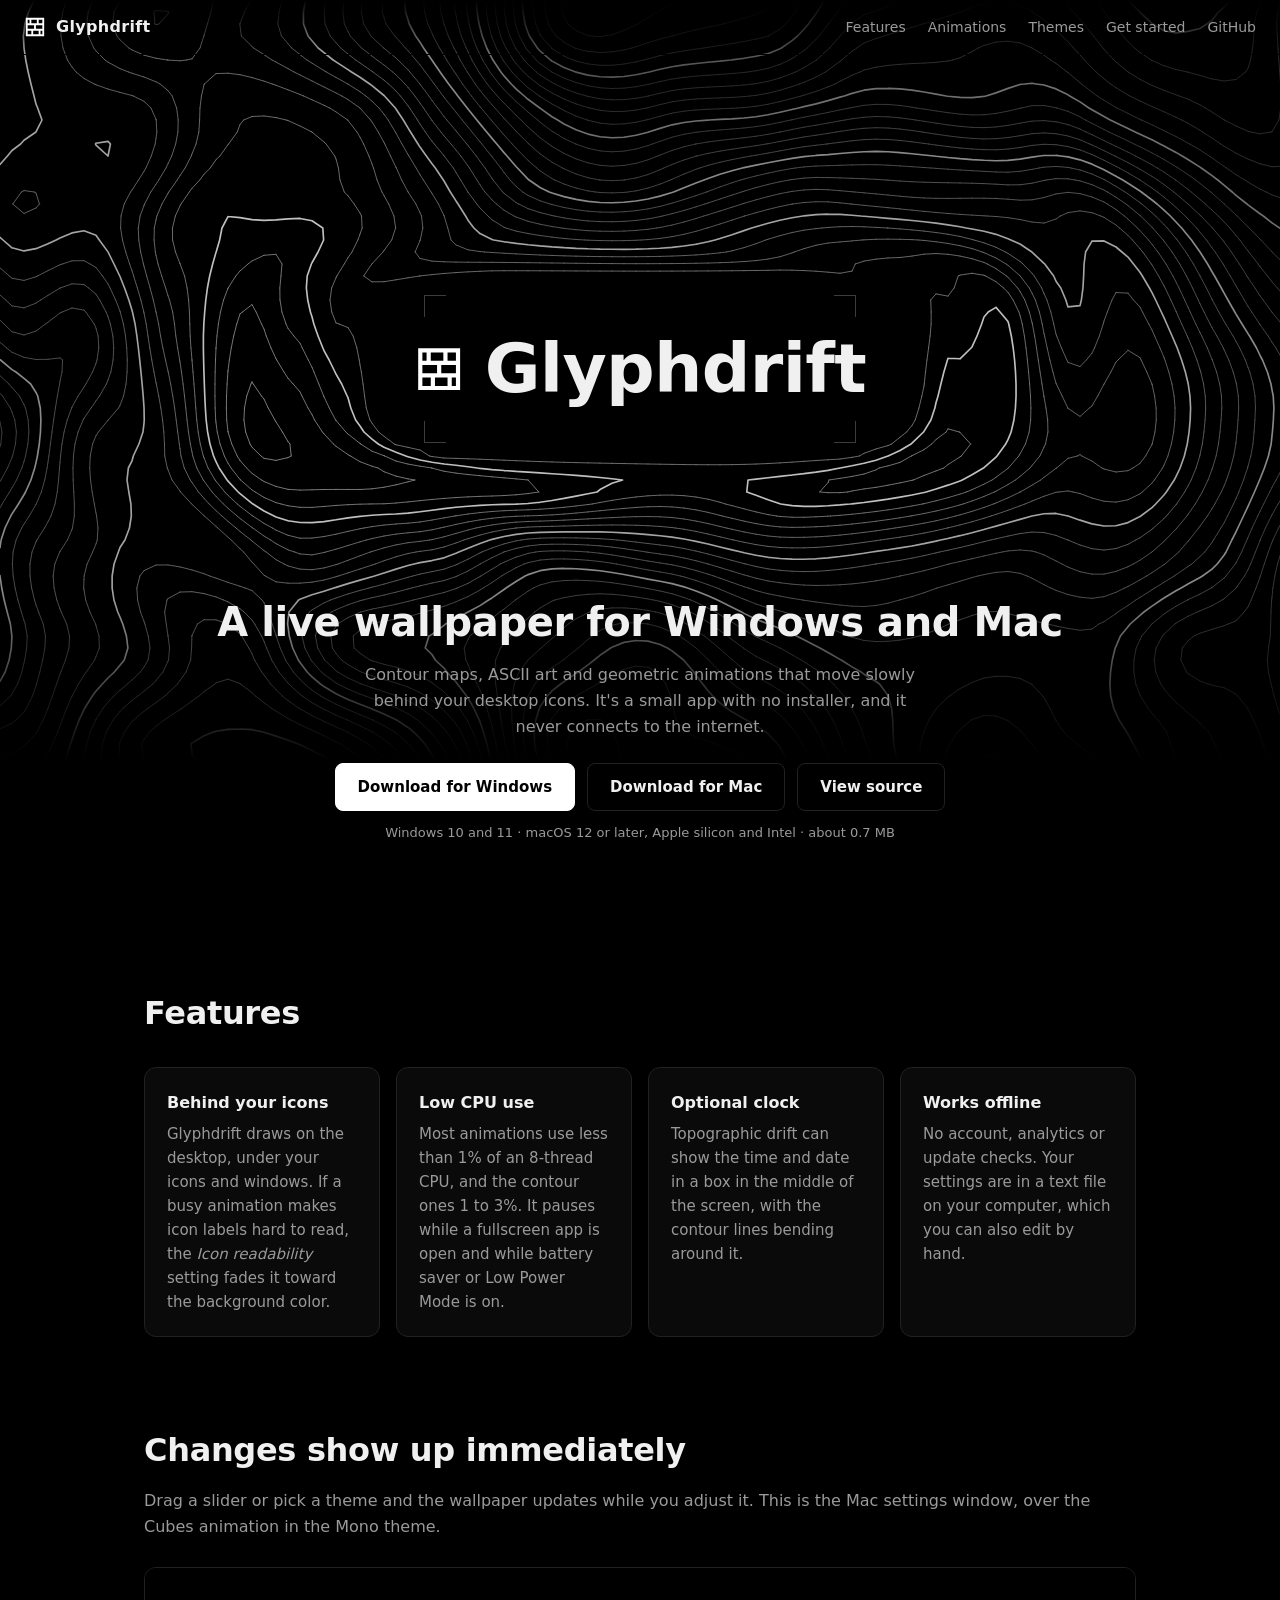
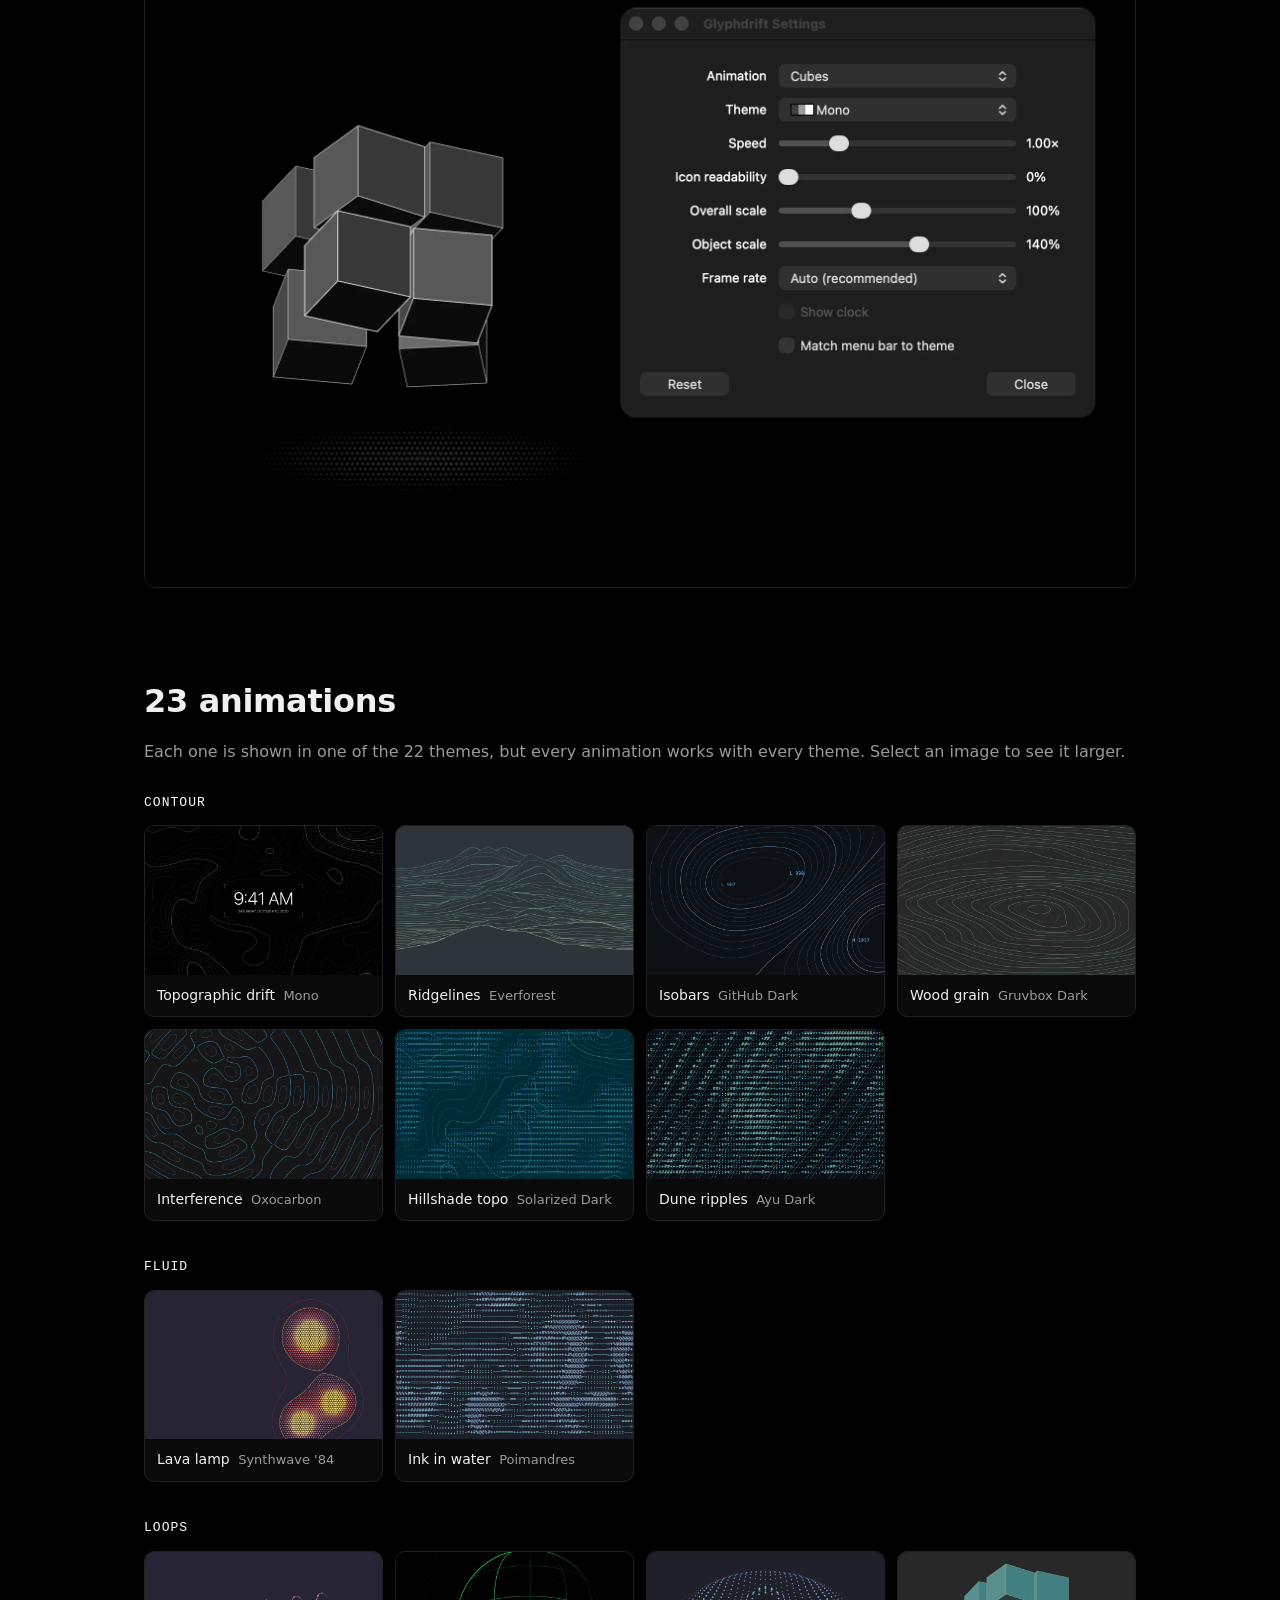
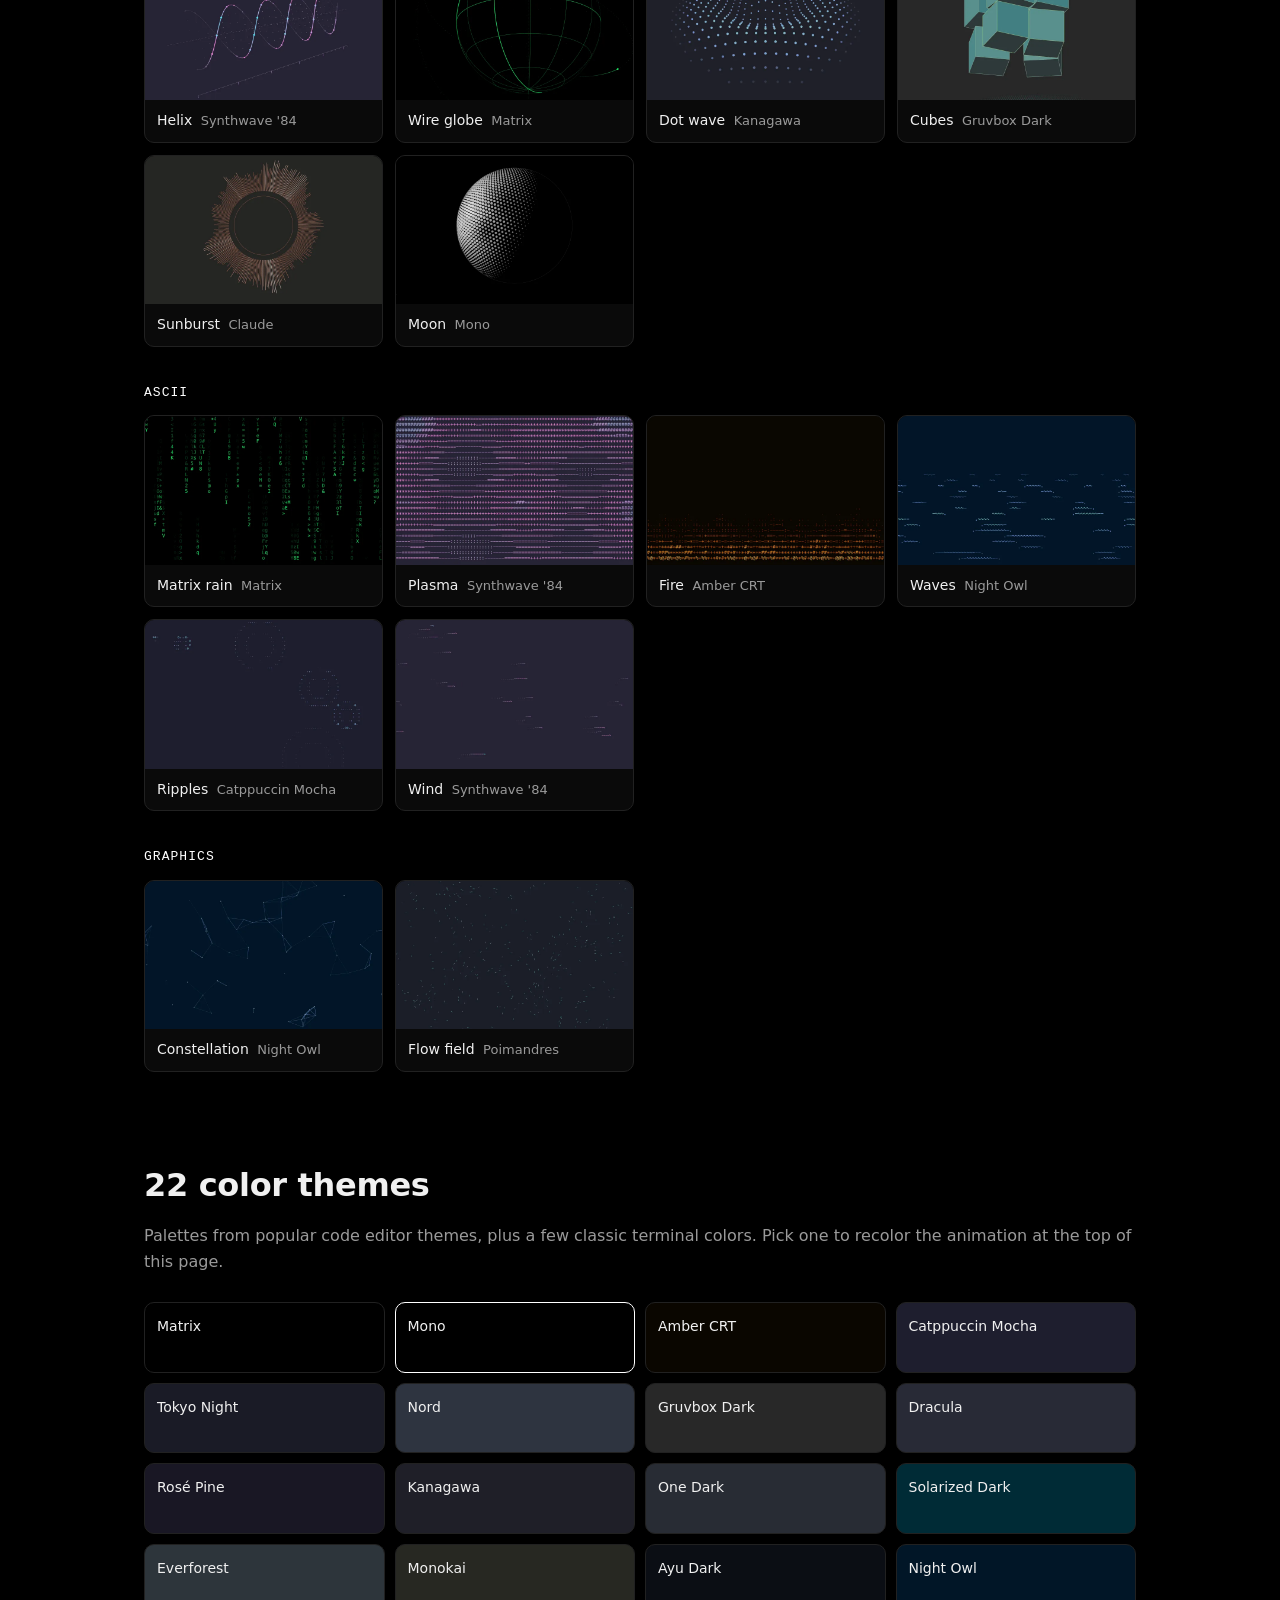
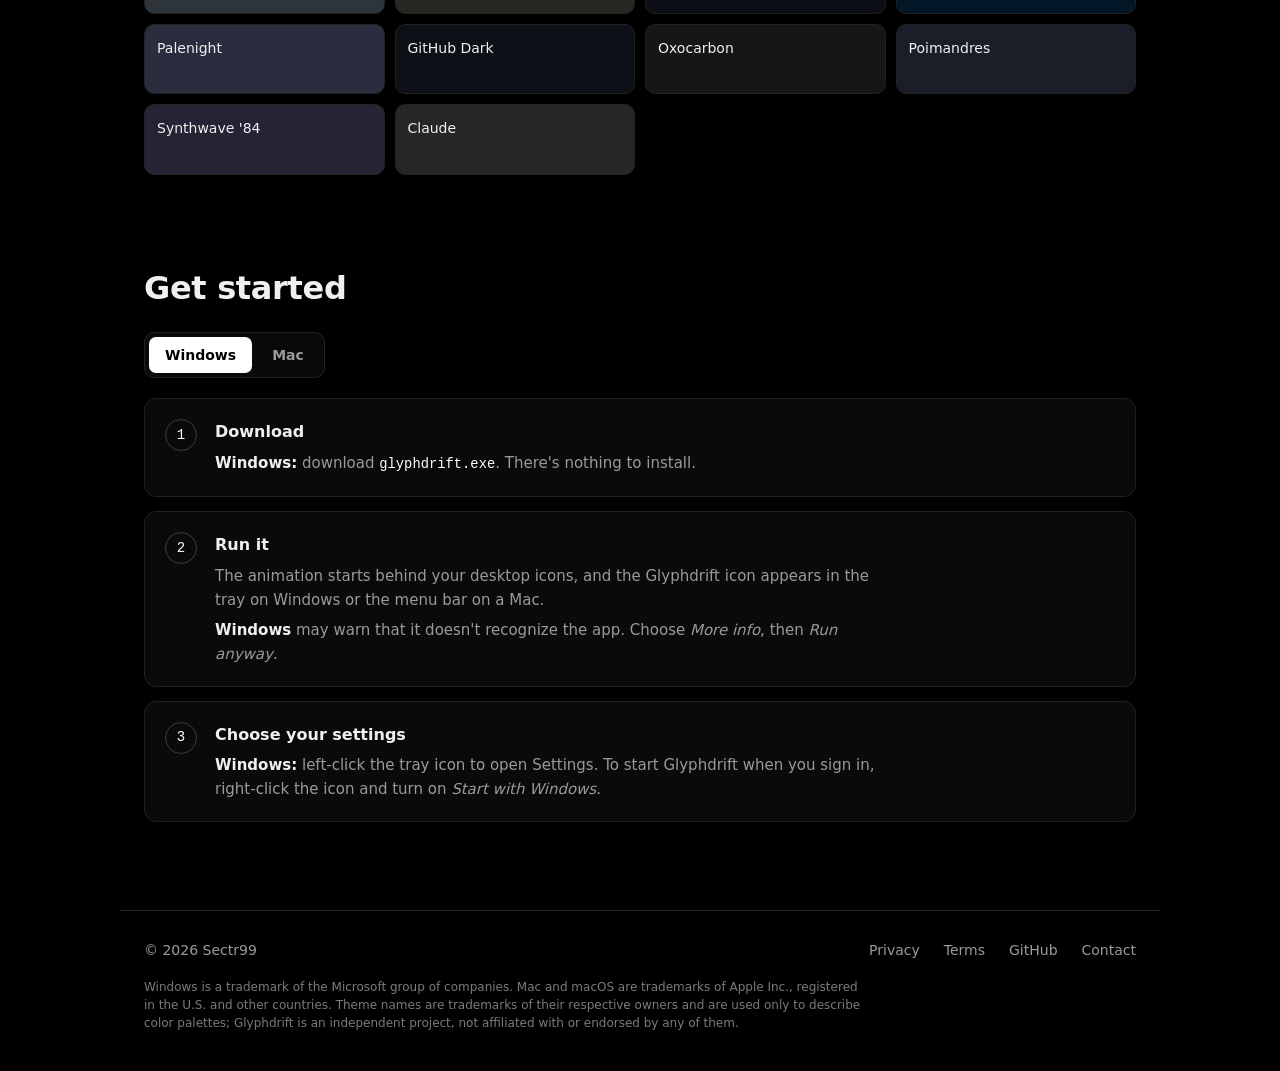
==== site/index.html @ 49b6a9e6 "Site: animation gallery, image viewer, copy and polish - Images from `glyphdrift --screenshots`, as " ====
<!doctype html>
<html lang="en">
<head>
  <meta charset="utf-8">
  <meta name="viewport" content="width=device-width, initial-scale=1">
  <title>Glyphdrift</title>
  <meta name="description" content="A live wallpaper for Windows and macOS: contour maps, ASCII art and geometric animations that move slowly behind your desktop icons.">
  <meta name="theme-color" content="#000000">
  <meta property="og:title" content="Glyphdrift">
  <meta property="og:description" content="A live wallpaper for Windows and macOS. A small app with no installer and no network access.">
  <link rel="icon" href="icon.svg" type="image/svg+xml">
  <link rel="stylesheet" href="style.css">
</head>
<body>
  <header class="nav">
    <a class="brand" href="#top" aria-label="Glyphdrift home">
      <img src="icon.svg" alt="" width="22" height="22">
      <span>Glyphdrift</span>
    </a>
    <nav>
      <a href="#features">Features</a>
      <a href="#animations">Animations</a>
      <a href="#themes">Themes</a>
      <a href="#start">Get started</a>
      <a href="https://github.com/Sectr99/GlyphDrift">GitHub</a>
    </nav>
  </header>

  <main id="top">
    <section class="hero" aria-label="Glyphdrift">
      <canvas id="terrain" aria-hidden="true"></canvas>
      <div class="mark">
        <span class="corner tl"></span><span class="corner tr"></span>
        <span class="corner bl"></span><span class="corner br"></span>
        <svg class="logo" aria-hidden="true" xmlns="http://www.w3.org/2000/svg" fill="currentColor" viewBox="0 0 24 24"><path d="M22 22H2V2h20v20ZM4 20h4v-4H4v4Zm6 0h6v-4h-6v4Zm8 0h2v-4h-2v4Zm-5-6h7v-4h-7v4Zm-9 0h7v-4H4v4Zm0-6h2V4H4v4Zm4 0h6V4H8v4Zm8 0h4V4h-4v4Z"/></svg>
        <p class="wordmark">Glyphdrift</p>
      </div>
      <div class="hero-copy">
        <h1>A live wallpaper for Windows and Mac</h1>
        <p>Contour maps, ASCII art and geometric animations that move slowly behind your
          desktop icons. It's a small app with no installer, and it never connects to the internet.</p>
        <div class="actions" id="downloads">
          <a class="button primary" data-platform="windows" href="https://github.com/Sectr99/GlyphDrift/releases/latest/download/glyphdrift.exe">Download for Windows</a>
          <a class="button" data-platform="mac" href="https://github.com/Sectr99/GlyphDrift/releases/latest/download/Glyphdrift-macos.zip">Download for Mac</a>
          <a class="button" href="https://github.com/Sectr99/GlyphDrift">View source</a>
        </div>
        <p class="fine">Windows 10 and 11 · macOS 12 or later, Apple silicon and Intel · about 0.7 MB</p>
      </div>
    </section>

    <section id="features" class="section">
      <h2>Features</h2>
      <div class="features">
        <article>
          <h3>Behind your icons</h3>
          <p>Glyphdrift draws on the desktop, under your icons and windows. If a busy animation makes icon labels hard to read, the <em>Icon readability</em> setting fades it toward the background color.</p>
        </article>
        <article>
          <h3>Low CPU use</h3>
          <p>Most animations use less than 1% of an 8-thread CPU, and the contour ones 1 to 3%. It pauses while a fullscreen app is open and while battery saver or Low Power Mode is on.</p>
        </article>
        <article>
          <h3>Optional clock</h3>
          <p>Topographic drift can show the time and date in a box in the middle of the screen, with the contour lines bending around it.</p>
        </article>
        <article>
          <h3>Works offline</h3>
          <p>No account, analytics or update checks. Your settings are in a text file on your computer, which you can also edit by hand.</p>
        </article>
      </div>
    </section>

    <section id="in-use" class="section">
      <h2>Changes show up immediately</h2>
      <p class="lede">Drag a slider or pick a theme and the wallpaper updates while you adjust it. This is the Mac settings window, over the Cubes animation in the Mono theme.</p>
      <figure class="shot">
        <a class="zoom" href="img/in-use.webp" data-single
          data-caption="Cubes in the Mono theme, with the settings window">
          <img src="img/in-use.webp" width="2000" height="1250" loading="lazy" decoding="async"
            alt="The Glyphdrift settings window over the Cubes animation: animation and theme menus, sliders for speed, icon readability and scale, and frame rate.">
        </a>
      </figure>
    </section>

    <section id="animations" class="section">
      <h2>23 animations</h2>
      <p class="lede">Each one is shown in one of the 22 themes, but every animation works with every theme. Select an image to see it larger.</p>
      <h3 class="group">Contour</h3>
      <ul class="gallery">
        <li><a class="zoom" href="img/anim-topo-2400.webp" data-srcset="img/anim-topo-1600.webp 1600w, img/anim-topo-2400.webp 2400w"><img src="img/anim-topo.webp" width="800" height="500" loading="lazy" decoding="async" alt="Topographic drift animation in the Mono theme"></a><p>Topographic drift <span>Mono</span></p></li>
        <li><a class="zoom" href="img/anim-ridges-2400.webp" data-srcset="img/anim-ridges-1600.webp 1600w, img/anim-ridges-2400.webp 2400w"><img src="img/anim-ridges.webp" width="800" height="500" loading="lazy" decoding="async" alt="Ridgelines animation in the Everforest theme"></a><p>Ridgelines <span>Everforest</span></p></li>
        <li><a class="zoom" href="img/anim-isobars-2400.webp" data-srcset="img/anim-isobars-1600.webp 1600w, img/anim-isobars-2400.webp 2400w"><img src="img/anim-isobars.webp" width="800" height="500" loading="lazy" decoding="async" alt="Isobars animation in the GitHub Dark theme"></a><p>Isobars <span>GitHub Dark</span></p></li>
        <li><a class="zoom" href="img/anim-wood-2400.webp" data-srcset="img/anim-wood-1600.webp 1600w, img/anim-wood-2400.webp 2400w"><img src="img/anim-wood.webp" width="800" height="500" loading="lazy" decoding="async" alt="Wood grain animation in the Gruvbox Dark theme"></a><p>Wood grain <span>Gruvbox Dark</span></p></li>
        <li><a class="zoom" href="img/anim-interference-2400.webp" data-srcset="img/anim-interference-1600.webp 1600w, img/anim-interference-2400.webp 2400w"><img src="img/anim-interference.webp" width="800" height="500" loading="lazy" decoding="async" alt="Interference animation in the Oxocarbon theme"></a><p>Interference <span>Oxocarbon</span></p></li>
        <li><a class="zoom" href="img/anim-hillshade-2400.webp" data-srcset="img/anim-hillshade-1600.webp 1600w, img/anim-hillshade-2400.webp 2400w"><img src="img/anim-hillshade.webp" width="800" height="500" loading="lazy" decoding="async" alt="Hillshade topo animation in the Solarized Dark theme"></a><p>Hillshade topo <span>Solarized Dark</span></p></li>
        <li><a class="zoom" href="img/anim-dunes-2400.webp" data-srcset="img/anim-dunes-1600.webp 1600w, img/anim-dunes-2400.webp 2400w"><img src="img/anim-dunes.webp" width="800" height="500" loading="lazy" decoding="async" alt="Dune ripples animation in the Ayu Dark theme"></a><p>Dune ripples <span>Ayu Dark</span></p></li>
      </ul>
      <h3 class="group">Fluid</h3>
      <ul class="gallery">
        <li><a class="zoom" href="img/anim-lava-2400.webp" data-srcset="img/anim-lava-1600.webp 1600w, img/anim-lava-2400.webp 2400w"><img src="img/anim-lava.webp" width="800" height="500" loading="lazy" decoding="async" alt="Lava lamp animation in the Synthwave &#x27;84 theme"></a><p>Lava lamp <span>Synthwave &#x27;84</span></p></li>
        <li><a class="zoom" href="img/anim-ink-2400.webp" data-srcset="img/anim-ink-1600.webp 1600w, img/anim-ink-2400.webp 2400w"><img src="img/anim-ink.webp" width="800" height="500" loading="lazy" decoding="async" alt="Ink in water animation in the Poimandres theme"></a><p>Ink in water <span>Poimandres</span></p></li>
      </ul>
      <h3 class="group">Loops</h3>
      <ul class="gallery">
        <li><a class="zoom" href="img/anim-helix-2400.webp" data-srcset="img/anim-helix-1600.webp 1600w, img/anim-helix-2400.webp 2400w"><img src="img/anim-helix.webp" width="800" height="500" loading="lazy" decoding="async" alt="Helix animation in the Synthwave &#x27;84 theme"></a><p>Helix <span>Synthwave &#x27;84</span></p></li>
        <li><a class="zoom" href="img/anim-globe-2400.webp" data-srcset="img/anim-globe-1600.webp 1600w, img/anim-globe-2400.webp 2400w"><img src="img/anim-globe.webp" width="800" height="500" loading="lazy" decoding="async" alt="Wire globe animation in the Matrix theme"></a><p>Wire globe <span>Matrix</span></p></li>
        <li><a class="zoom" href="img/anim-dotwave-2400.webp" data-srcset="img/anim-dotwave-1600.webp 1600w, img/anim-dotwave-2400.webp 2400w"><img src="img/anim-dotwave.webp" width="800" height="500" loading="lazy" decoding="async" alt="Dot wave animation in the Kanagawa theme"></a><p>Dot wave <span>Kanagawa</span></p></li>
        <li><a class="zoom" href="img/anim-cubes-2400.webp" data-srcset="img/anim-cubes-1600.webp 1600w, img/anim-cubes-2400.webp 2400w"><img src="img/anim-cubes.webp" width="800" height="500" loading="lazy" decoding="async" alt="Cubes animation in the Gruvbox Dark theme"></a><p>Cubes <span>Gruvbox Dark</span></p></li>
        <li><a class="zoom" href="img/anim-sunburst-2400.webp" data-srcset="img/anim-sunburst-1600.webp 1600w, img/anim-sunburst-2400.webp 2400w"><img src="img/anim-sunburst.webp" width="800" height="500" loading="lazy" decoding="async" alt="Sunburst animation in the Claude theme"></a><p>Sunburst <span>Claude</span></p></li>
        <li><a class="zoom" href="img/anim-moon-2400.webp" data-srcset="img/anim-moon-1600.webp 1600w, img/anim-moon-2400.webp 2400w"><img src="img/anim-moon.webp" width="800" height="500" loading="lazy" decoding="async" alt="Moon animation in the Mono theme"></a><p>Moon <span>Mono</span></p></li>
      </ul>
      <h3 class="group">ASCII</h3>
      <ul class="gallery">
        <li><a class="zoom" href="img/anim-matrix-2400.webp" data-srcset="img/anim-matrix-1600.webp 1600w, img/anim-matrix-2400.webp 2400w"><img src="img/anim-matrix.webp" width="800" height="500" loading="lazy" decoding="async" alt="Matrix rain animation in the Matrix theme"></a><p>Matrix rain <span>Matrix</span></p></li>
        <li><a class="zoom" href="img/anim-plasma-2400.webp" data-srcset="img/anim-plasma-1600.webp 1600w, img/anim-plasma-2400.webp 2400w"><img src="img/anim-plasma.webp" width="800" height="500" loading="lazy" decoding="async" alt="Plasma animation in the Synthwave &#x27;84 theme"></a><p>Plasma <span>Synthwave &#x27;84</span></p></li>
        <li><a class="zoom" href="img/anim-fire-2400.webp" data-srcset="img/anim-fire-1600.webp 1600w, img/anim-fire-2400.webp 2400w"><img src="img/anim-fire.webp" width="800" height="500" loading="lazy" decoding="async" alt="Fire animation in the Amber CRT theme"></a><p>Fire <span>Amber CRT</span></p></li>
        <li><a class="zoom" href="img/anim-waves-2400.webp" data-srcset="img/anim-waves-1600.webp 1600w, img/anim-waves-2400.webp 2400w"><img src="img/anim-waves.webp" width="800" height="500" loading="lazy" decoding="async" alt="Waves animation in the Night Owl theme"></a><p>Waves <span>Night Owl</span></p></li>
        <li><a class="zoom" href="img/anim-ripples-2400.webp" data-srcset="img/anim-ripples-1600.webp 1600w, img/anim-ripples-2400.webp 2400w"><img src="img/anim-ripples.webp" width="800" height="500" loading="lazy" decoding="async" alt="Ripples animation in the Catppuccin Mocha theme"></a><p>Ripples <span>Catppuccin Mocha</span></p></li>
        <li><a class="zoom" href="img/anim-wind-2400.webp" data-srcset="img/anim-wind-1600.webp 1600w, img/anim-wind-2400.webp 2400w"><img src="img/anim-wind.webp" width="800" height="500" loading="lazy" decoding="async" alt="Wind animation in the Synthwave &#x27;84 theme"></a><p>Wind <span>Synthwave &#x27;84</span></p></li>
      </ul>
      <h3 class="group">Graphics</h3>
      <ul class="gallery">
        <li><a class="zoom" href="img/anim-constellation-2400.webp" data-srcset="img/anim-constellation-1600.webp 1600w, img/anim-constellation-2400.webp 2400w"><img src="img/anim-constellation.webp" width="800" height="500" loading="lazy" decoding="async" alt="Constellation animation in the Night Owl theme"></a><p>Constellation <span>Night Owl</span></p></li>
        <li><a class="zoom" href="img/anim-flow-2400.webp" data-srcset="img/anim-flow-1600.webp 1600w, img/anim-flow-2400.webp 2400w"><img src="img/anim-flow.webp" width="800" height="500" loading="lazy" decoding="async" alt="Flow field animation in the Poimandres theme"></a><p>Flow field <span>Poimandres</span></p></li>
      </ul>
    </section>

    <section id="themes" class="section">
      <h2>22 color themes</h2>
      <p class="lede">Palettes from popular code editor themes, plus a few classic terminal colors. Pick one to recolor the animation at the top of this page.</p>
      <div id="swatches" class="swatches"></div>
    </section>

    <section id="start" class="section">
      <h2>Get started</h2>
      <!-- Shown by main.js; without it, both platforms' steps show. -->
      <div class="platforms" role="group" aria-label="Show steps for" hidden>
        <button type="button" data-show="windows" aria-pressed="true">Windows</button>
        <button type="button" data-show="mac" aria-pressed="false">Mac</button>
      </div>
      <ol class="steps">
        <li><span>1</span><div><h3>Download</h3>
          <p data-platform="windows"><strong>Windows:</strong> download <code>glyphdrift.exe</code>. There's nothing to install.</p>
          <p data-platform="mac"><strong>Mac:</strong> download <code>Glyphdrift-macos.zip</code>, open it, and move <em>Glyphdrift</em> to your Applications folder.</p></div></li>
        <li><span>2</span><div><h3>Run it</h3>
          <p>The animation starts behind your desktop icons, and the Glyphdrift icon appears in the tray on Windows or the menu bar on a Mac.</p>
          <p data-platform="windows"><strong>Windows</strong> may warn that it doesn't recognize the app. Choose <em>More info</em>, then <em>Run anyway</em>.</p>
          <p data-platform="mac"><strong>macOS</strong> blocks the first launch because the app isn't notarized yet. Open <em>System Settings</em> › <em>Privacy &amp; Security</em>, scroll down and click <em>Open Anyway</em>.</p></div></li>
        <li><span>3</span><div><h3>Choose your settings</h3>
          <p data-platform="windows"><strong>Windows:</strong> left-click the tray icon to open Settings. To start Glyphdrift when you sign in, right-click the icon and turn on <em>Start with Windows</em>.</p>
          <p data-platform="mac"><strong>Mac:</strong> click the menu bar icon for Settings and quick options. Turn on <em>Open at Login</em> to start Glyphdrift when you log in.</p></div></li>
      </ol>
    </section>
    <!-- Larger image viewer, opened from the screenshots (main.js). -->
    <dialog id="viewer" class="viewer" aria-labelledby="viewer-caption" tabindex="-1">
      <figure>
        <div class="viewer-frame"><img alt="" decoding="async"></div>
        <figcaption id="viewer-caption"></figcaption>
      </figure>
      <button class="viewer-button viewer-close" type="button" aria-label="Close">
        <svg viewBox="0 0 24 24" aria-hidden="true"><path d="M6 6l12 12M18 6L6 18"/></svg>
      </button>
      <button class="viewer-button viewer-prev" type="button" aria-label="Previous animation">
        <svg viewBox="0 0 24 24" aria-hidden="true"><path d="M15 5l-7 7 7 7"/></svg>
      </button>
      <button class="viewer-button viewer-next" type="button" aria-label="Next animation">
        <svg viewBox="0 0 24 24" aria-hidden="true"><path d="M9 5l7 7-7 7"/></svg>
      </button>
    </dialog>
  </main>

  <footer class="footer">
    <div class="footer-links">
      <span>© 2026 Sectr99</span>
      <a href="privacy.html">Privacy</a>
      <a href="terms.html">Terms</a>
      <a href="https://github.com/Sectr99/GlyphDrift">GitHub</a>
      <a href="https://github.com/Sectr99/GlyphDrift/issues">Contact</a>
    </div>
    <p class="trademarks">Windows is a trademark of the Microsoft group of companies. Mac and macOS are trademarks of Apple Inc., registered in the U.S. and other countries. Theme names are
      trademarks of their respective owners and are used only to describe color palettes; Glyphdrift
      is an independent project, not affiliated with or endorsed by any of them.</p>
  </footer>

  <script src="main.js"></script>
</body>
</html>
---- site/style.css ----
:root {
  --bg: #000000;
  --surface: #0d0d0d;
  --line: #222222;
  --text: #f0f0f0;
  --muted: #9a9a9a;
  /* Set from the selected theme by main.js. */
  --accent: #ffffff;
  --accent-dim: #3c3c3c;
  --sans: "Segoe UI Variable Display", "Segoe UI", system-ui, -apple-system, sans-serif;
  --mono: "Cascadia Code", Consolas, ui-monospace, monospace;
}

* { box-sizing: border-box; }

html { scroll-behavior: smooth; }
@media (prefers-reduced-motion: reduce) { html { scroll-behavior: auto; } }

body {
  margin: 0;
  background: var(--bg);
  color: var(--text);
  font: 16px/1.6 var(--sans);
  -webkit-font-smoothing: antialiased;
  transition: background-color 0.4s;
}

a { color: inherit; }
code { font-family: var(--mono); font-size: 0.92em; color: var(--accent); white-space: nowrap; }

/* Navigation: stays at the top; clear over the hero, tinted once the page scrolls */
.nav {
  position: fixed;
  inset: 0 0 auto 0;
  z-index: 10;
  display: flex;
  align-items: center;
  justify-content: space-between;
  gap: 16px;
  padding: 14px 24px;
  border-bottom: 1px solid transparent;
  background: linear-gradient(var(--bg), transparent);
  transition: background-color 0.25s, border-color 0.25s;
}
.nav.scrolled {
  background: color-mix(in srgb, var(--bg) 82%, transparent);
  border-bottom-color: var(--line);
  -webkit-backdrop-filter: blur(12px);
  backdrop-filter: blur(12px);
}
[id] { scroll-margin-top: 72px; }
.brand { display: flex; align-items: center; gap: 10px; text-decoration: none; font-weight: 600; letter-spacing: 0.02em; }
.brand img { filter: invert(1); }
.nav nav { display: flex; gap: 22px; font-size: 14px; }
.nav nav a { text-decoration: none; color: var(--muted); transition: color 0.2s; }
.nav nav a:hover { color: var(--text); }

/* Hero */
.hero {
  position: relative;
  min-height: 100svh;
  display: grid;
  place-items: center;
  overflow: hidden;
}
#terrain { position: absolute; inset: 0; width: 100%; height: 100%; }

.mark {
  position: relative;
  /* Matches the box the terrain warps around (see main.js). */
  width: min(540px, calc(100vw - 32px));
  height: min(190px, calc((100vw - 32px) * 0.36));
  display: grid;
  place-content: center;
  text-align: center;
  margin-bottom: 18vh;
}
.corner { position: absolute; width: 22px; height: 22px; border-color: var(--accent-dim); border-style: solid; border-width: 0; }
.tl { left: 10%; top: 11%; border-left-width: 1.5px; border-top-width: 1.5px; }
.tr { right: 10%; top: 11%; border-right-width: 1.5px; border-top-width: 1.5px; }
.bl { left: 10%; bottom: 11%; border-left-width: 1.5px; border-bottom-width: 1.5px; }
.br { right: 10%; bottom: 11%; border-right-width: 1.5px; border-bottom-width: 1.5px; }
.mark { grid-auto-flow: column; align-items: center; gap: 0.3em; font-size: clamp(34px, 8vw, 68px); }
/* Sized in em so the logo stays as tall as the wordmark's capitals at every width. */
.logo { width: 0.74em; height: auto; color: var(--accent); }
.wordmark { margin: 0; font-weight: 600; font-size: 1em; line-height: 1; letter-spacing: -0.01em; }

.hero-copy {
  position: absolute;
  inset: auto 0 0 0;
  padding: 0 24px 56px;
  text-align: center;
  background: linear-gradient(transparent, var(--bg) 55%);
}
.hero-copy h1 { margin: 0 0 8px; font-size: clamp(26px, 4vw, 40px); font-weight: 600; letter-spacing: -0.01em; }
.hero-copy p { margin: 0 auto; max-width: 560px; color: var(--muted); }
.actions { display: flex; flex-wrap: wrap; justify-content: center; gap: 12px; margin: 24px 0 12px; }
.button {
  display: inline-block;
  padding: 11px 22px;
  border: 1px solid var(--line);
  border-radius: 8px;
  text-decoration: none;
  font-weight: 600;
  font-size: 15px;
  transition: border-color 0.2s, background-color 0.2s, color 0.2s;
}
.button:hover { border-color: var(--muted); }
.button.primary { background: var(--accent); border-color: var(--accent); color: var(--bg); }
.button.primary:hover { filter: brightness(1.1); }
.button:focus-visible, .swatch:focus-visible, .nav a:focus-visible { outline: 2px solid var(--accent); outline-offset: 3px; }
.fine { font-size: 13px; }

/* Sections */
.section { max-width: 1040px; margin: 0 auto; padding: 88px 24px 0; }
.section h2 { margin: 0 0 28px; font-size: clamp(24px, 3vw, 32px); font-weight: 600; letter-spacing: -0.01em; }
.lede { margin: -16px 0 28px; color: var(--muted); }
h3 { margin: 0 0 6px; font-size: 16px; font-weight: 600; }

.features { display: grid; grid-template-columns: repeat(auto-fit, minmax(220px, 1fr)); gap: 16px; }
.features article { padding: 22px; border: 1px solid var(--line); border-radius: 12px; background: var(--surface); }
.features p, .steps p { margin: 0; color: var(--muted); font-size: 15px; }
.steps p { max-width: 70ch; }
.steps p + p { margin-top: 6px; }
.steps strong { color: var(--text); font-weight: 600; }

/* Screenshots: drawn by the app itself (glyphdrift --screenshots) */
.shot { margin: 0; border: 1px solid var(--line); border-radius: 12px; overflow: hidden; background: #000; }
.shot img { display: block; width: 100%; height: auto; }
.group { margin: 36px 0 12px; font-family: var(--mono); font-weight: 400; font-size: 13px; letter-spacing: 0.08em; text-transform: uppercase; color: var(--accent); }
.group:first-of-type { margin-top: 0; }
.gallery { list-style: none; margin: 0; padding: 0; display: grid; grid-template-columns: repeat(auto-fill, minmax(230px, 1fr)); gap: 12px; }
.gallery li { border: 1px solid var(--line); border-radius: 10px; overflow: hidden; background: var(--surface); transition: border-color 0.2s, transform 0.2s; }
.gallery img { display: block; width: 100%; height: auto; aspect-ratio: 16 / 10; background: #000; }
.gallery p { margin: 0; padding: 9px 12px 10px; font-size: 14px; }
.gallery span { color: var(--muted); font-size: 13px; margin-left: 4px; }
.zoom { display: block; cursor: zoom-in; }
.zoom:focus-visible { outline: 2px solid var(--accent); outline-offset: -2px; }
.gallery li:has(.zoom:hover) { border-color: var(--muted); transform: translateY(-2px); }
.gallery li:has(.zoom:focus-visible) { border-color: var(--accent); }

/* Viewer: a modal dialog that fits the image to the screen */
html:has(.viewer[open]) { overflow: hidden; }
.viewer {
  width: 100vw;
  height: 100dvh;
  max-width: none;
  max-height: none;
  margin: 0;
  padding: 0;
  border: 0;
  background: transparent;
  color: var(--text);
}
.viewer::backdrop { background: rgba(0, 0, 0, 0.95); }
.viewer:focus { outline: none; }
.viewer[open] { display: flex; align-items: center; justify-content: center; }
.viewer figure { margin: 0; display: flex; flex-direction: column; align-items: center; gap: 12px; padding: 56px 72px 24px; max-width: 100%; max-height: 100%; }
/* 16:10, as large as fits beside the buttons and above the caption */
.viewer-frame {
  width: min(100vw - 144px, (100dvh - 128px) * 1.6);
  aspect-ratio: 16 / 10;
  border: 1px solid var(--line);
  border-radius: 10px;
  overflow: hidden;
  background: #000 center / cover no-repeat; /* the card image, until the large one loads */
}
.viewer-frame img { display: block; width: 100%; height: 100%; object-fit: contain; opacity: 0; transition: opacity 0.2s; }
.viewer-frame img.loaded { opacity: 1; }
.viewer figcaption { font-size: 15px; text-align: center; }
.viewer figcaption span { color: var(--muted); margin-left: 6px; }
.viewer-button {
  position: fixed;
  display: grid;
  place-items: center;
  width: 44px;
  height: 44px;
  padding: 0;
  border: 1px solid var(--line);
  border-radius: 50%;
  background: rgba(13, 13, 13, 0.8);
  color: var(--text);
  cursor: pointer;
  transition: border-color 0.2s;
}
.viewer-button:hover { border-color: var(--muted); }
.viewer-button:focus-visible { outline: 2px solid var(--accent); outline-offset: 2px; }
.viewer-button svg { width: 20px; height: 20px; fill: none; stroke: currentColor; stroke-width: 2; stroke-linecap: round; stroke-linejoin: round; }
.viewer-button[hidden] { display: none; }
.viewer-close { top: 12px; right: 12px; }
.viewer-prev { left: 14px; top: 50%; transform: translateY(-50%); }
.viewer-next { right: 14px; top: 50%; transform: translateY(-50%); }
@media (prefers-reduced-motion: reduce) {
  .viewer-frame img, .gallery li, .swatch, .nav { transition: none; }
  .gallery li:has(.zoom:hover), .swatch:hover { transform: none; }
}

.swatches { display: grid; grid-template-columns: repeat(auto-fill, minmax(200px, 1fr)); gap: 10px; }
.swatch {
  display: flex;
  flex-direction: column;
  gap: 8px;
  padding: 12px;
  border: 1px solid var(--line);
  border-radius: 10px;
  color: #f0f0f0;
  font: inherit;
  font-size: 14px;
  text-align: left;
  cursor: pointer;
  transition: border-color 0.2s, transform 0.2s;
}
.swatch:hover { transform: translateY(-1px); border-color: var(--muted); }
.swatch[aria-pressed="true"] { border-color: var(--accent); }
.swatch .bar { height: 14px; border-radius: 4px; }

.platforms {
  display: inline-flex;
  gap: 4px;
  margin: -12px 0 20px;
  padding: 4px;
  border: 1px solid var(--line);
  border-radius: 10px;
  background: var(--surface);
}
.platforms[hidden] { display: none; }
.platforms button {
  padding: 7px 16px;
  border: 0;
  border-radius: 7px;
  background: transparent;
  color: var(--muted);
  font: inherit;
  font-size: 14px;
  font-weight: 600;
  cursor: pointer;
  transition: background-color 0.2s, color 0.2s;
}
.platforms button:hover { color: var(--text); }
.platforms button[aria-pressed="true"] { background: var(--accent); color: var(--bg); }
.platforms button:focus-visible { outline: 2px solid var(--accent); outline-offset: 2px; }
.steps [data-platform][hidden] { display: none; }
.steps { list-style: none; margin: 0; padding: 0; display: grid; gap: 14px; }
.steps li { display: flex; gap: 18px; padding: 20px; border: 1px solid var(--line); border-radius: 12px; background: var(--surface); }
.steps li > span {
  flex: none;
  width: 32px; height: 32px;
  display: grid; place-items: center;
  border: 1px solid var(--accent-dim);
  border-radius: 50%;
  font-family: var(--mono);
  font-size: 14px;
  color: var(--accent);
}

.footer {
  max-width: 1040px;
  margin: 88px auto 0;
  padding: 28px 24px 40px;
  border-top: 1px solid var(--line);
  color: var(--muted);
  font-size: 14px;
}
.footer-links { display: flex; flex-wrap: wrap; gap: 12px 24px; }
.footer-links span { margin-right: auto; }
.footer a { text-decoration: none; }
.footer a:hover { color: var(--text); }
.trademarks { margin: 16px 0 0; max-width: 720px; font-size: 12px; line-height: 1.5; opacity: 0.8; }

/* Legal pages */
.legal { max-width: 720px; margin: 0 auto; padding: 112px 24px 0; }
.legal h1 { margin: 0 0 4px; font-size: clamp(28px, 4vw, 36px); font-weight: 600; letter-spacing: -0.01em; }
.legal .updated { margin: 0 0 36px; color: var(--muted); font-size: 14px; }
.legal h2 { margin: 36px 0 10px; font-size: 19px; font-weight: 600; }
.legal p, .legal li { color: #cfcfcf; }
.legal ul { padding-left: 22px; }
.legal li + li { margin-top: 6px; }
.legal a { color: var(--accent); }

@media (max-width: 640px) {
  .nav { padding: 12px 16px; }
  .actions { flex-direction: column; align-items: stretch; max-width: 320px; margin-left: auto; margin-right: auto; }
  .actions .button { text-align: center; }
  .nav nav { gap: 14px; }
  .nav nav a:not(:last-child) { display: none; }
  .section { padding: 64px 16px 0; }
  .hero-copy { padding: 0 16px 40px; }
  .mark { margin-bottom: 30vh; }
  .gallery { grid-template-columns: repeat(2, 1fr); gap: 8px; }
  .gallery p { padding: 7px 9px 8px; font-size: 13px; }
  .gallery span { display: block; margin: 0; font-size: 12px; }
  /* Phones: the image spans the width; buttons sit below it, clear of the image. */
  .viewer figure { padding: 64px 12px 96px; }
  .viewer-frame { width: min(100vw - 24px, (100dvh - 200px) * 1.6); }
  .viewer-prev, .viewer-next { top: auto; bottom: 24px; transform: none; }
  .viewer-prev { left: calc(50% - 56px); }
  .viewer-next { right: calc(50% - 56px); }
  .footer { padding: 24px 16px 32px; }
  .legal { padding: 88px 16px 0; }
}
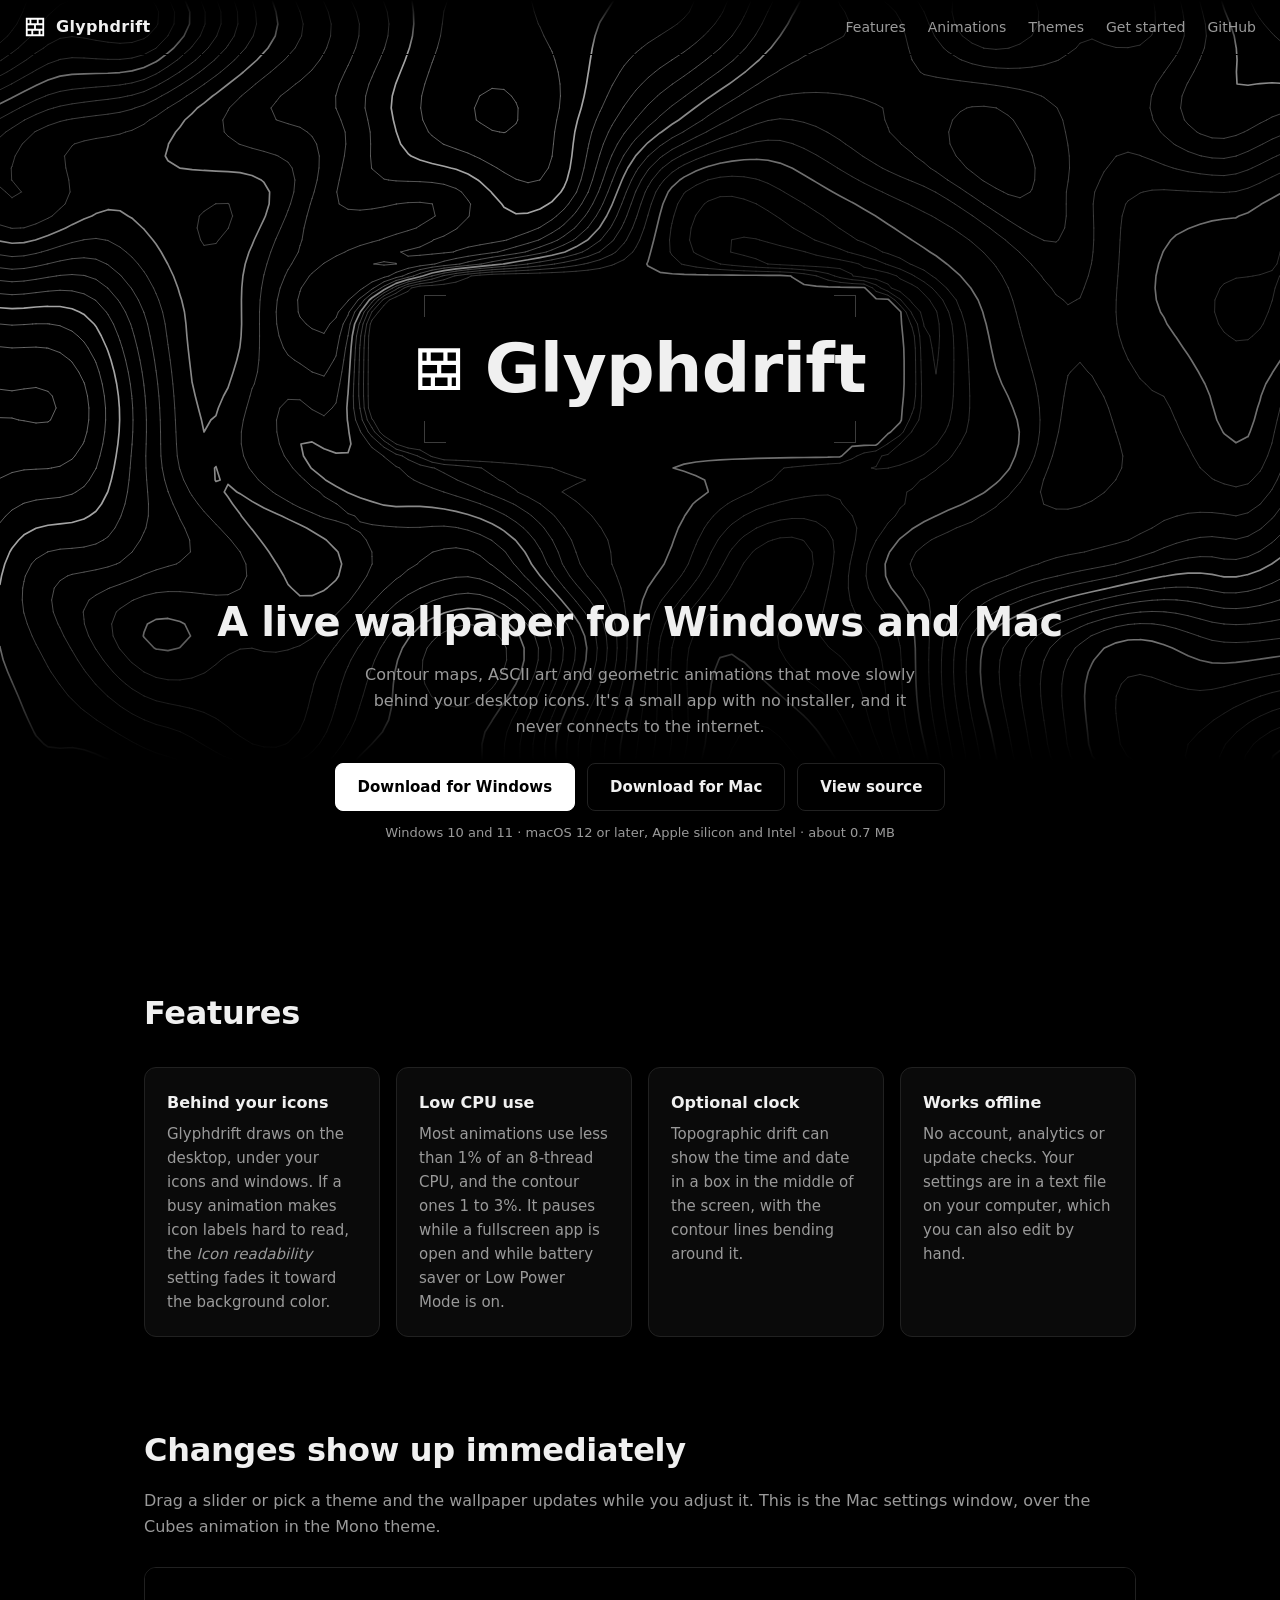
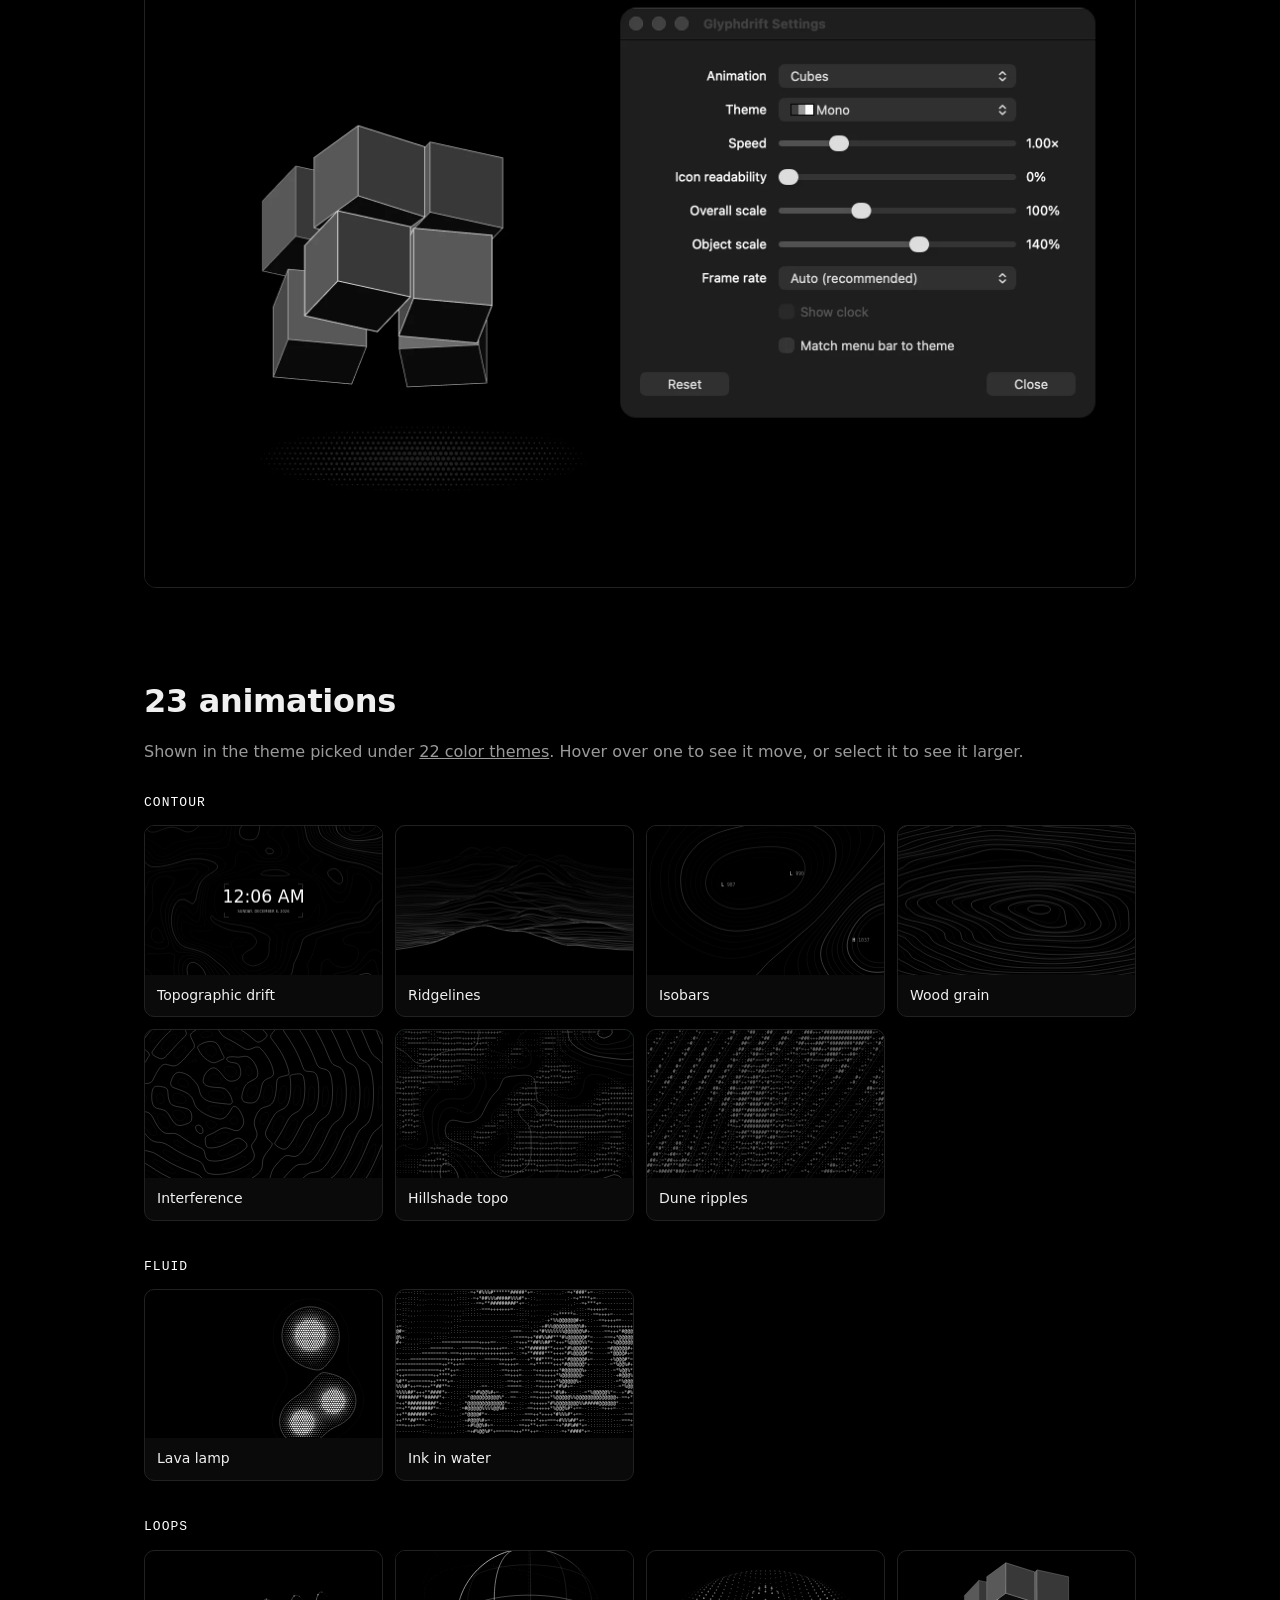
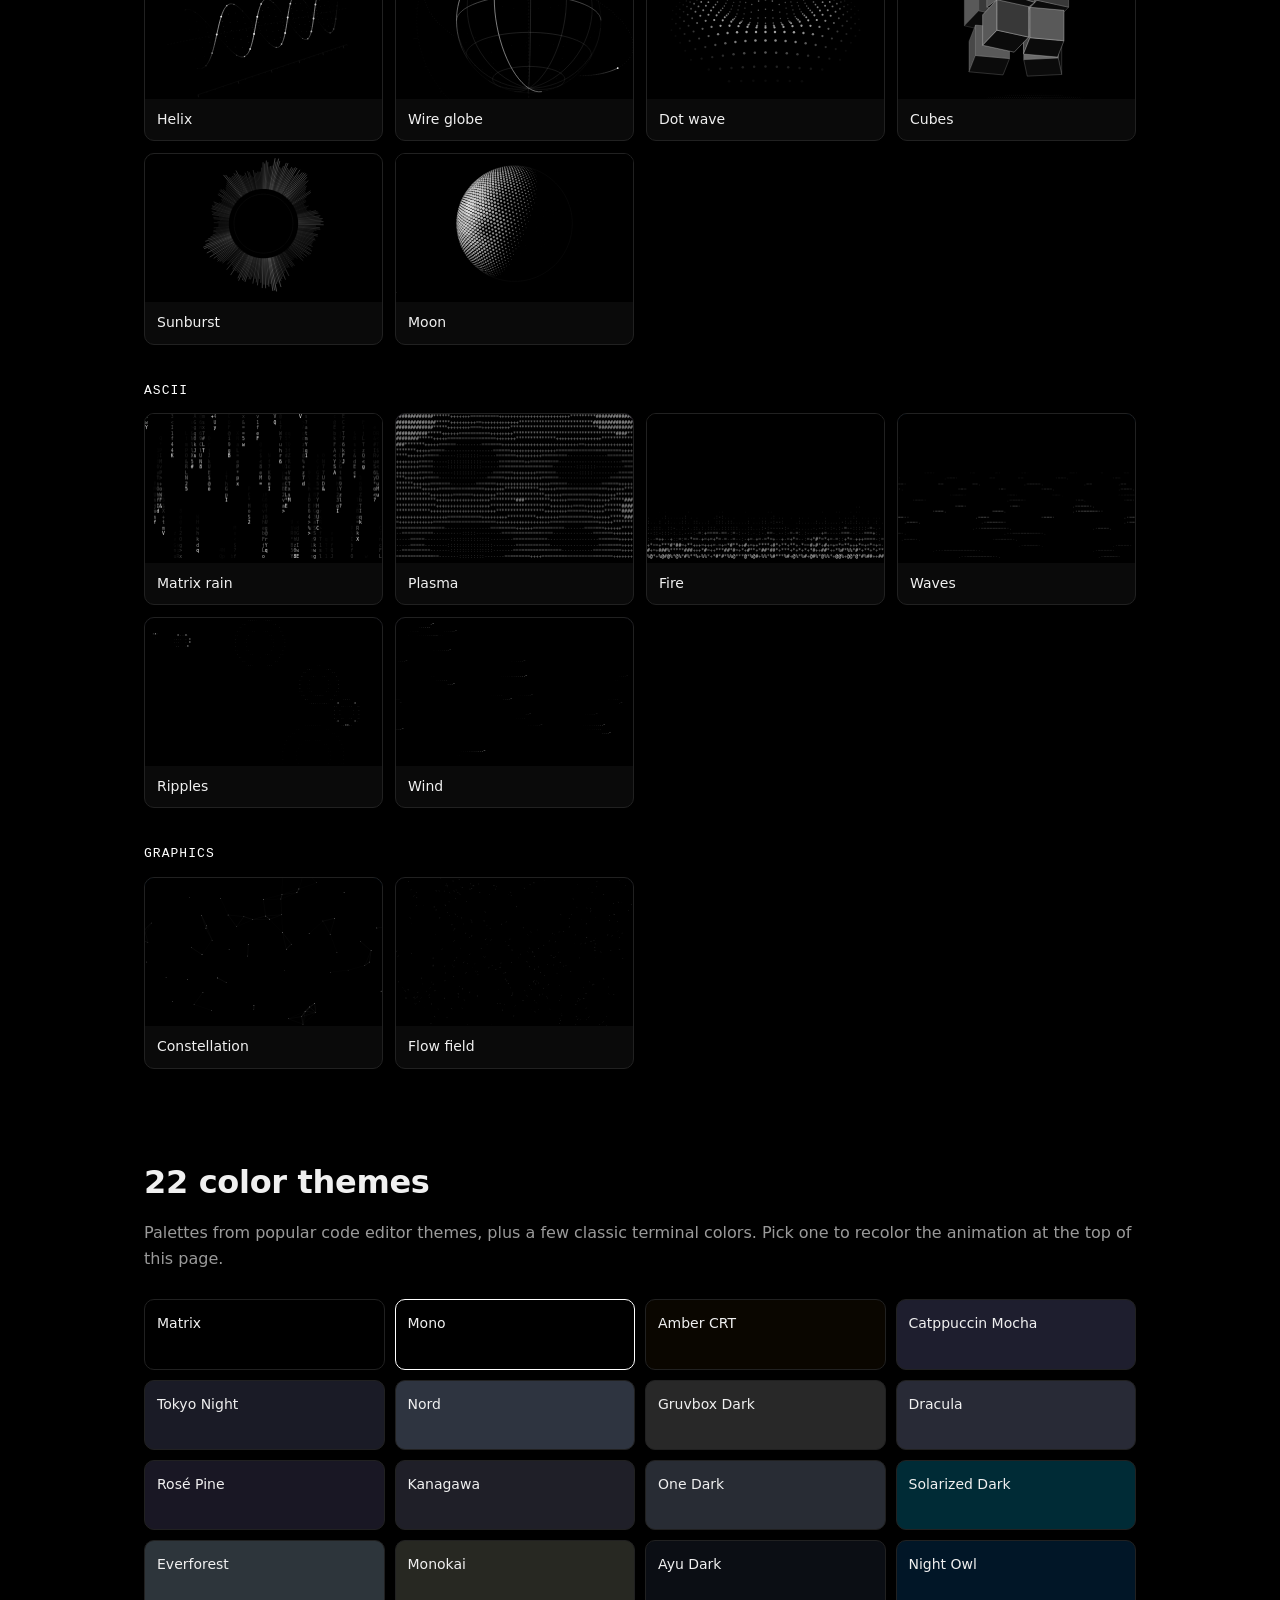
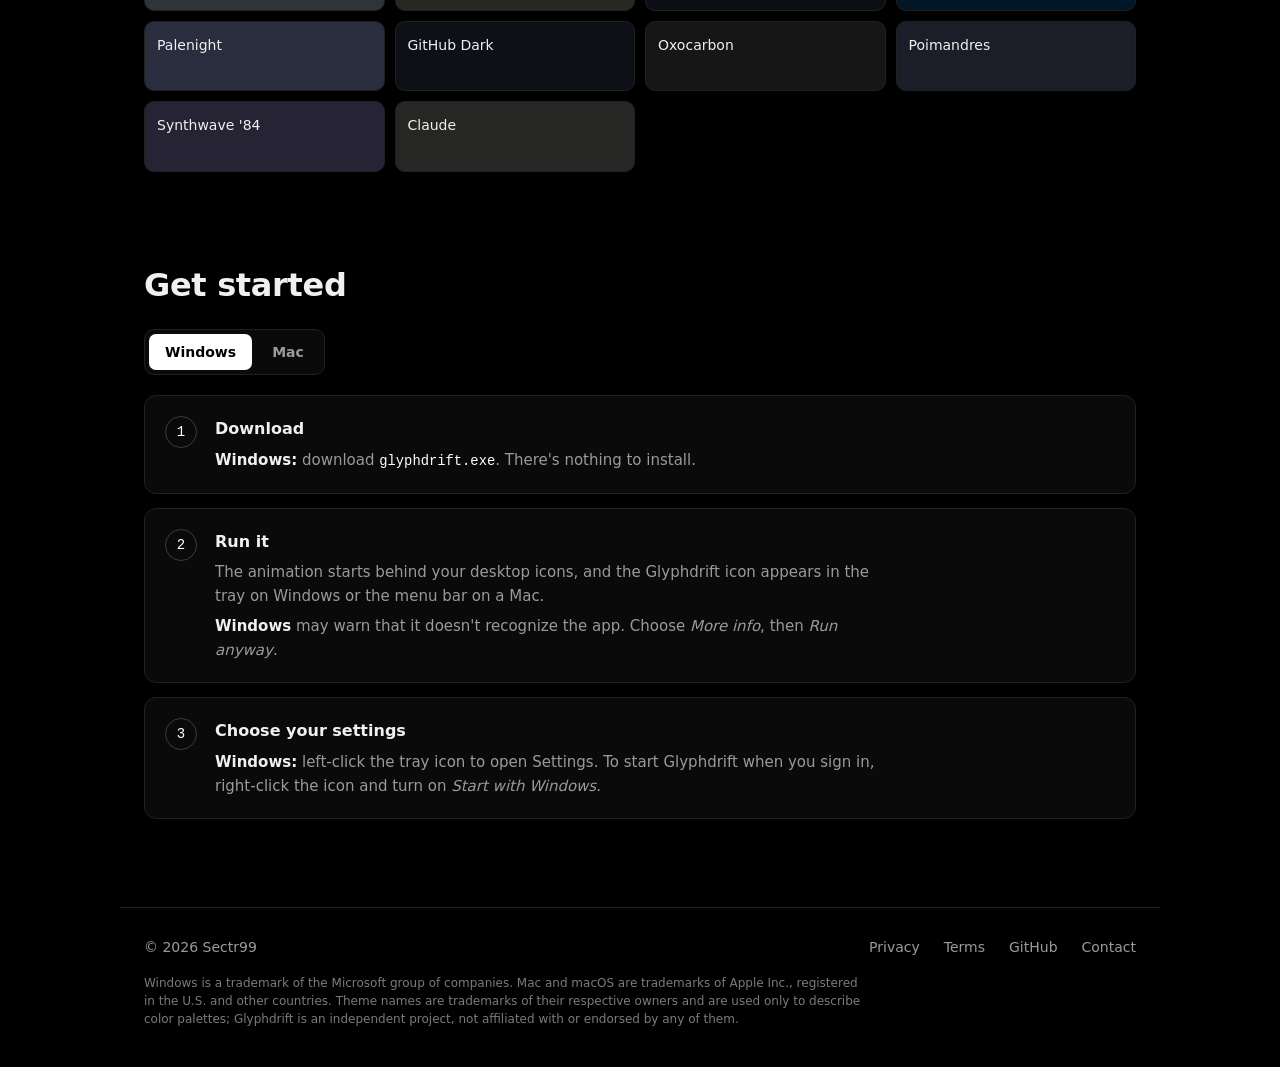
==== commit 6a3f8770: "Site: live animation previews Gallery cards draw the real animations (site/live.js over glyphdrift.w" ====
--- a/site/index.html
+++ b/site/index.html
@@ -84,44 +84,44 @@
 
     <section id="animations" class="section">
       <h2>23 animations</h2>
-      <p class="lede">Each one is shown in one of the 22 themes, but every animation works with every theme. Select an image to see it larger.</p>
+      <p class="lede">Shown in the theme picked under <a href="#themes">22 color themes</a>. Hover over one to see it move, or select it to see it larger.</p>
       <h3 class="group">Contour</h3>
       <ul class="gallery">
-        <li><a class="zoom" href="img/anim-topo-2400.webp" data-srcset="img/anim-topo-1600.webp 1600w, img/anim-topo-2400.webp 2400w"><img src="img/anim-topo.webp" width="800" height="500" loading="lazy" decoding="async" alt="Topographic drift animation in the Mono theme"></a><p>Topographic drift <span>Mono</span></p></li>
-        <li><a class="zoom" href="img/anim-ridges-2400.webp" data-srcset="img/anim-ridges-1600.webp 1600w, img/anim-ridges-2400.webp 2400w"><img src="img/anim-ridges.webp" width="800" height="500" loading="lazy" decoding="async" alt="Ridgelines animation in the Everforest theme"></a><p>Ridgelines <span>Everforest</span></p></li>
-        <li><a class="zoom" href="img/anim-isobars-2400.webp" data-srcset="img/anim-isobars-1600.webp 1600w, img/anim-isobars-2400.webp 2400w"><img src="img/anim-isobars.webp" width="800" height="500" loading="lazy" decoding="async" alt="Isobars animation in the GitHub Dark theme"></a><p>Isobars <span>GitHub Dark</span></p></li>
-        <li><a class="zoom" href="img/anim-wood-2400.webp" data-srcset="img/anim-wood-1600.webp 1600w, img/anim-wood-2400.webp 2400w"><img src="img/anim-wood.webp" width="800" height="500" loading="lazy" decoding="async" alt="Wood grain animation in the Gruvbox Dark theme"></a><p>Wood grain <span>Gruvbox Dark</span></p></li>
-        <li><a class="zoom" href="img/anim-interference-2400.webp" data-srcset="img/anim-interference-1600.webp 1600w, img/anim-interference-2400.webp 2400w"><img src="img/anim-interference.webp" width="800" height="500" loading="lazy" decoding="async" alt="Interference animation in the Oxocarbon theme"></a><p>Interference <span>Oxocarbon</span></p></li>
-        <li><a class="zoom" href="img/anim-hillshade-2400.webp" data-srcset="img/anim-hillshade-1600.webp 1600w, img/anim-hillshade-2400.webp 2400w"><img src="img/anim-hillshade.webp" width="800" height="500" loading="lazy" decoding="async" alt="Hillshade topo animation in the Solarized Dark theme"></a><p>Hillshade topo <span>Solarized Dark</span></p></li>
-        <li><a class="zoom" href="img/anim-dunes-2400.webp" data-srcset="img/anim-dunes-1600.webp 1600w, img/anim-dunes-2400.webp 2400w"><img src="img/anim-dunes.webp" width="800" height="500" loading="lazy" decoding="async" alt="Dune ripples animation in the Ayu Dark theme"></a><p>Dune ripples <span>Ayu Dark</span></p></li>
+        <li><a class="zoom" data-anim="topo" data-zoom="1.5" data-object-zoom="1" href="img/anim-topo-2400.webp" data-srcset="img/anim-topo-1600.webp 1600w, img/anim-topo-2400.webp 2400w"><img src="img/anim-topo.webp" width="800" height="500" loading="lazy" decoding="async" alt="Topographic drift animation in the Mono theme"></a><p>Topographic drift</p></li>
+        <li><a class="zoom" data-anim="ridges" data-zoom="1.5" data-object-zoom="1" href="img/anim-ridges-2400.webp" data-srcset="img/anim-ridges-1600.webp 1600w, img/anim-ridges-2400.webp 2400w"><img src="img/anim-ridges.webp" width="800" height="500" loading="lazy" decoding="async" alt="Ridgelines animation in the Everforest theme"></a><p>Ridgelines</p></li>
+        <li><a class="zoom" data-anim="isobars" data-zoom="1.5" data-object-zoom="1" href="img/anim-isobars-2400.webp" data-srcset="img/anim-isobars-1600.webp 1600w, img/anim-isobars-2400.webp 2400w"><img src="img/anim-isobars.webp" width="800" height="500" loading="lazy" decoding="async" alt="Isobars animation in the GitHub Dark theme"></a><p>Isobars</p></li>
+        <li><a class="zoom" data-anim="wood" data-zoom="1.5" data-object-zoom="1" href="img/anim-wood-2400.webp" data-srcset="img/anim-wood-1600.webp 1600w, img/anim-wood-2400.webp 2400w"><img src="img/anim-wood.webp" width="800" height="500" loading="lazy" decoding="async" alt="Wood grain animation in the Gruvbox Dark theme"></a><p>Wood grain</p></li>
+        <li><a class="zoom" data-anim="interference" data-zoom="1.5" data-object-zoom="1" href="img/anim-interference-2400.webp" data-srcset="img/anim-interference-1600.webp 1600w, img/anim-interference-2400.webp 2400w"><img src="img/anim-interference.webp" width="800" height="500" loading="lazy" decoding="async" alt="Interference animation in the Oxocarbon theme"></a><p>Interference</p></li>
+        <li><a class="zoom" data-anim="hillshade" data-zoom="1.5" data-object-zoom="1" href="img/anim-hillshade-2400.webp" data-srcset="img/anim-hillshade-1600.webp 1600w, img/anim-hillshade-2400.webp 2400w"><img src="img/anim-hillshade.webp" width="800" height="500" loading="lazy" decoding="async" alt="Hillshade topo animation in the Solarized Dark theme"></a><p>Hillshade topo</p></li>
+        <li><a class="zoom" data-anim="dunes" data-zoom="1.5" data-object-zoom="1" href="img/anim-dunes-2400.webp" data-srcset="img/anim-dunes-1600.webp 1600w, img/anim-dunes-2400.webp 2400w"><img src="img/anim-dunes.webp" width="800" height="500" loading="lazy" decoding="async" alt="Dune ripples animation in the Ayu Dark theme"></a><p>Dune ripples</p></li>
       </ul>
       <h3 class="group">Fluid</h3>
       <ul class="gallery">
-        <li><a class="zoom" href="img/anim-lava-2400.webp" data-srcset="img/anim-lava-1600.webp 1600w, img/anim-lava-2400.webp 2400w"><img src="img/anim-lava.webp" width="800" height="500" loading="lazy" decoding="async" alt="Lava lamp animation in the Synthwave &#x27;84 theme"></a><p>Lava lamp <span>Synthwave &#x27;84</span></p></li>
-        <li><a class="zoom" href="img/anim-ink-2400.webp" data-srcset="img/anim-ink-1600.webp 1600w, img/anim-ink-2400.webp 2400w"><img src="img/anim-ink.webp" width="800" height="500" loading="lazy" decoding="async" alt="Ink in water animation in the Poimandres theme"></a><p>Ink in water <span>Poimandres</span></p></li>
+        <li><a class="zoom" data-anim="lava" data-zoom="1.5" data-object-zoom="1" href="img/anim-lava-2400.webp" data-srcset="img/anim-lava-1600.webp 1600w, img/anim-lava-2400.webp 2400w"><img src="img/anim-lava.webp" width="800" height="500" loading="lazy" decoding="async" alt="Lava lamp animation in the Synthwave &#x27;84 theme"></a><p>Lava lamp</p></li>
+        <li><a class="zoom" data-anim="ink" data-zoom="1.5" data-object-zoom="1" href="img/anim-ink-2400.webp" data-srcset="img/anim-ink-1600.webp 1600w, img/anim-ink-2400.webp 2400w"><img src="img/anim-ink.webp" width="800" height="500" loading="lazy" decoding="async" alt="Ink in water animation in the Poimandres theme"></a><p>Ink in water</p></li>
       </ul>
       <h3 class="group">Loops</h3>
       <ul class="gallery">
-        <li><a class="zoom" href="img/anim-helix-2400.webp" data-srcset="img/anim-helix-1600.webp 1600w, img/anim-helix-2400.webp 2400w"><img src="img/anim-helix.webp" width="800" height="500" loading="lazy" decoding="async" alt="Helix animation in the Synthwave &#x27;84 theme"></a><p>Helix <span>Synthwave &#x27;84</span></p></li>
-        <li><a class="zoom" href="img/anim-globe-2400.webp" data-srcset="img/anim-globe-1600.webp 1600w, img/anim-globe-2400.webp 2400w"><img src="img/anim-globe.webp" width="800" height="500" loading="lazy" decoding="async" alt="Wire globe animation in the Matrix theme"></a><p>Wire globe <span>Matrix</span></p></li>
-        <li><a class="zoom" href="img/anim-dotwave-2400.webp" data-srcset="img/anim-dotwave-1600.webp 1600w, img/anim-dotwave-2400.webp 2400w"><img src="img/anim-dotwave.webp" width="800" height="500" loading="lazy" decoding="async" alt="Dot wave animation in the Kanagawa theme"></a><p>Dot wave <span>Kanagawa</span></p></li>
-        <li><a class="zoom" href="img/anim-cubes-2400.webp" data-srcset="img/anim-cubes-1600.webp 1600w, img/anim-cubes-2400.webp 2400w"><img src="img/anim-cubes.webp" width="800" height="500" loading="lazy" decoding="async" alt="Cubes animation in the Gruvbox Dark theme"></a><p>Cubes <span>Gruvbox Dark</span></p></li>
-        <li><a class="zoom" href="img/anim-sunburst-2400.webp" data-srcset="img/anim-sunburst-1600.webp 1600w, img/anim-sunburst-2400.webp 2400w"><img src="img/anim-sunburst.webp" width="800" height="500" loading="lazy" decoding="async" alt="Sunburst animation in the Claude theme"></a><p>Sunburst <span>Claude</span></p></li>
-        <li><a class="zoom" href="img/anim-moon-2400.webp" data-srcset="img/anim-moon-1600.webp 1600w, img/anim-moon-2400.webp 2400w"><img src="img/anim-moon.webp" width="800" height="500" loading="lazy" decoding="async" alt="Moon animation in the Mono theme"></a><p>Moon <span>Mono</span></p></li>
+        <li><a class="zoom" data-anim="helix" data-zoom="1.5" data-object-zoom="1.3" href="img/anim-helix-2400.webp" data-srcset="img/anim-helix-1600.webp 1600w, img/anim-helix-2400.webp 2400w"><img src="img/anim-helix.webp" width="800" height="500" loading="lazy" decoding="async" alt="Helix animation in the Synthwave &#x27;84 theme"></a><p>Helix</p></li>
+        <li><a class="zoom" data-anim="globe" data-zoom="1.5" data-object-zoom="1.3" href="img/anim-globe-2400.webp" data-srcset="img/anim-globe-1600.webp 1600w, img/anim-globe-2400.webp 2400w"><img src="img/anim-globe.webp" width="800" height="500" loading="lazy" decoding="async" alt="Wire globe animation in the Matrix theme"></a><p>Wire globe</p></li>
+        <li><a class="zoom" data-anim="dotwave" data-zoom="1.5" data-object-zoom="1.3" href="img/anim-dotwave-2400.webp" data-srcset="img/anim-dotwave-1600.webp 1600w, img/anim-dotwave-2400.webp 2400w"><img src="img/anim-dotwave.webp" width="800" height="500" loading="lazy" decoding="async" alt="Dot wave animation in the Kanagawa theme"></a><p>Dot wave</p></li>
+        <li><a class="zoom" data-anim="cubes" data-zoom="1.5" data-object-zoom="1.3" href="img/anim-cubes-2400.webp" data-srcset="img/anim-cubes-1600.webp 1600w, img/anim-cubes-2400.webp 2400w"><img src="img/anim-cubes.webp" width="800" height="500" loading="lazy" decoding="async" alt="Cubes animation in the Gruvbox Dark theme"></a><p>Cubes</p></li>
+        <li><a class="zoom" data-anim="sunburst" data-zoom="1.5" data-object-zoom="1.3" href="img/anim-sunburst-2400.webp" data-srcset="img/anim-sunburst-1600.webp 1600w, img/anim-sunburst-2400.webp 2400w"><img src="img/anim-sunburst.webp" width="800" height="500" loading="lazy" decoding="async" alt="Sunburst animation in the Claude theme"></a><p>Sunburst</p></li>
+        <li><a class="zoom" data-anim="moon" data-zoom="1.5" data-object-zoom="1.3" href="img/anim-moon-2400.webp" data-srcset="img/anim-moon-1600.webp 1600w, img/anim-moon-2400.webp 2400w"><img src="img/anim-moon.webp" width="800" height="500" loading="lazy" decoding="async" alt="Moon animation in the Mono theme"></a><p>Moon</p></li>
       </ul>
       <h3 class="group">ASCII</h3>
       <ul class="gallery">
-        <li><a class="zoom" href="img/anim-matrix-2400.webp" data-srcset="img/anim-matrix-1600.webp 1600w, img/anim-matrix-2400.webp 2400w"><img src="img/anim-matrix.webp" width="800" height="500" loading="lazy" decoding="async" alt="Matrix rain animation in the Matrix theme"></a><p>Matrix rain <span>Matrix</span></p></li>
-        <li><a class="zoom" href="img/anim-plasma-2400.webp" data-srcset="img/anim-plasma-1600.webp 1600w, img/anim-plasma-2400.webp 2400w"><img src="img/anim-plasma.webp" width="800" height="500" loading="lazy" decoding="async" alt="Plasma animation in the Synthwave &#x27;84 theme"></a><p>Plasma <span>Synthwave &#x27;84</span></p></li>
-        <li><a class="zoom" href="img/anim-fire-2400.webp" data-srcset="img/anim-fire-1600.webp 1600w, img/anim-fire-2400.webp 2400w"><img src="img/anim-fire.webp" width="800" height="500" loading="lazy" decoding="async" alt="Fire animation in the Amber CRT theme"></a><p>Fire <span>Amber CRT</span></p></li>
-        <li><a class="zoom" href="img/anim-waves-2400.webp" data-srcset="img/anim-waves-1600.webp 1600w, img/anim-waves-2400.webp 2400w"><img src="img/anim-waves.webp" width="800" height="500" loading="lazy" decoding="async" alt="Waves animation in the Night Owl theme"></a><p>Waves <span>Night Owl</span></p></li>
-        <li><a class="zoom" href="img/anim-ripples-2400.webp" data-srcset="img/anim-ripples-1600.webp 1600w, img/anim-ripples-2400.webp 2400w"><img src="img/anim-ripples.webp" width="800" height="500" loading="lazy" decoding="async" alt="Ripples animation in the Catppuccin Mocha theme"></a><p>Ripples <span>Catppuccin Mocha</span></p></li>
-        <li><a class="zoom" href="img/anim-wind-2400.webp" data-srcset="img/anim-wind-1600.webp 1600w, img/anim-wind-2400.webp 2400w"><img src="img/anim-wind.webp" width="800" height="500" loading="lazy" decoding="async" alt="Wind animation in the Synthwave &#x27;84 theme"></a><p>Wind <span>Synthwave &#x27;84</span></p></li>
+        <li><a class="zoom" data-anim="matrix" data-zoom="1.5" data-object-zoom="1" href="img/anim-matrix-2400.webp" data-srcset="img/anim-matrix-1600.webp 1600w, img/anim-matrix-2400.webp 2400w"><img src="img/anim-matrix.webp" width="800" height="500" loading="lazy" decoding="async" alt="Matrix rain animation in the Matrix theme"></a><p>Matrix rain</p></li>
+        <li><a class="zoom" data-anim="plasma" data-zoom="1.5" data-object-zoom="1" href="img/anim-plasma-2400.webp" data-srcset="img/anim-plasma-1600.webp 1600w, img/anim-plasma-2400.webp 2400w"><img src="img/anim-plasma.webp" width="800" height="500" loading="lazy" decoding="async" alt="Plasma animation in the Synthwave &#x27;84 theme"></a><p>Plasma</p></li>
+        <li><a class="zoom" data-anim="fire" data-zoom="1.5" data-object-zoom="1" href="img/anim-fire-2400.webp" data-srcset="img/anim-fire-1600.webp 1600w, img/anim-fire-2400.webp 2400w"><img src="img/anim-fire.webp" width="800" height="500" loading="lazy" decoding="async" alt="Fire animation in the Amber CRT theme"></a><p>Fire</p></li>
+        <li><a class="zoom" data-anim="waves" data-zoom="1.5" data-object-zoom="1" href="img/anim-waves-2400.webp" data-srcset="img/anim-waves-1600.webp 1600w, img/anim-waves-2400.webp 2400w"><img src="img/anim-waves.webp" width="800" height="500" loading="lazy" decoding="async" alt="Waves animation in the Night Owl theme"></a><p>Waves</p></li>
+        <li><a class="zoom" data-anim="ripples" data-zoom="1" data-object-zoom="1" href="img/anim-ripples-2400.webp" data-srcset="img/anim-ripples-1600.webp 1600w, img/anim-ripples-2400.webp 2400w"><img src="img/anim-ripples.webp" width="800" height="500" loading="lazy" decoding="async" alt="Ripples animation in the Catppuccin Mocha theme"></a><p>Ripples</p></li>
+        <li><a class="zoom" data-anim="wind" data-zoom="1" data-object-zoom="1" href="img/anim-wind-2400.webp" data-srcset="img/anim-wind-1600.webp 1600w, img/anim-wind-2400.webp 2400w"><img src="img/anim-wind.webp" width="800" height="500" loading="lazy" decoding="async" alt="Wind animation in the Synthwave &#x27;84 theme"></a><p>Wind</p></li>
       </ul>
       <h3 class="group">Graphics</h3>
       <ul class="gallery">
-        <li><a class="zoom" href="img/anim-constellation-2400.webp" data-srcset="img/anim-constellation-1600.webp 1600w, img/anim-constellation-2400.webp 2400w"><img src="img/anim-constellation.webp" width="800" height="500" loading="lazy" decoding="async" alt="Constellation animation in the Night Owl theme"></a><p>Constellation <span>Night Owl</span></p></li>
-        <li><a class="zoom" href="img/anim-flow-2400.webp" data-srcset="img/anim-flow-1600.webp 1600w, img/anim-flow-2400.webp 2400w"><img src="img/anim-flow.webp" width="800" height="500" loading="lazy" decoding="async" alt="Flow field animation in the Poimandres theme"></a><p>Flow field <span>Poimandres</span></p></li>
+        <li><a class="zoom" data-anim="constellation" data-zoom="1.5" data-object-zoom="1" href="img/anim-constellation-2400.webp" data-srcset="img/anim-constellation-1600.webp 1600w, img/anim-constellation-2400.webp 2400w"><img src="img/anim-constellation.webp" width="800" height="500" loading="lazy" decoding="async" alt="Constellation animation in the Night Owl theme"></a><p>Constellation</p></li>
+        <li><a class="zoom" data-anim="flow" data-zoom="1" data-object-zoom="1" href="img/anim-flow-2400.webp" data-srcset="img/anim-flow-1600.webp 1600w, img/anim-flow-2400.webp 2400w"><img src="img/anim-flow.webp" width="800" height="500" loading="lazy" decoding="async" alt="Flow field animation in the Poimandres theme"></a><p>Flow field</p></li>
       </ul>
     </section>
 
--- a/site/style.css
+++ b/site/style.css
@@ -133,8 +133,10 @@
 .gallery li { border: 1px solid var(--line); border-radius: 10px; overflow: hidden; background: var(--surface); transition: border-color 0.2s, transform 0.2s; }
 .gallery img { display: block; width: 100%; height: auto; aspect-ratio: 16 / 10; background: #000; }
 .gallery p { margin: 0; padding: 9px 12px 10px; font-size: 14px; }
-.gallery span { color: var(--muted); font-size: 13px; margin-left: 4px; }
-.zoom { display: block; cursor: zoom-in; }
+.zoom { position: relative; display: block; cursor: zoom-in; }
+/* Live previews (live.js), over the still images, which show until the first frame. */
+canvas.live { position: absolute; inset: 0; width: 100%; height: 100%; opacity: 0; transition: opacity 0.3s; pointer-events: none; }
+canvas.live.on { opacity: 1; }
 .zoom:focus-visible { outline: 2px solid var(--accent); outline-offset: -2px; }
 .gallery li:has(.zoom:hover) { border-color: var(--muted); transform: translateY(-2px); }
 .gallery li:has(.zoom:focus-visible) { border-color: var(--accent); }
@@ -158,6 +160,7 @@
 .viewer figure { margin: 0; display: flex; flex-direction: column; align-items: center; gap: 12px; padding: 56px 72px 24px; max-width: 100%; max-height: 100%; }
 /* 16:10, as large as fits beside the buttons and above the caption */
 .viewer-frame {
+  position: relative;
   width: min(100vw - 144px, (100dvh - 128px) * 1.6);
   aspect-ratio: 16 / 10;
   border: 1px solid var(--line);
@@ -168,7 +171,6 @@
 .viewer-frame img { display: block; width: 100%; height: 100%; object-fit: contain; opacity: 0; transition: opacity 0.2s; }
 .viewer-frame img.loaded { opacity: 1; }
 .viewer figcaption { font-size: 15px; text-align: center; }
-.viewer figcaption span { color: var(--muted); margin-left: 6px; }
 .viewer-button {
   position: fixed;
   display: grid;
@@ -191,7 +193,7 @@
 .viewer-prev { left: 14px; top: 50%; transform: translateY(-50%); }
 .viewer-next { right: 14px; top: 50%; transform: translateY(-50%); }
 @media (prefers-reduced-motion: reduce) {
-  .viewer-frame img, .gallery li, .swatch, .nav { transition: none; }
+  .viewer-frame img, .gallery li, .swatch, .nav, canvas.live { transition: none; }
   .gallery li:has(.zoom:hover), .swatch:hover { transform: none; }
 }
 
@@ -288,7 +290,6 @@
   .mark { margin-bottom: 30vh; }
   .gallery { grid-template-columns: repeat(2, 1fr); gap: 8px; }
   .gallery p { padding: 7px 9px 8px; font-size: 13px; }
-  .gallery span { display: block; margin: 0; font-size: 12px; }
   /* Phones: the image spans the width; buttons sit below it, clear of the image. */
   .viewer figure { padding: 64px 12px 96px; }
   .viewer-frame { width: min(100vw - 24px, (100dvh - 200px) * 1.6); }
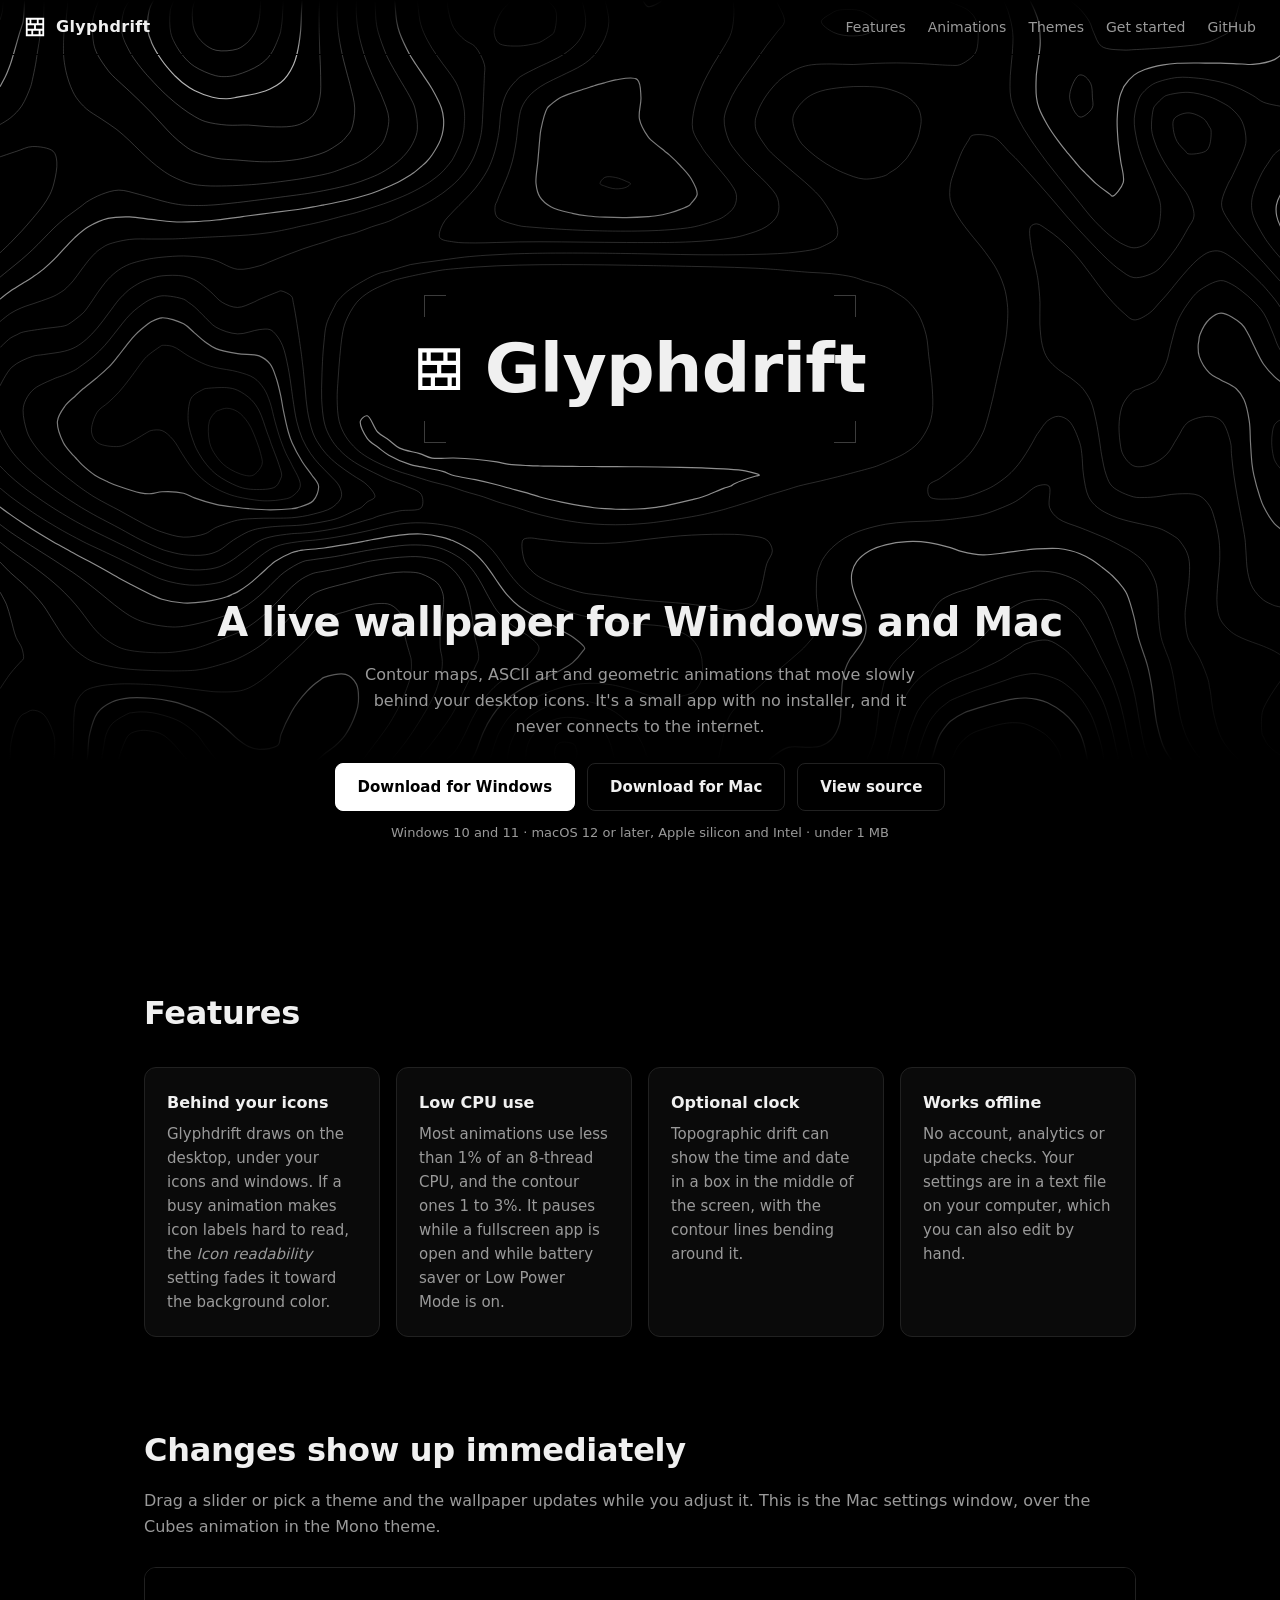
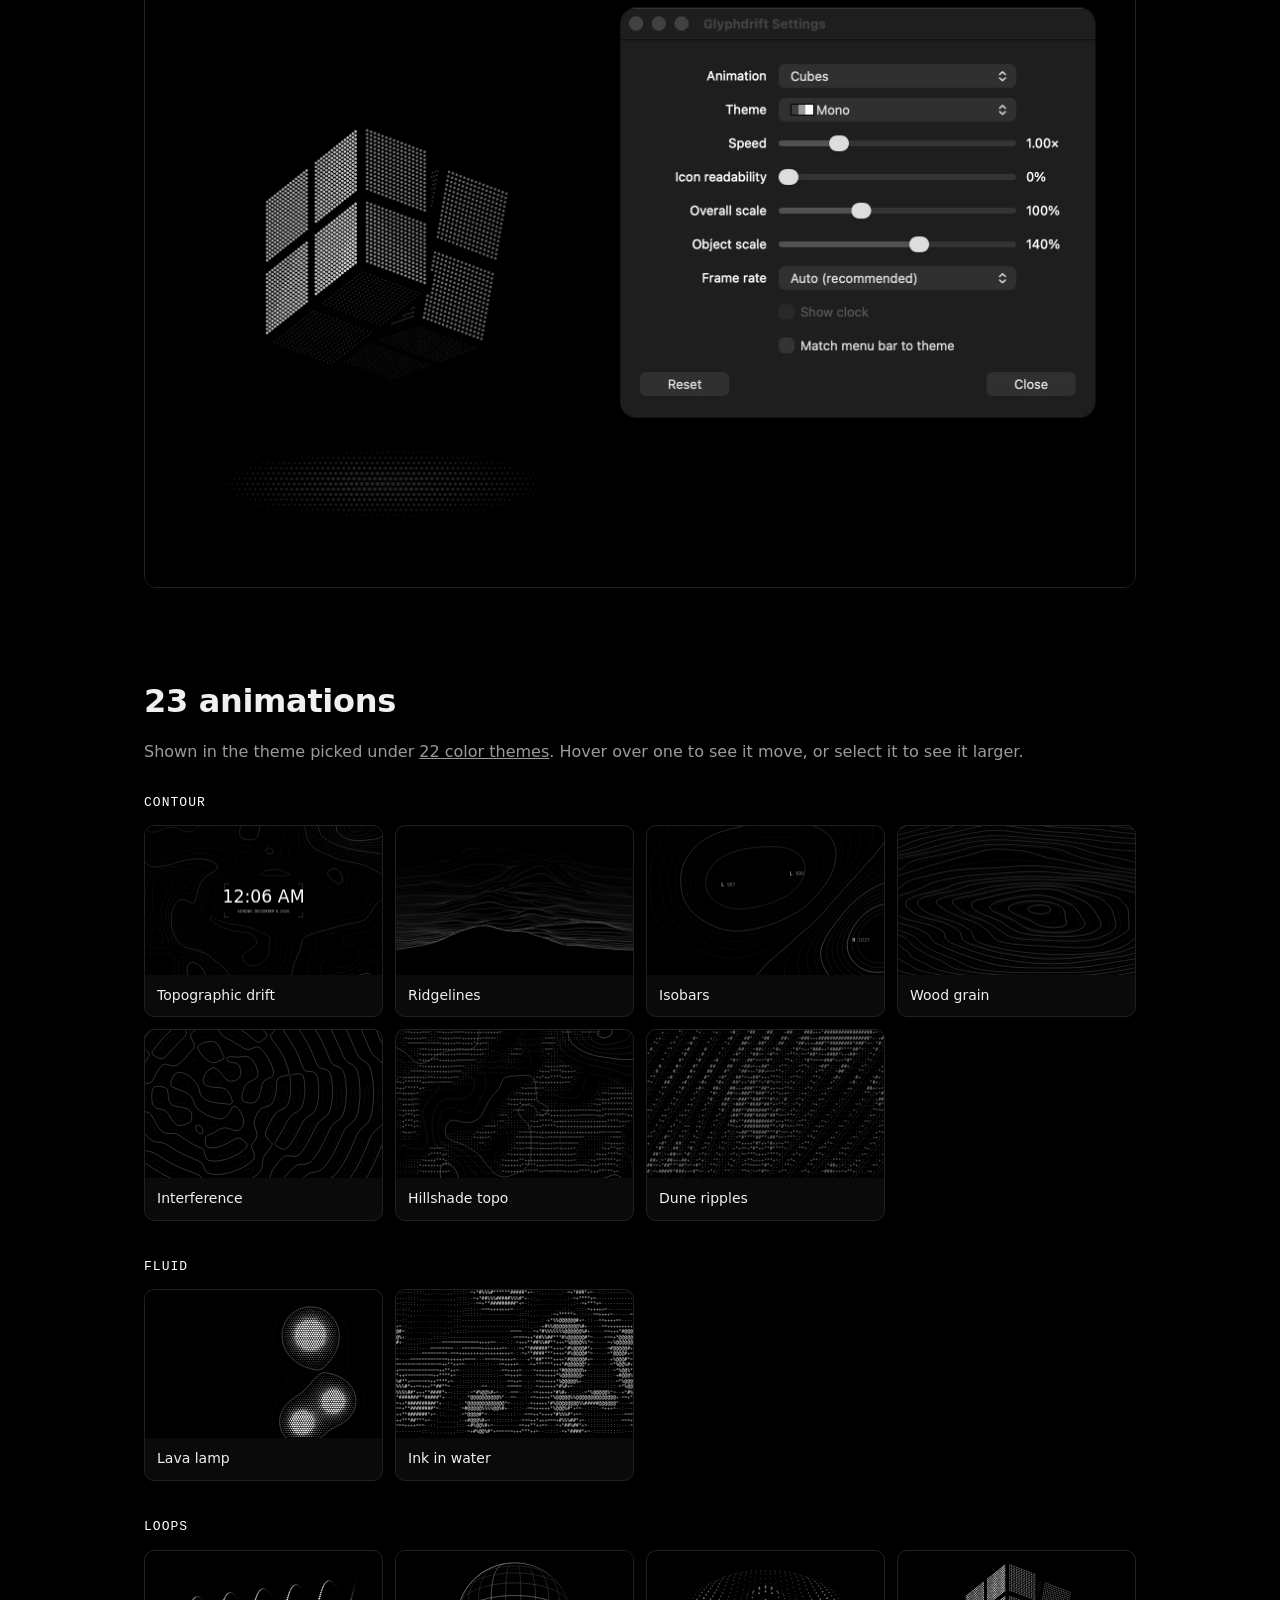
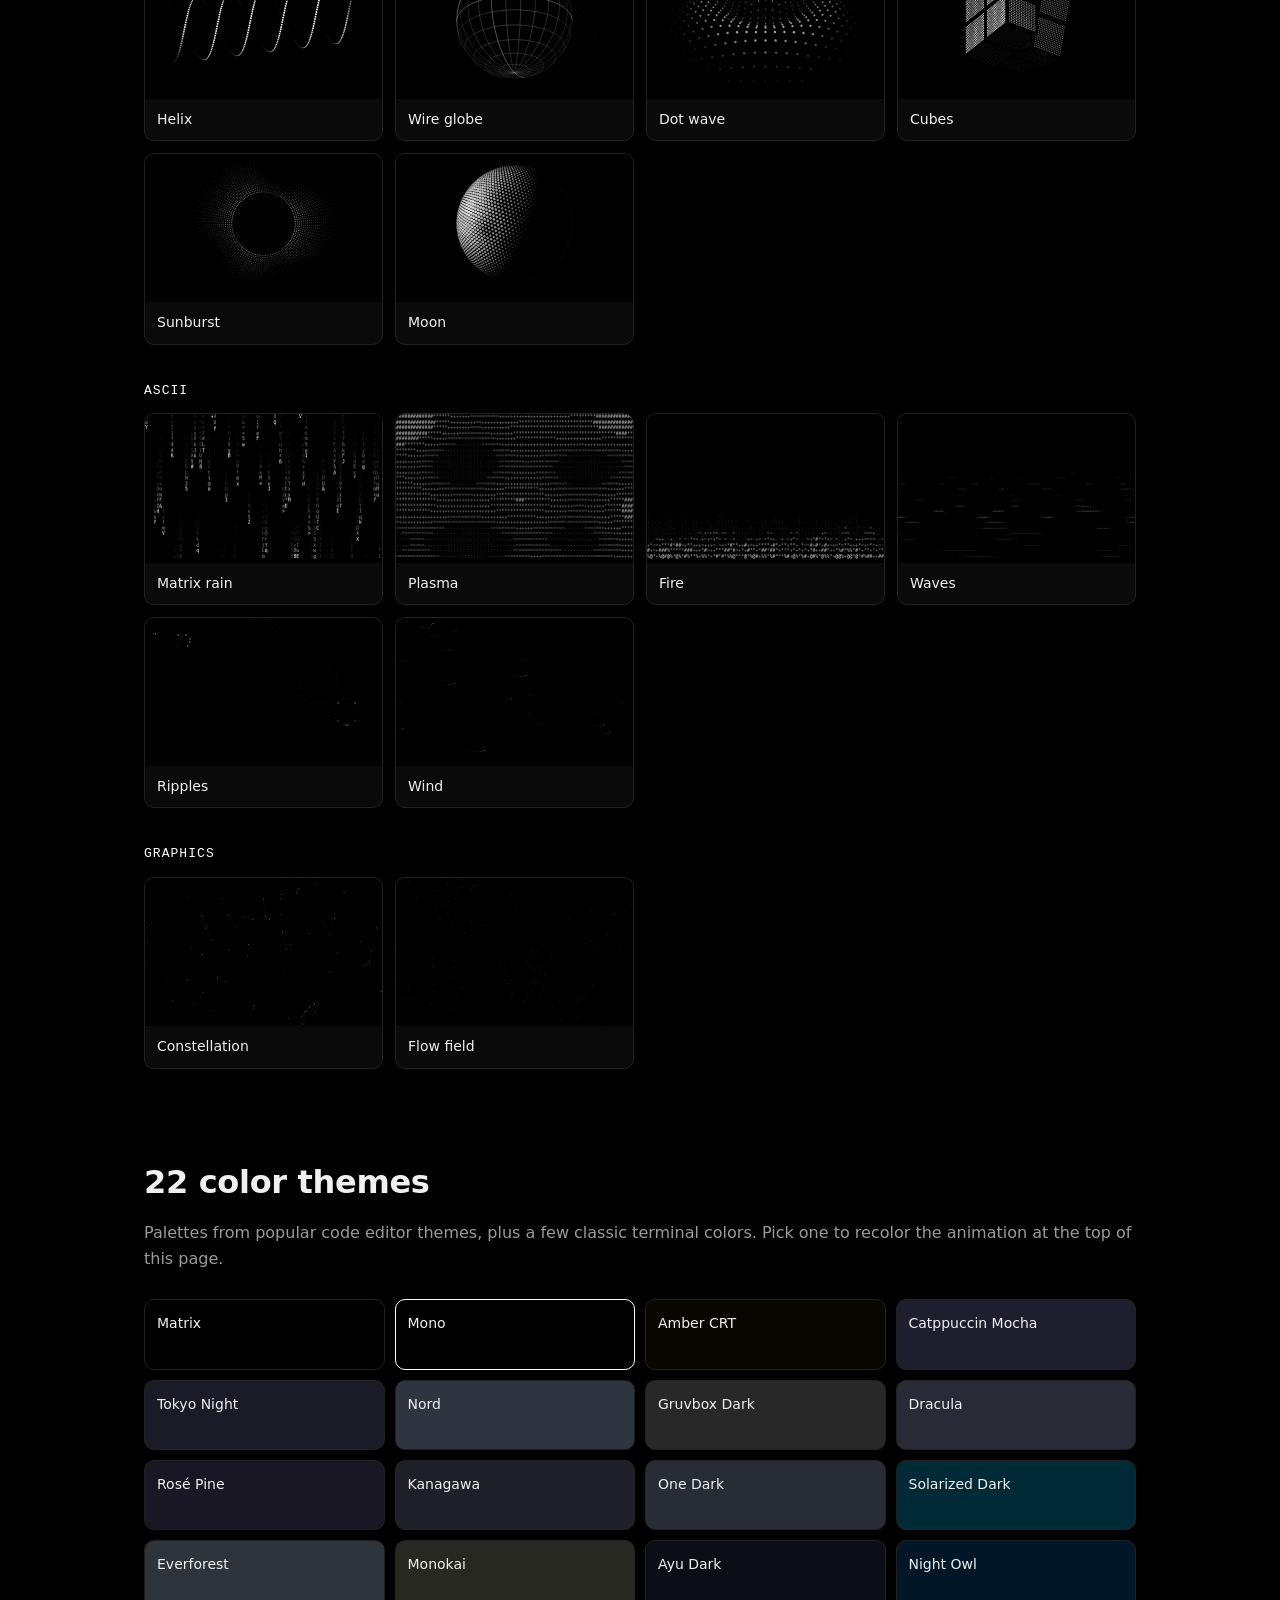
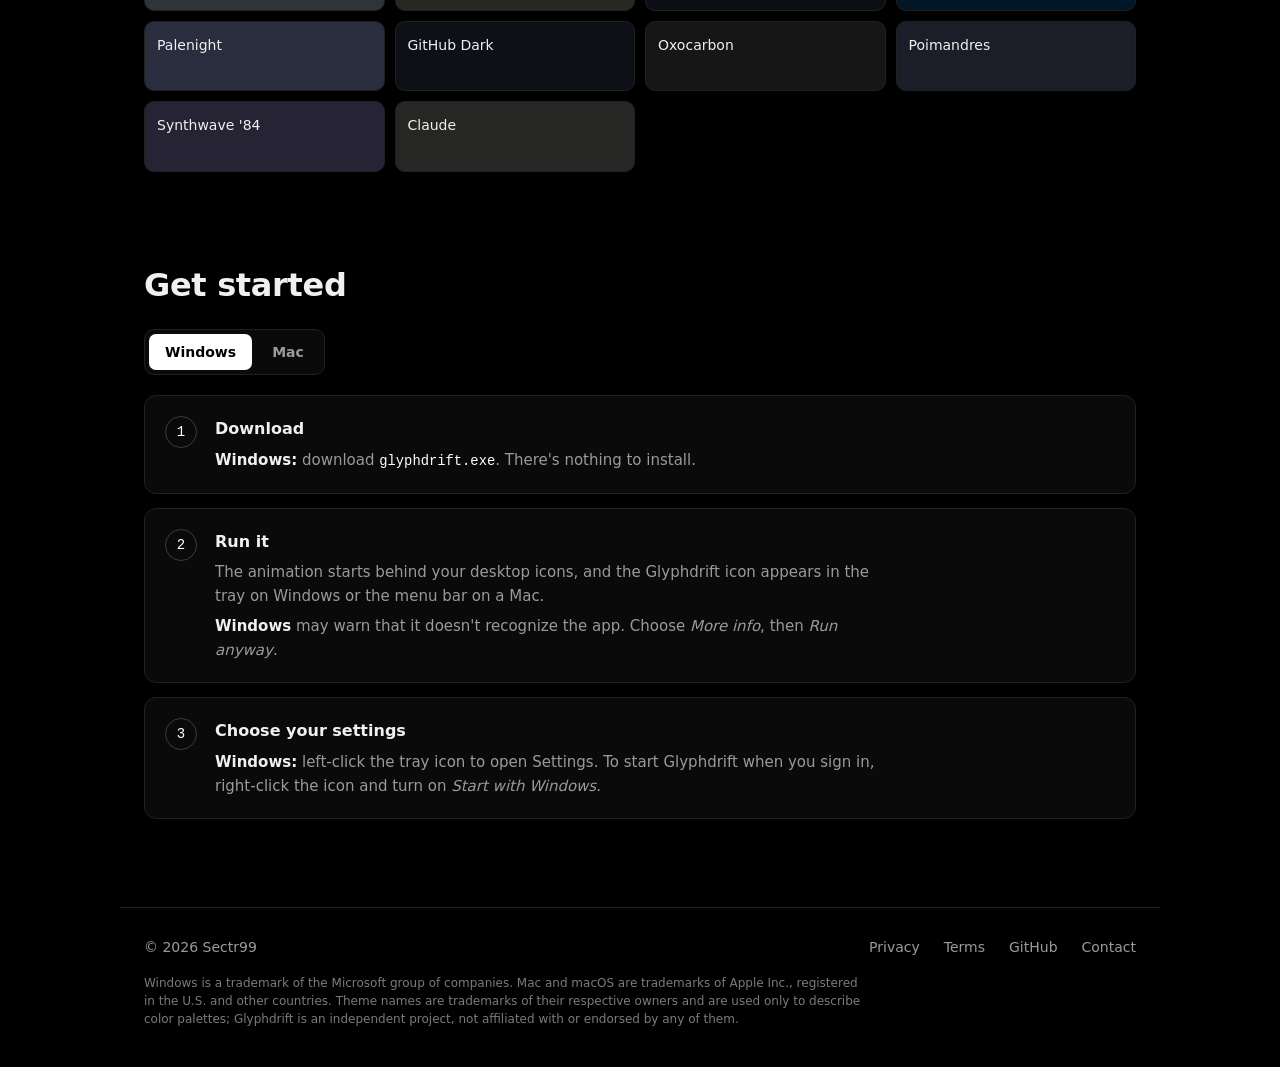
==== commit 51c7eb64: "Security hardening: DLL loading, static CRT, site headers, pinned actions - Windows exe loads its DL" ====
--- a/site/index.html
+++ b/site/index.html
@@ -44,7 +44,7 @@
           <a class="button" data-platform="mac" href="https://github.com/Sectr99/GlyphDrift/releases/latest/download/Glyphdrift-macos.zip">Download for Mac</a>
           <a class="button" href="https://github.com/Sectr99/GlyphDrift">View source</a>
         </div>
-        <p class="fine">Windows 10 and 11 · macOS 12 or later, Apple silicon and Intel · about 0.7 MB</p>
+        <p class="fine">Windows 10 and 11 · macOS 12 or later, Apple silicon and Intel · under 1 MB</p>
       </div>
     </section>
 
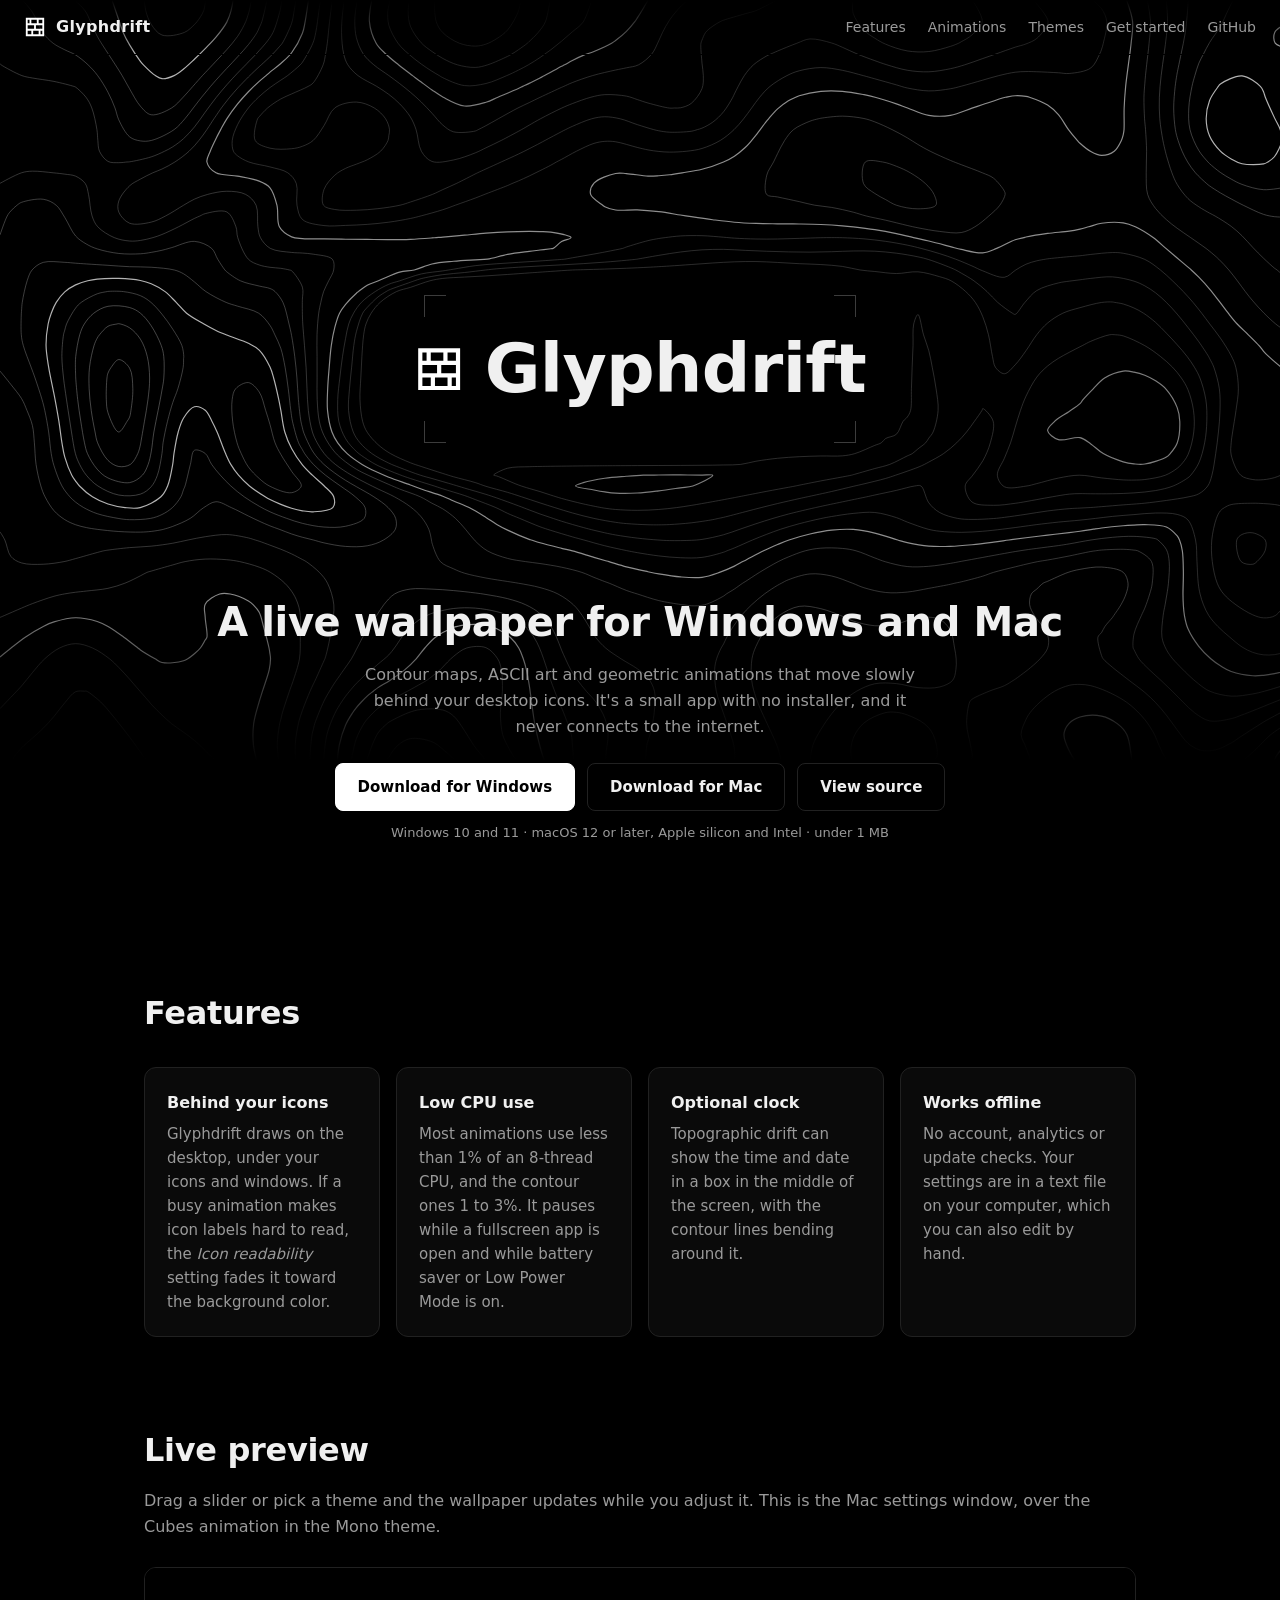
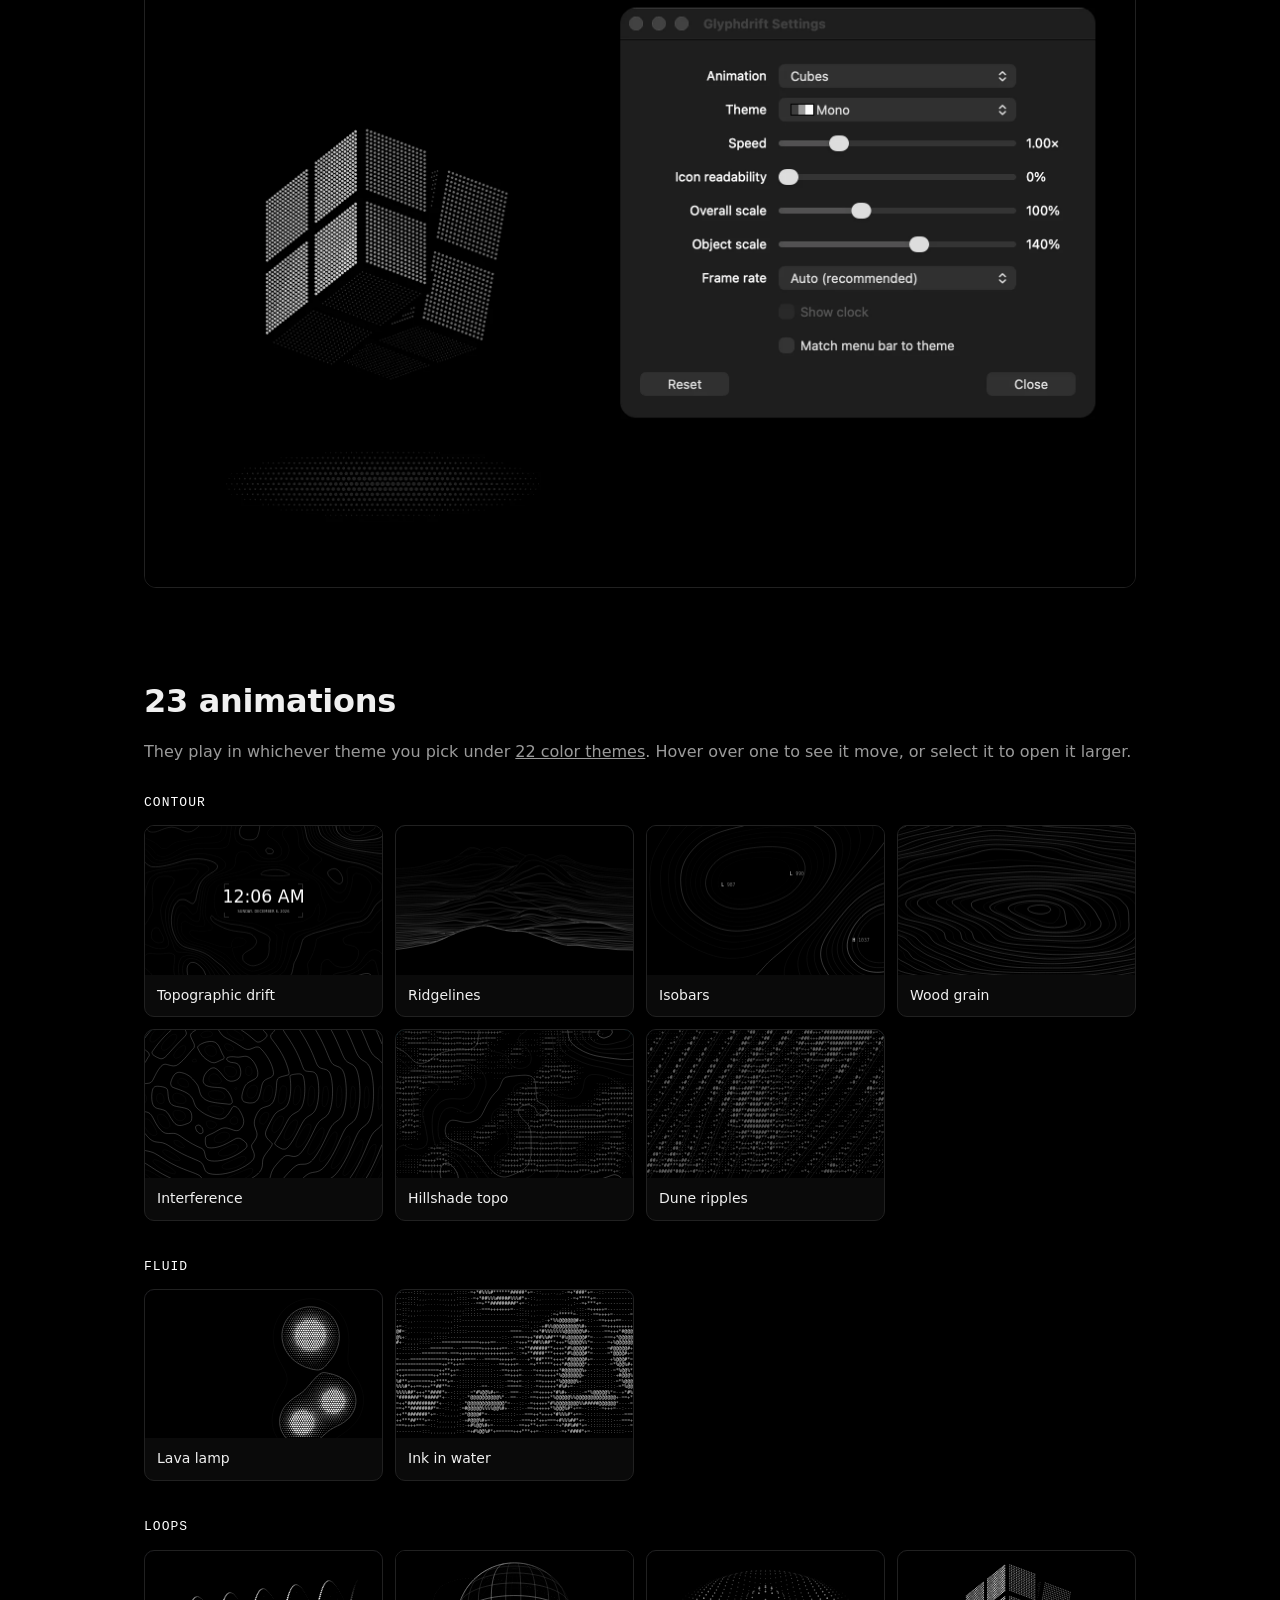
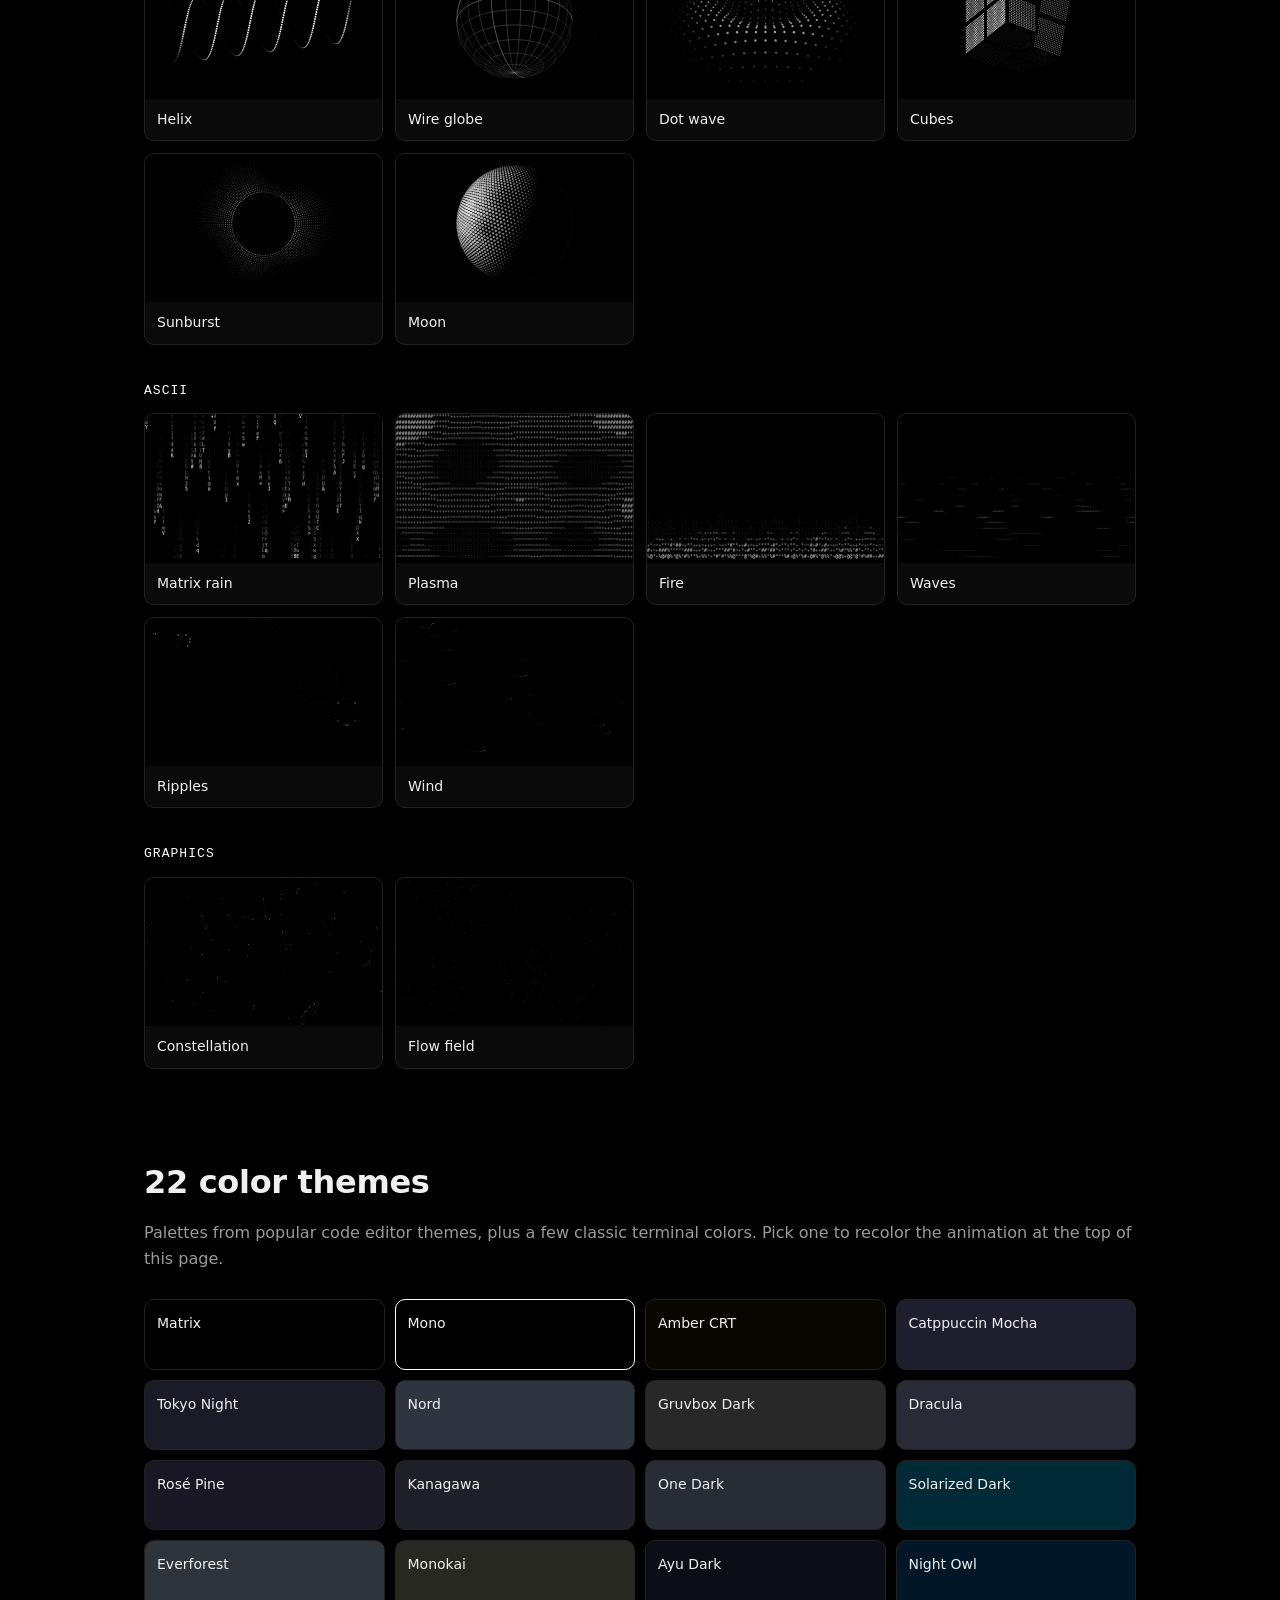
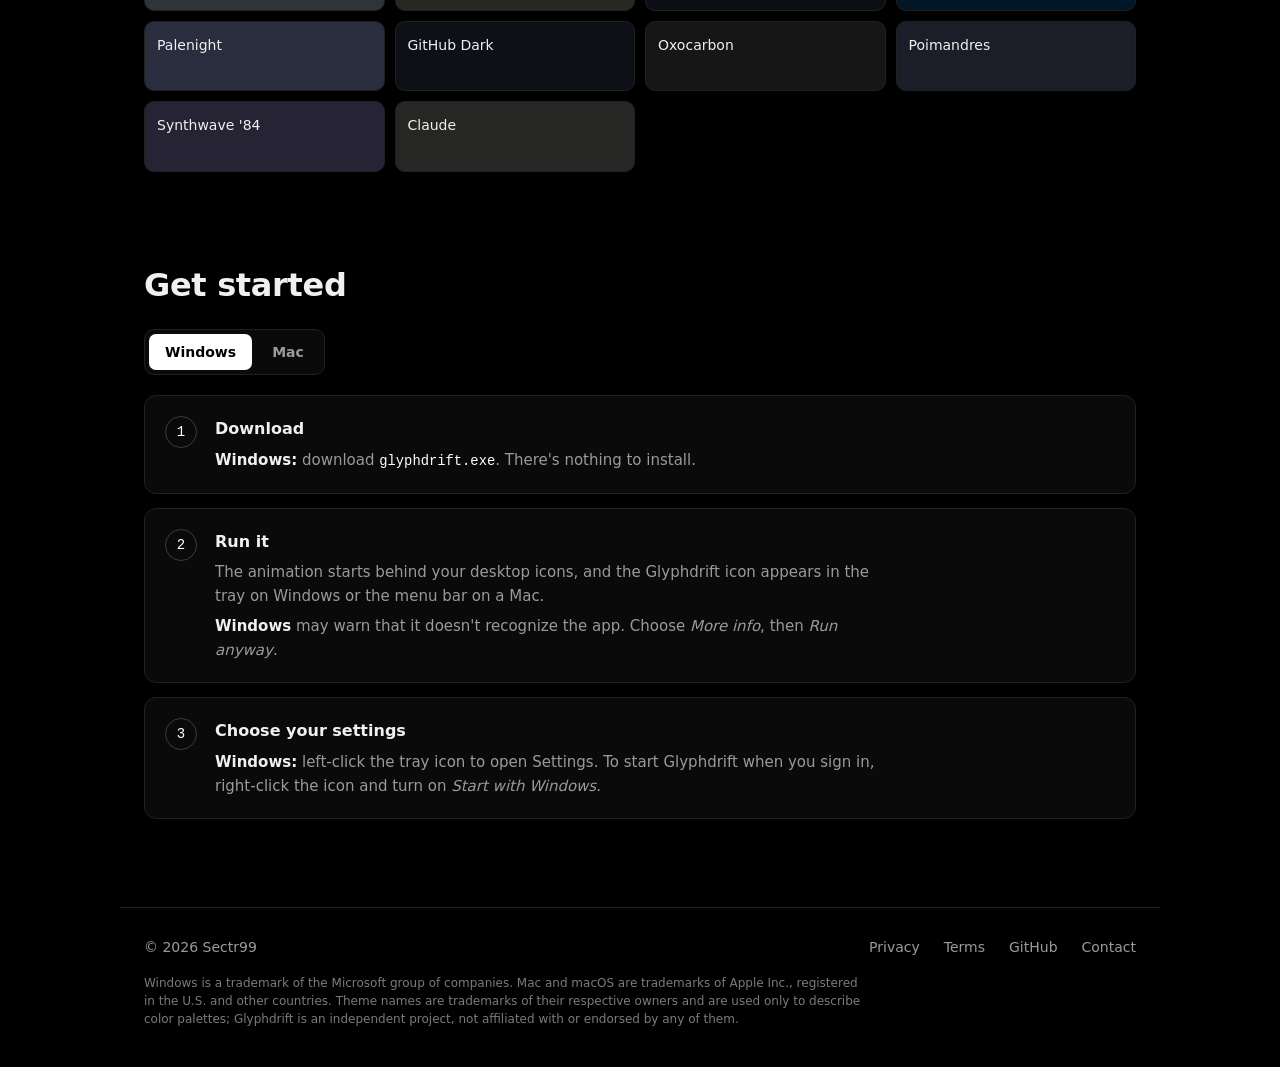
==== commit 7d4551e5: "Tighten README and site copy Drop bold labels from the README feature list, write ranges as "1 to 3%" ====
--- a/site/index.html
+++ b/site/index.html
@@ -71,7 +71,7 @@
     </section>
 
     <section id="in-use" class="section">
-      <h2>Changes show up immediately</h2>
+      <h2>Live preview</h2>
       <p class="lede">Drag a slider or pick a theme and the wallpaper updates while you adjust it. This is the Mac settings window, over the Cubes animation in the Mono theme.</p>
       <figure class="shot">
         <a class="zoom" href="img/in-use.webp" data-single
@@ -84,7 +84,7 @@
 
     <section id="animations" class="section">
       <h2>23 animations</h2>
-      <p class="lede">Shown in the theme picked under <a href="#themes">22 color themes</a>. Hover over one to see it move, or select it to see it larger.</p>
+      <p class="lede">They play in whichever theme you pick under <a href="#themes">22 color themes</a>. Hover over one to see it move, or select it to open it larger.</p>
       <h3 class="group">Contour</h3>
       <ul class="gallery">
         <li><a class="zoom" data-anim="topo" data-zoom="1.5" data-object-zoom="1" href="img/anim-topo-2400.webp" data-srcset="img/anim-topo-1600.webp 1600w, img/anim-topo-2400.webp 2400w"><img src="img/anim-topo.webp" width="800" height="500" loading="lazy" decoding="async" alt="Topographic drift animation in the Mono theme"></a><p>Topographic drift</p></li>
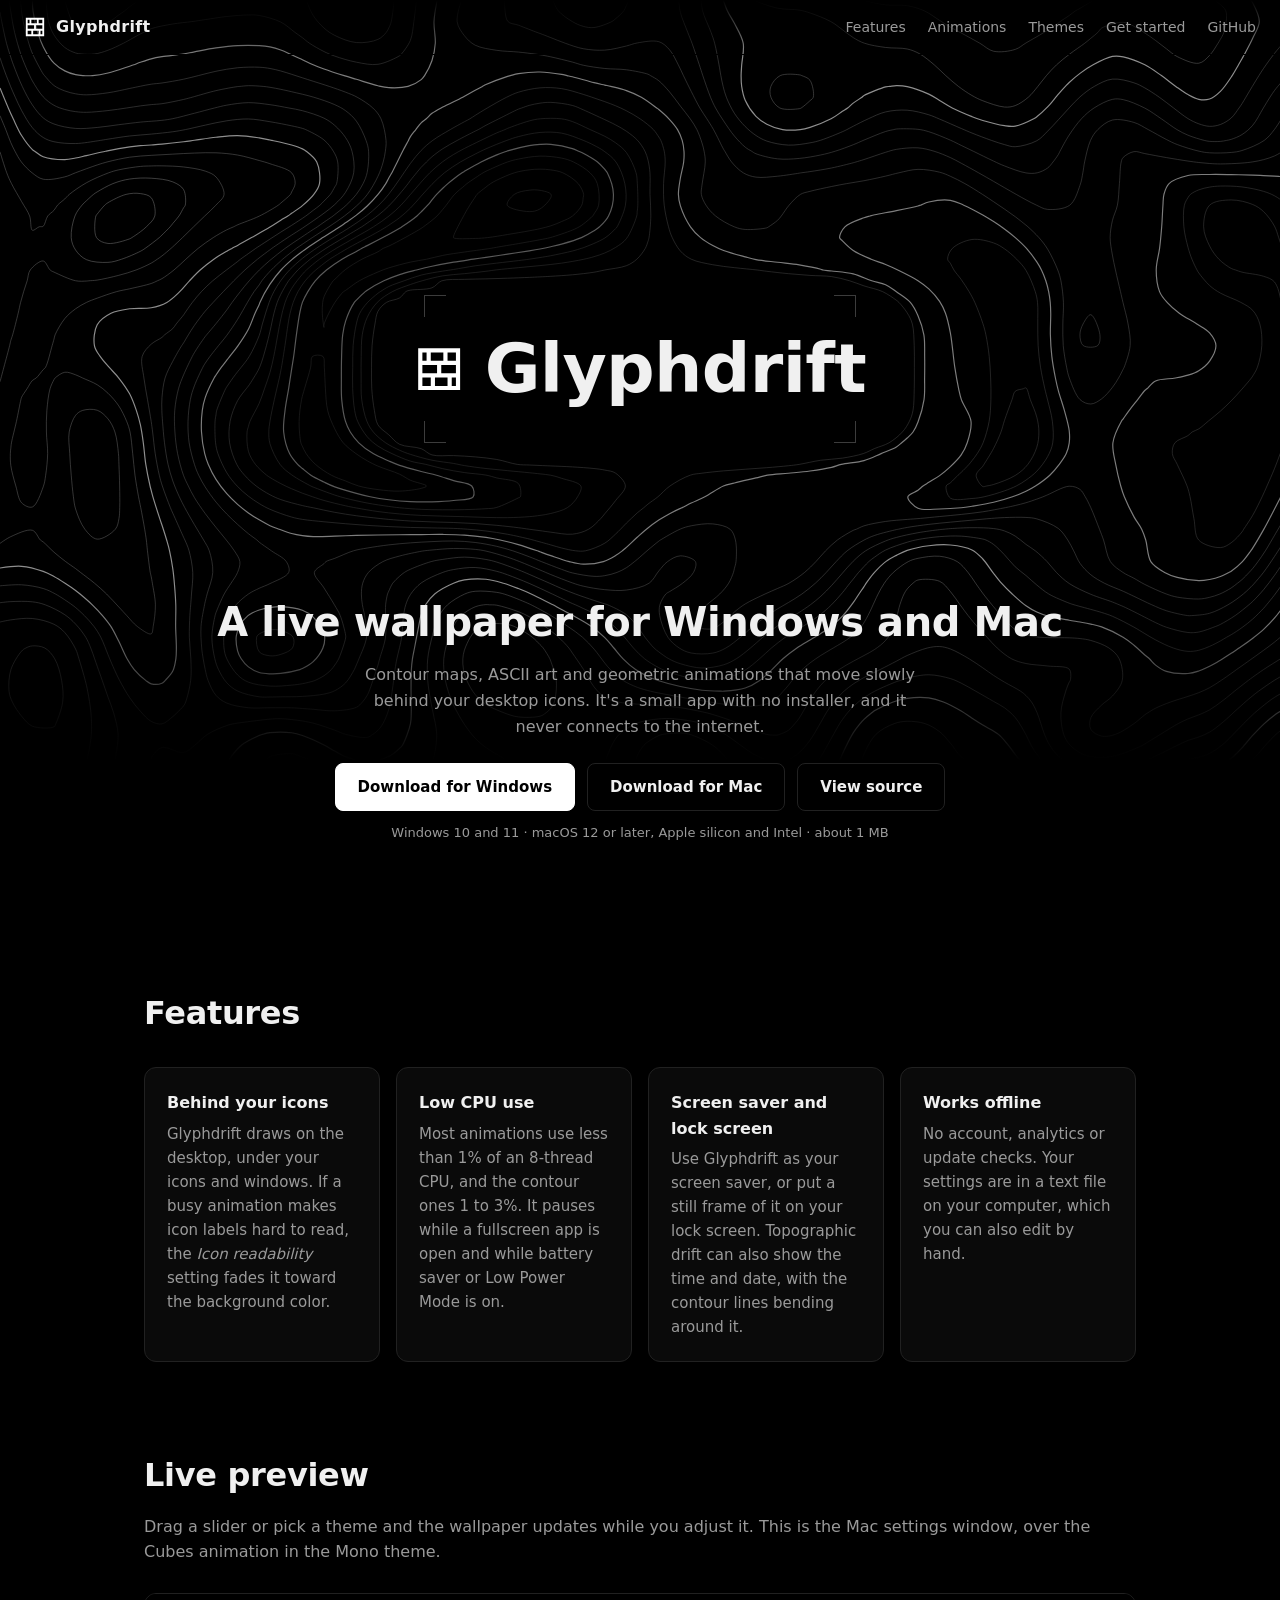
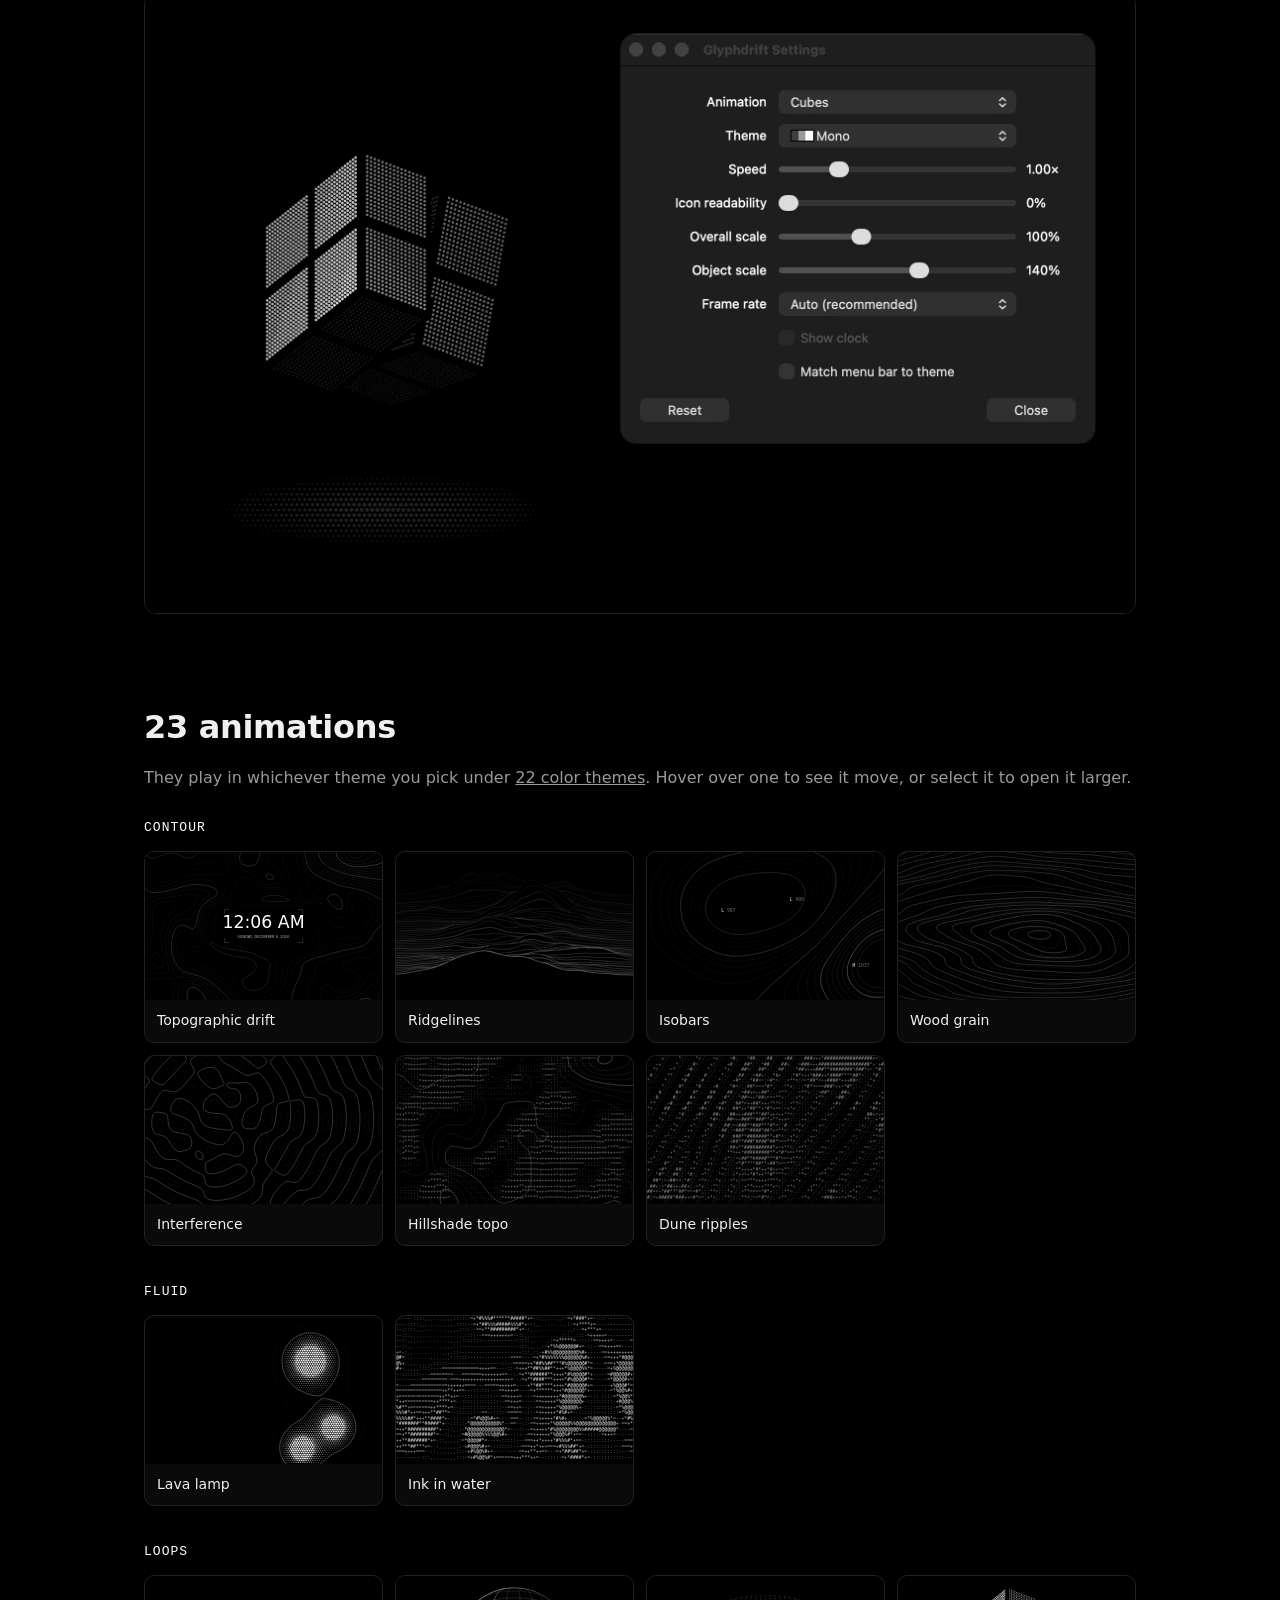
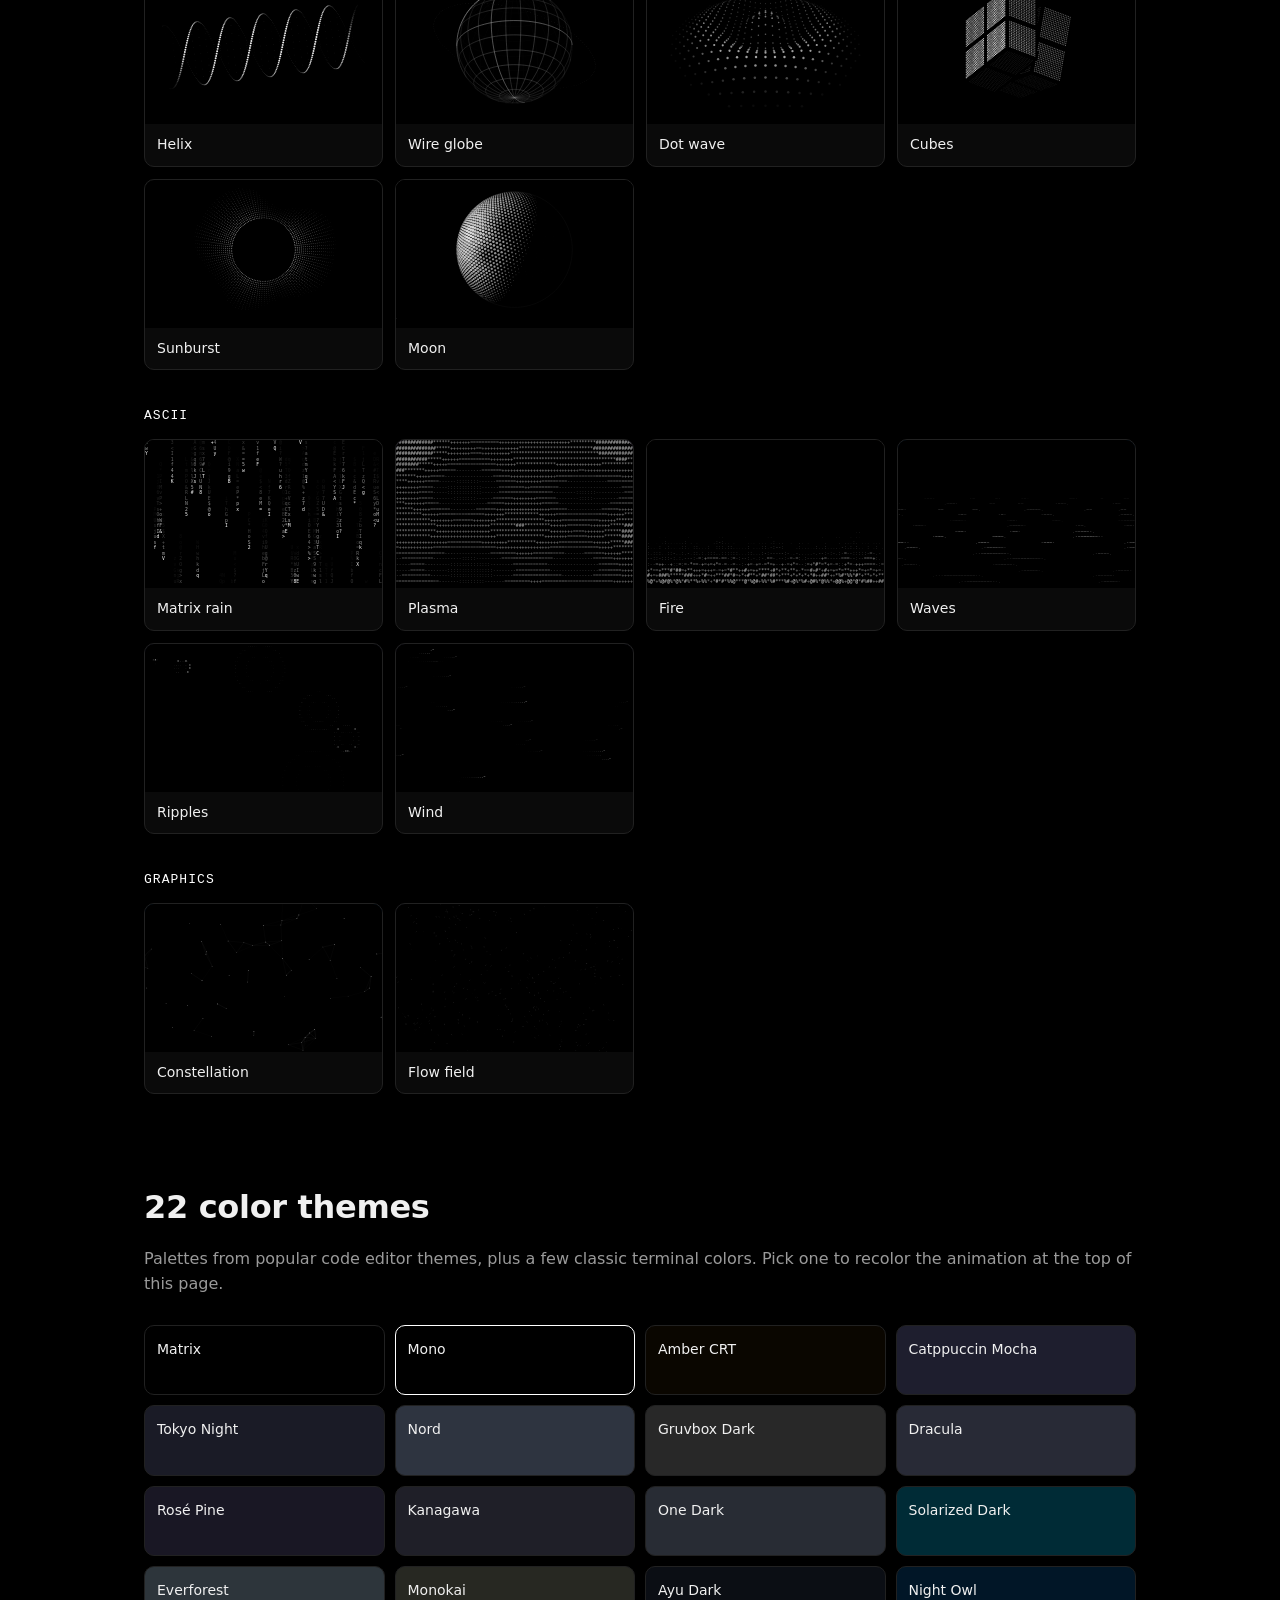
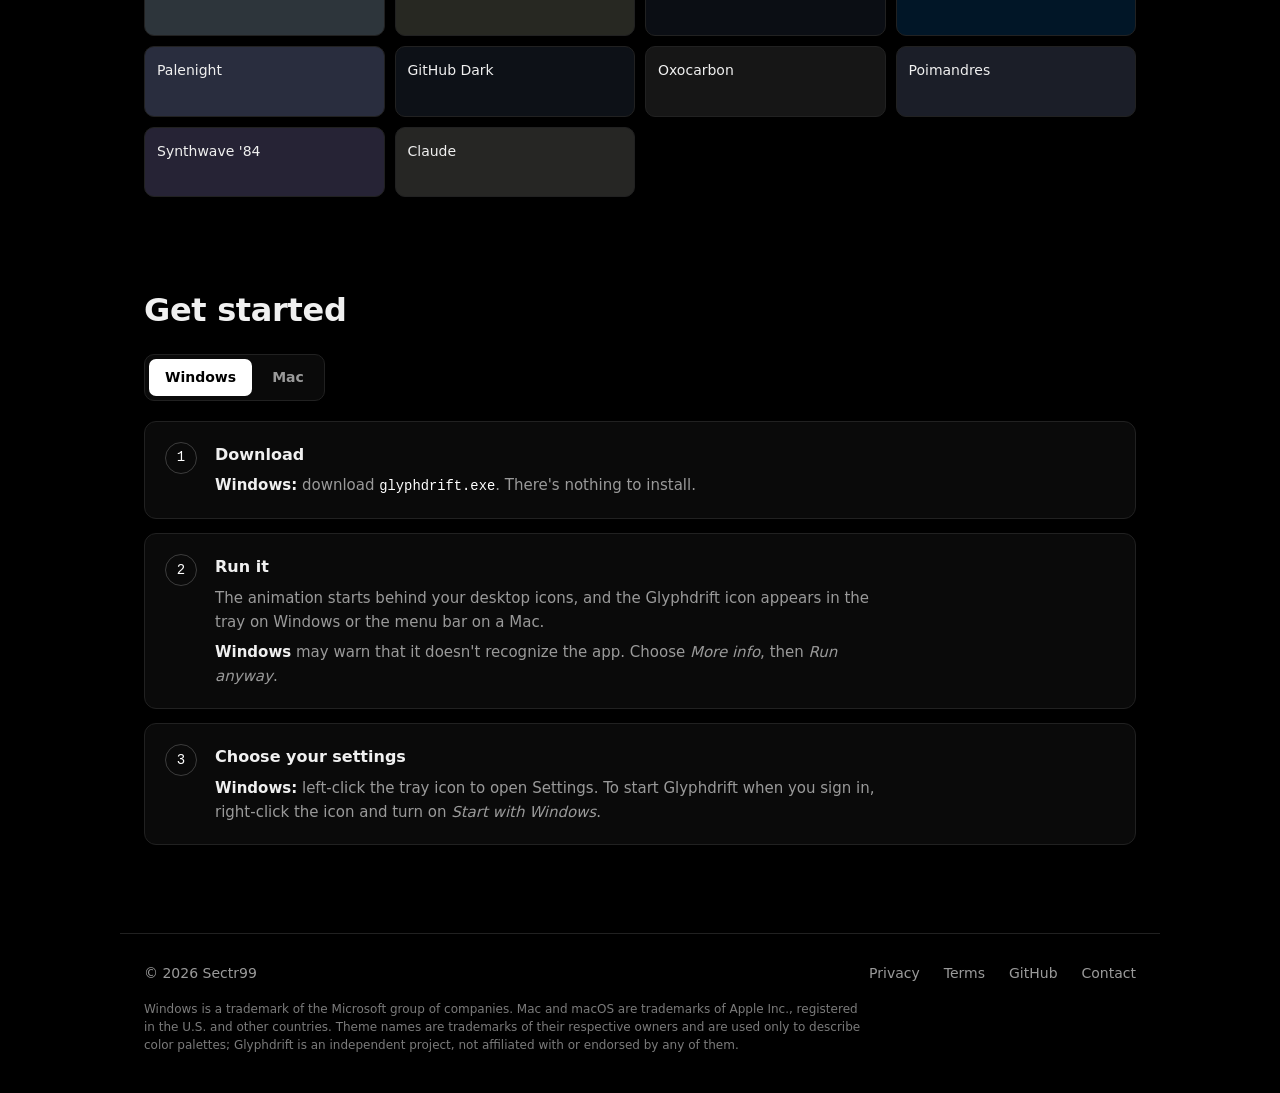
==== commit fa00ebcf: "Windows lock screen picture and screen saver Show on lock screen (off by default on Windows) sets th" ====
--- a/site/index.html
+++ b/site/index.html
@@ -44,7 +44,7 @@
           <a class="button" data-platform="mac" href="https://github.com/Sectr99/GlyphDrift/releases/latest/download/Glyphdrift-macos.zip">Download for Mac</a>
           <a class="button" href="https://github.com/Sectr99/GlyphDrift">View source</a>
         </div>
-        <p class="fine">Windows 10 and 11 · macOS 12 or later, Apple silicon and Intel · under 1 MB</p>
+        <p class="fine">Windows 10 and 11 · macOS 12 or later, Apple silicon and Intel · about 1 MB</p>
       </div>
     </section>
 
@@ -60,8 +60,8 @@
           <p>Most animations use less than 1% of an 8-thread CPU, and the contour ones 1 to 3%. It pauses while a fullscreen app is open and while battery saver or Low Power Mode is on.</p>
         </article>
         <article>
-          <h3>Optional clock</h3>
-          <p>Topographic drift can show the time and date in a box in the middle of the screen, with the contour lines bending around it.</p>
+          <h3>Screen saver and lock screen</h3>
+          <p>Use Glyphdrift as your screen saver, or put a still frame of it on your lock screen. Topographic drift can also show the time and date, with the contour lines bending around it.</p>
         </article>
         <article>
           <h3>Works offline</h3>
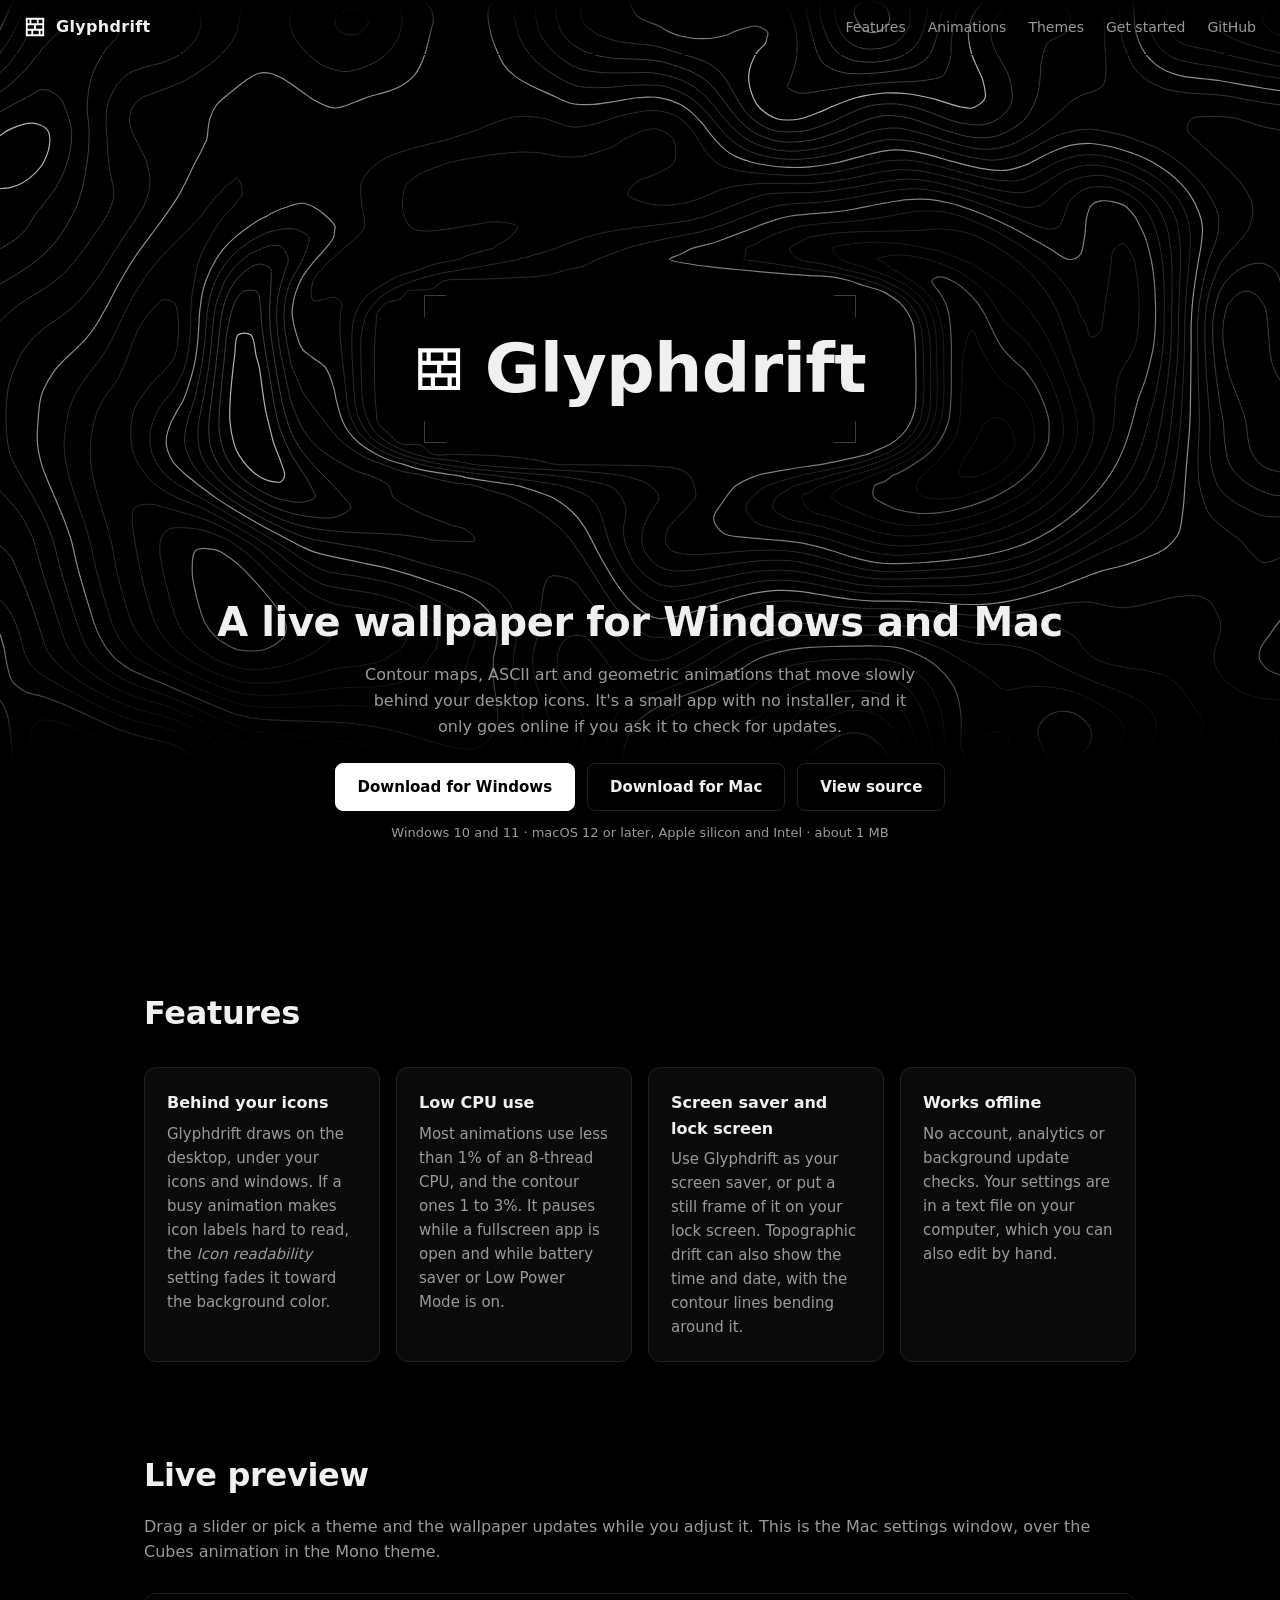
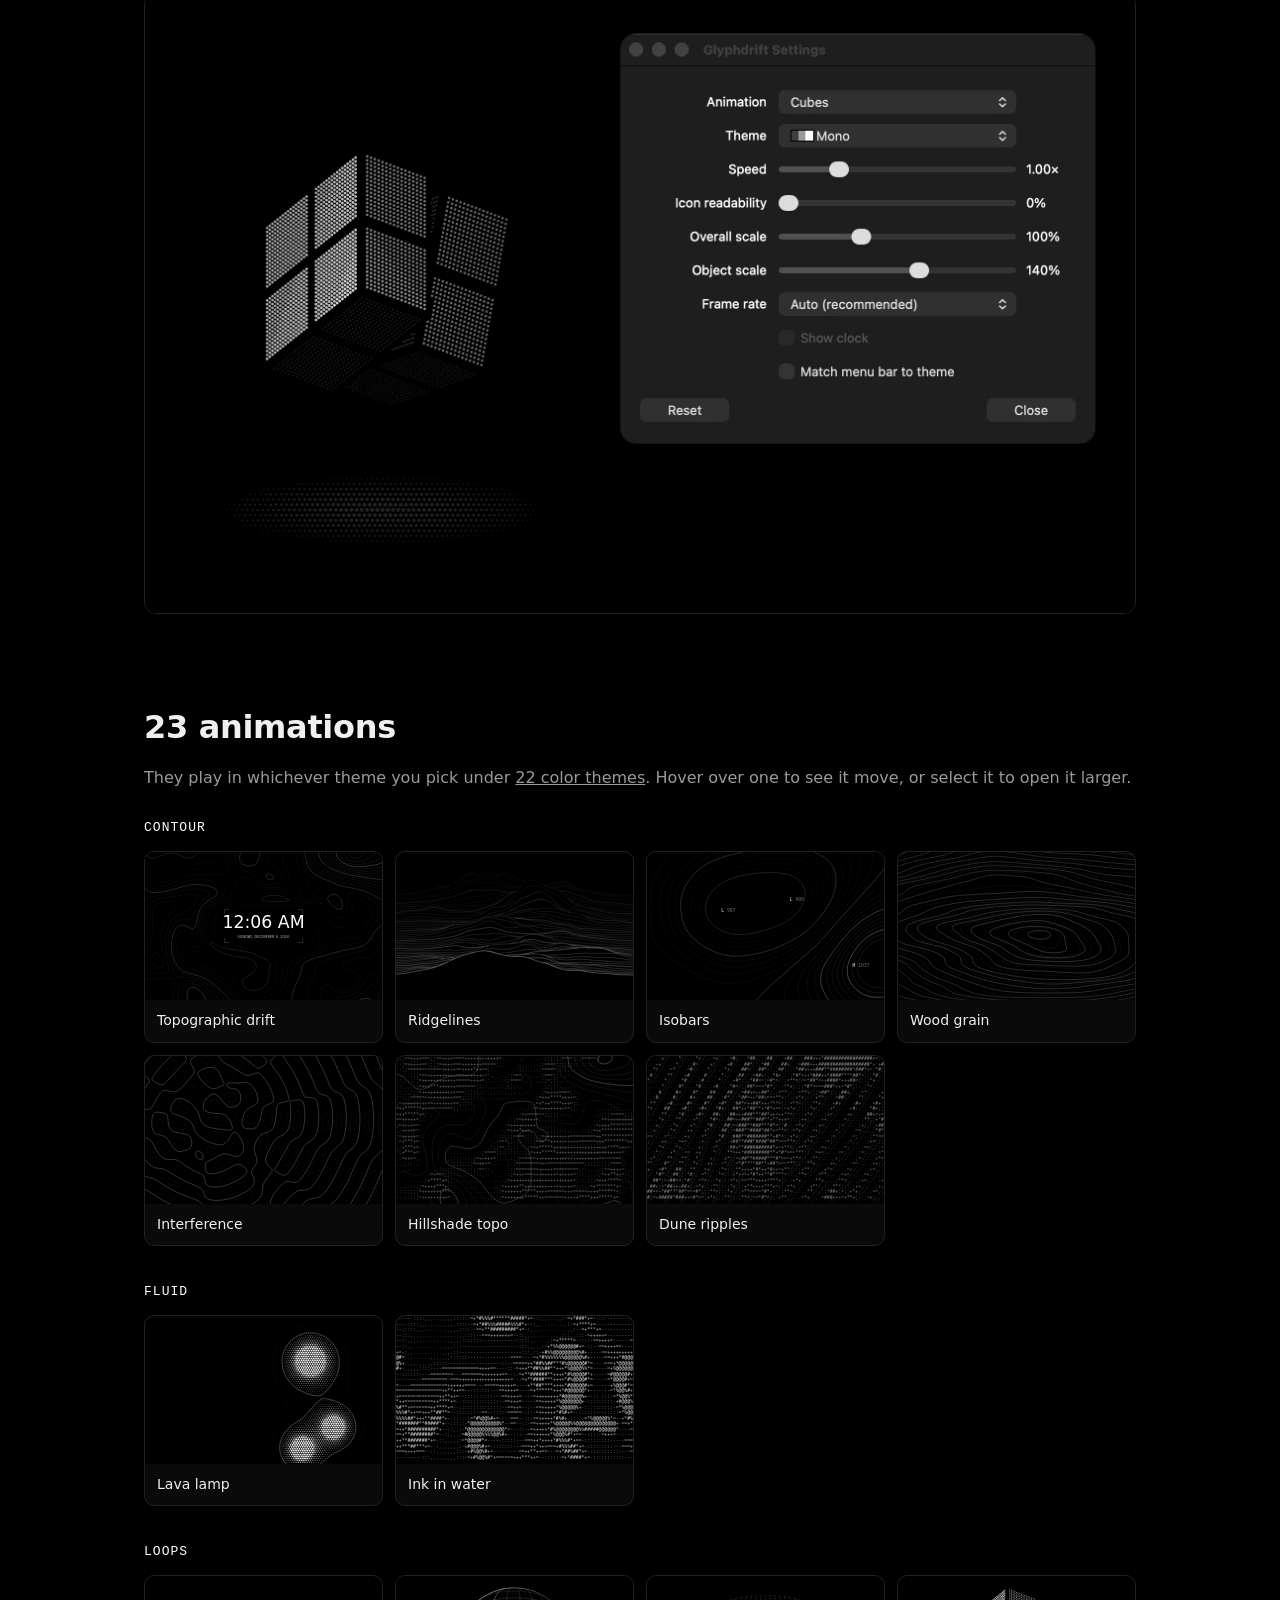
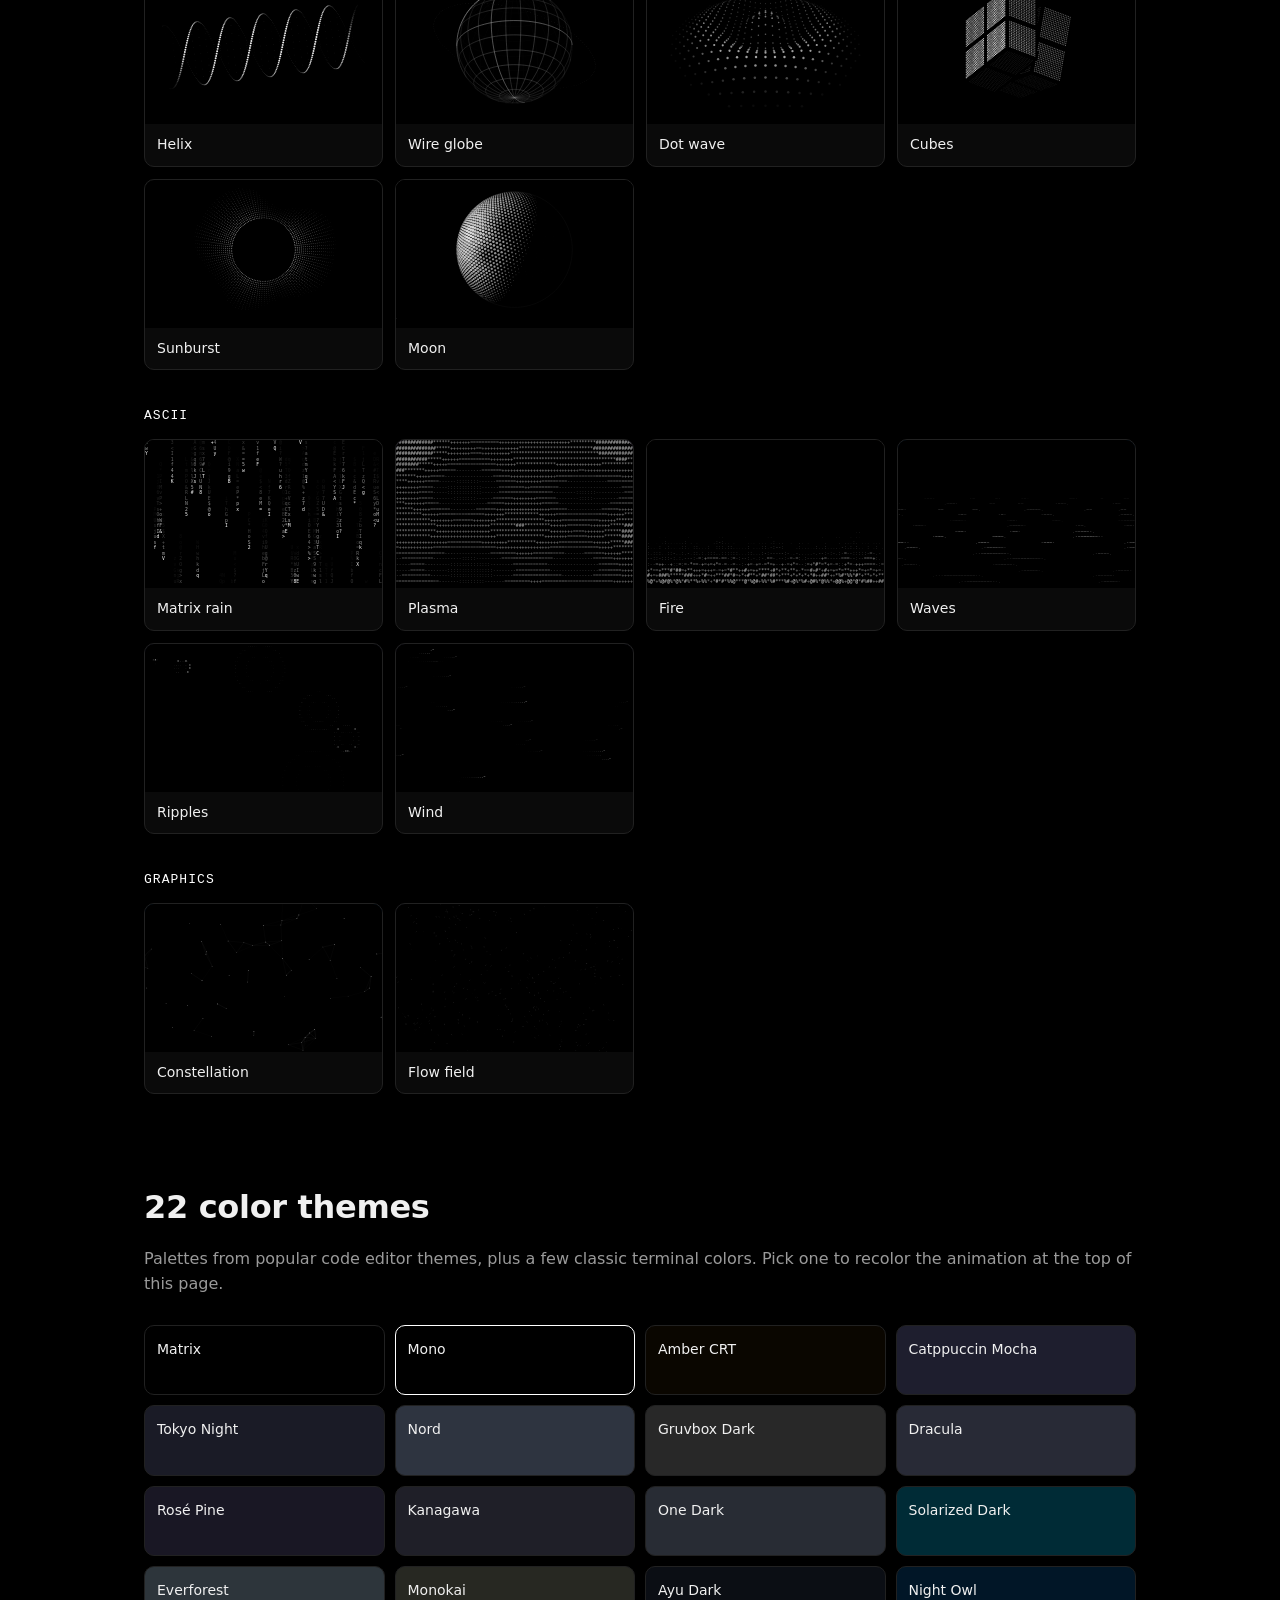
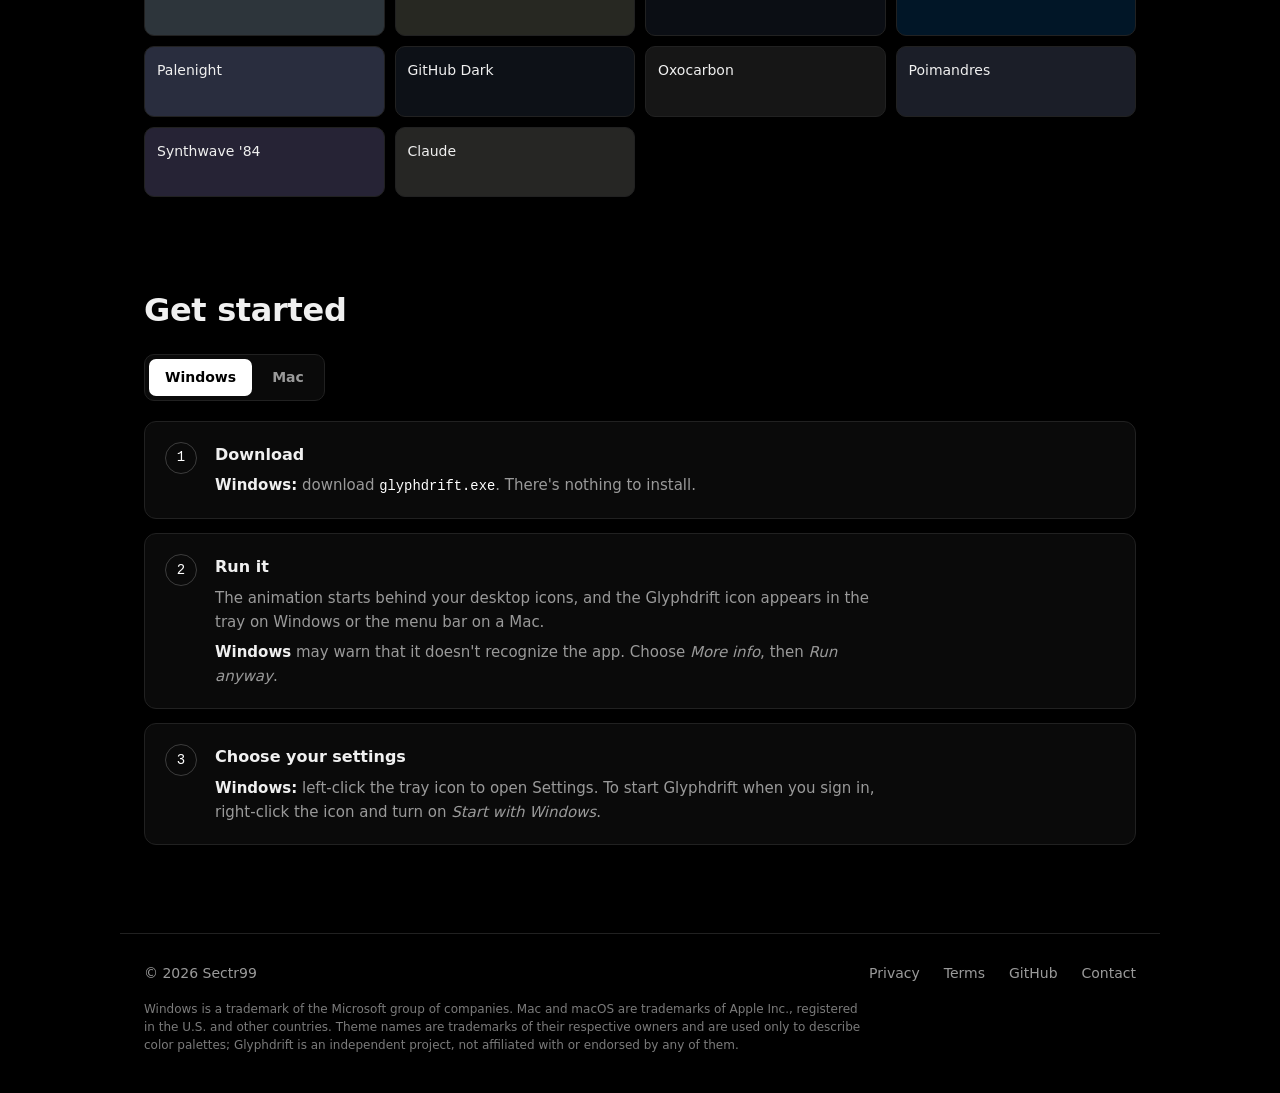
==== commit 64644948: "Check for updates from the tray (Windows) A Check for updates… tray item asks GitHub's latest-releas" ====
--- a/site/index.html
+++ b/site/index.html
@@ -7,7 +7,7 @@
   <meta name="description" content="A live wallpaper for Windows and macOS: contour maps, ASCII art and geometric animations that move slowly behind your desktop icons.">
   <meta name="theme-color" content="#000000">
   <meta property="og:title" content="Glyphdrift">
-  <meta property="og:description" content="A live wallpaper for Windows and macOS. A small app with no installer and no network access.">
+  <meta property="og:description" content="A live wallpaper for Windows and macOS. A small app with no installer that stays offline.">
   <link rel="icon" href="icon.svg" type="image/svg+xml">
   <link rel="stylesheet" href="style.css">
 </head>
@@ -38,7 +38,7 @@
       <div class="hero-copy">
         <h1>A live wallpaper for Windows and Mac</h1>
         <p>Contour maps, ASCII art and geometric animations that move slowly behind your
-          desktop icons. It's a small app with no installer, and it never connects to the internet.</p>
+          desktop icons. It's a small app with no installer, and it only goes online if you ask it to check for updates.</p>
         <div class="actions" id="downloads">
           <a class="button primary" data-platform="windows" href="https://github.com/Sectr99/GlyphDrift/releases/latest/download/glyphdrift.exe">Download for Windows</a>
           <a class="button" data-platform="mac" href="https://github.com/Sectr99/GlyphDrift/releases/latest/download/Glyphdrift-macos.zip">Download for Mac</a>
@@ -65,7 +65,7 @@
         </article>
         <article>
           <h3>Works offline</h3>
-          <p>No account, analytics or update checks. Your settings are in a text file on your computer, which you can also edit by hand.</p>
+          <p>No account, analytics or background update checks. Your settings are in a text file on your computer, which you can also edit by hand.</p>
         </article>
       </div>
     </section>
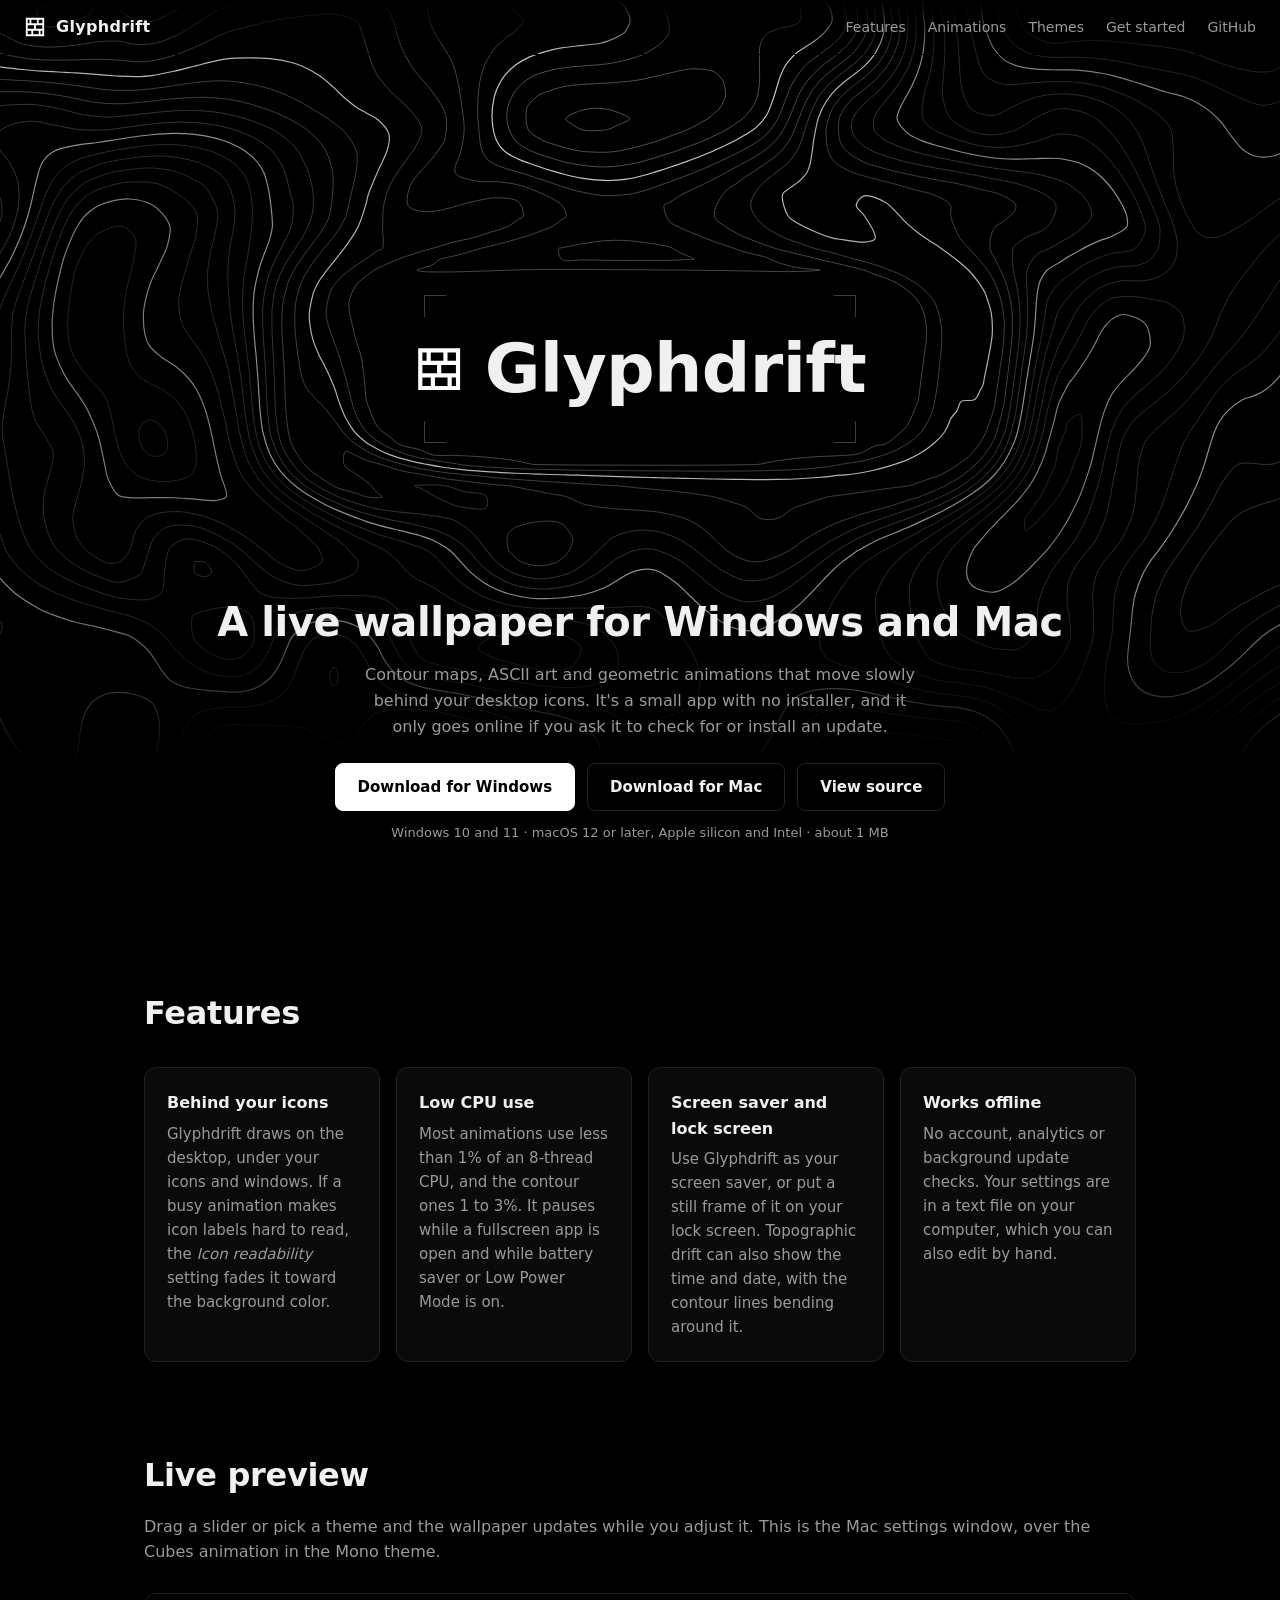
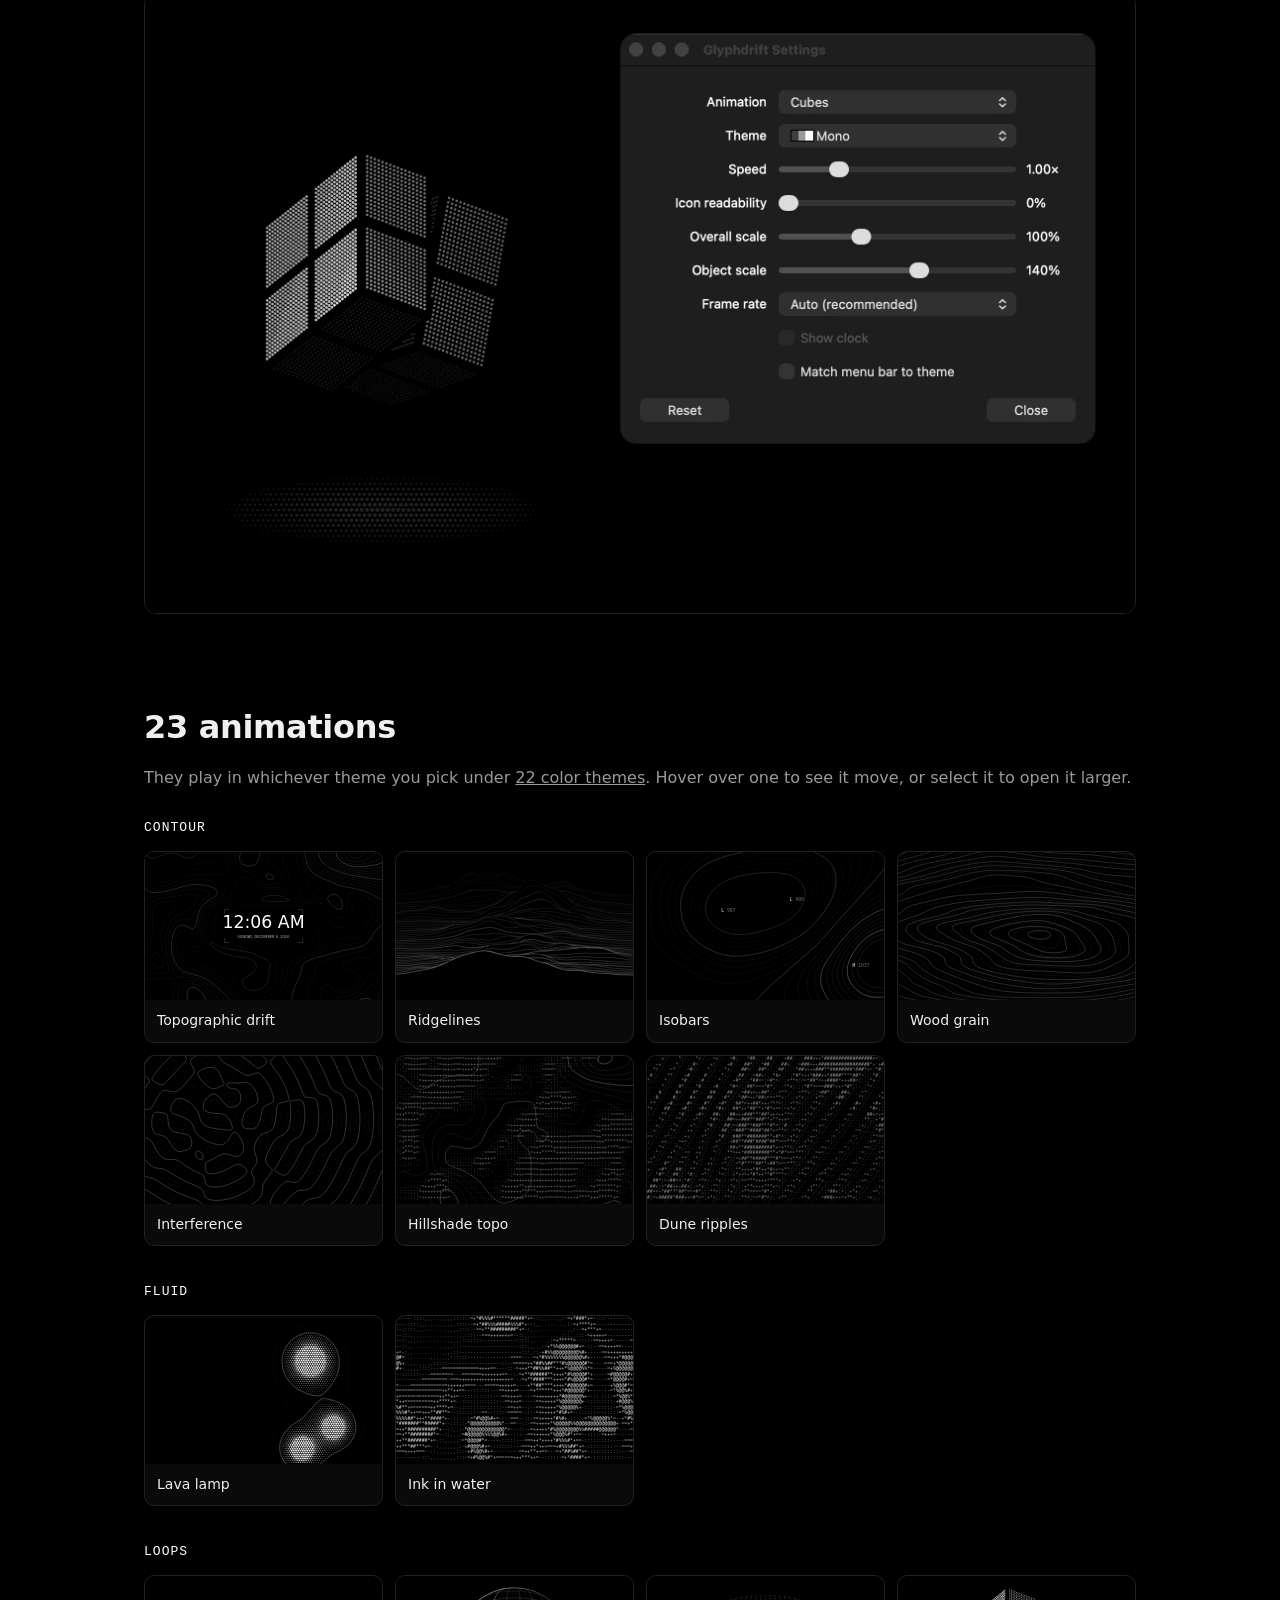
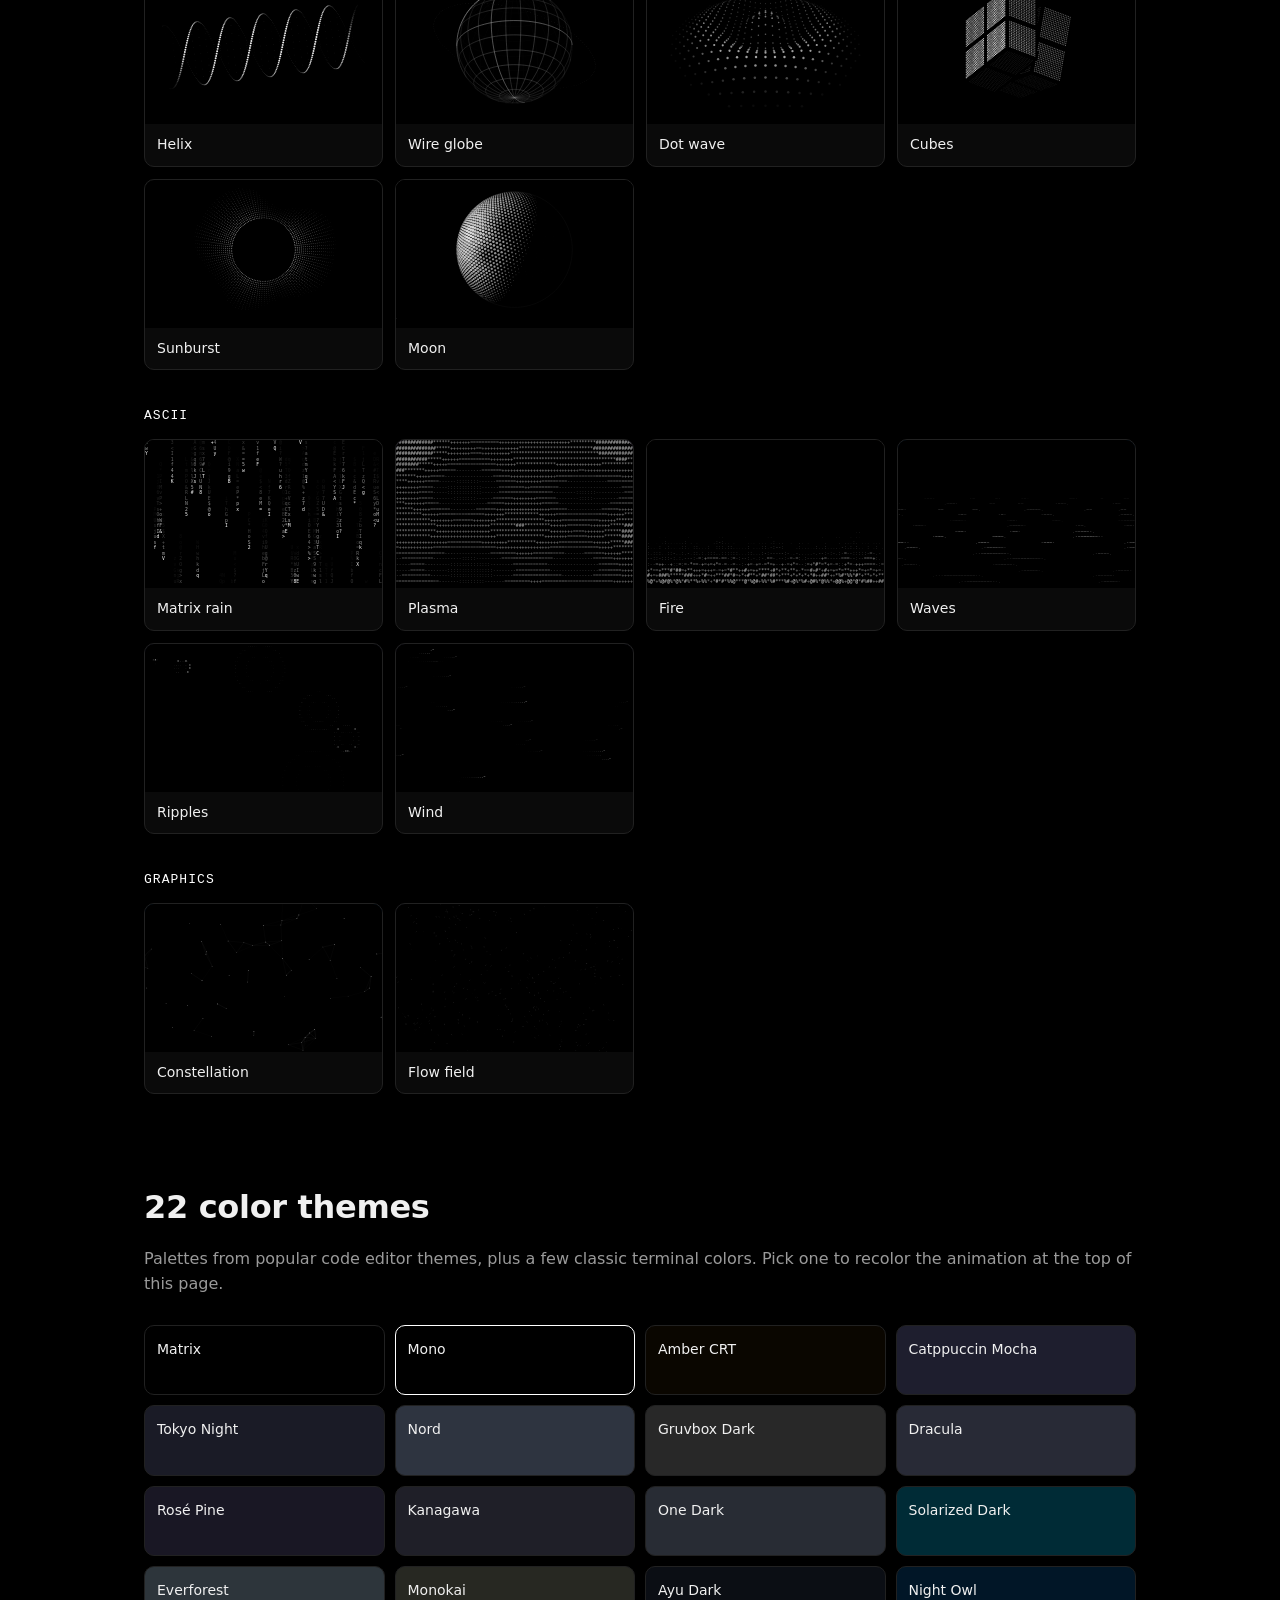
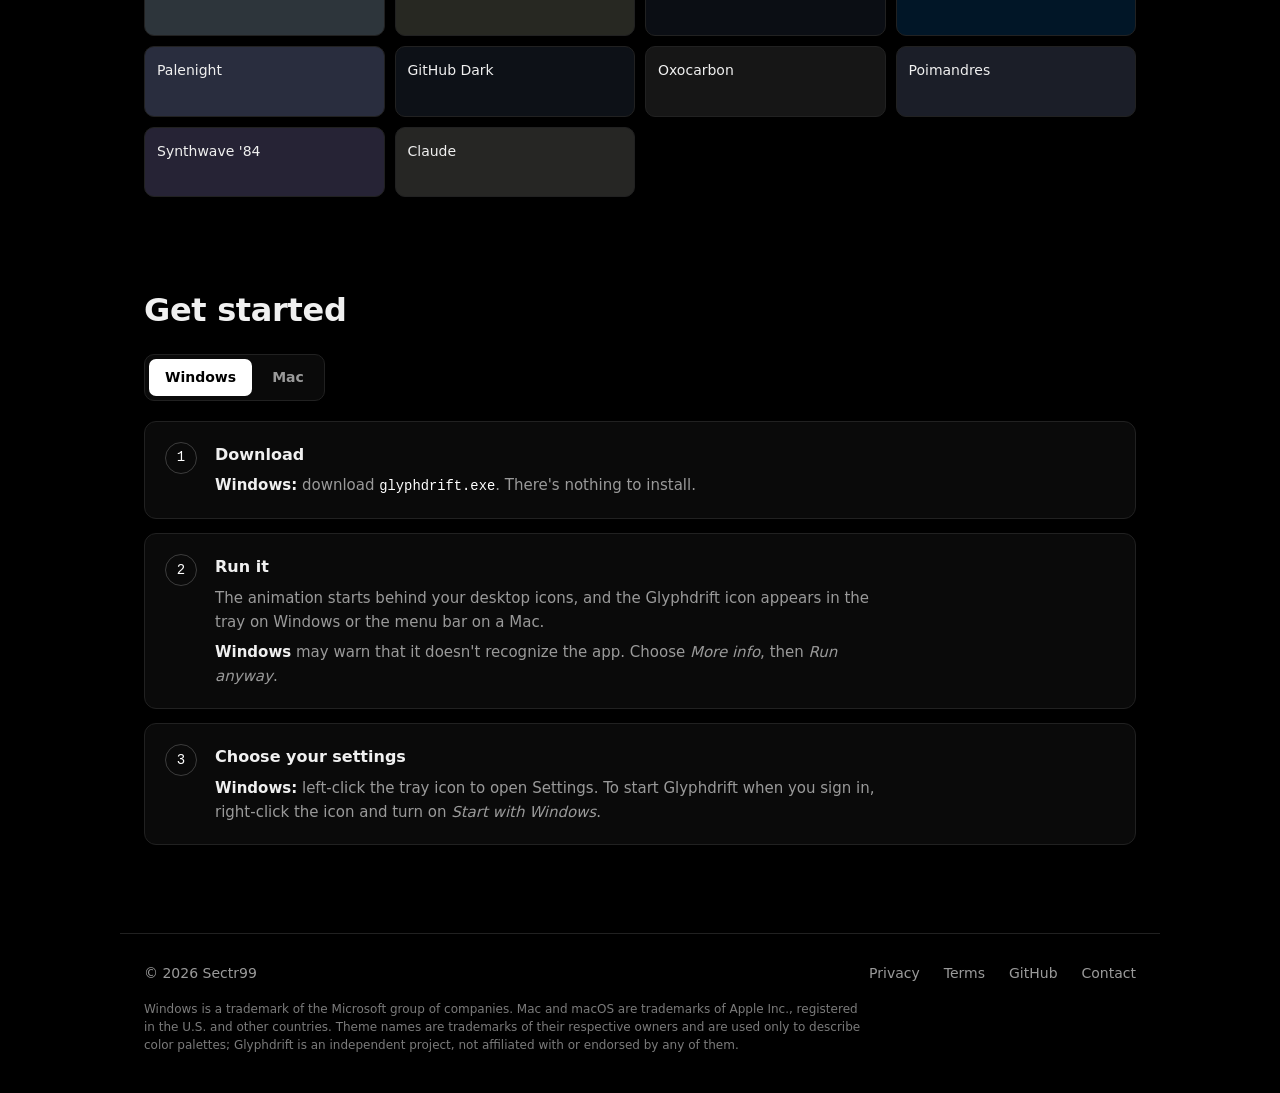
==== commit 015de52f: "Install updates from the tray (Windows) When Check for updates… finds a newer release, clicking its " ====
--- a/site/index.html
+++ b/site/index.html
@@ -38,7 +38,7 @@
       <div class="hero-copy">
         <h1>A live wallpaper for Windows and Mac</h1>
         <p>Contour maps, ASCII art and geometric animations that move slowly behind your
-          desktop icons. It's a small app with no installer, and it only goes online if you ask it to check for updates.</p>
+          desktop icons. It's a small app with no installer, and it only goes online if you ask it to check for or install an update.</p>
         <div class="actions" id="downloads">
           <a class="button primary" data-platform="windows" href="https://github.com/Sectr99/GlyphDrift/releases/latest/download/glyphdrift.exe">Download for Windows</a>
           <a class="button" data-platform="mac" href="https://github.com/Sectr99/GlyphDrift/releases/latest/download/Glyphdrift-macos.zip">Download for Mac</a>
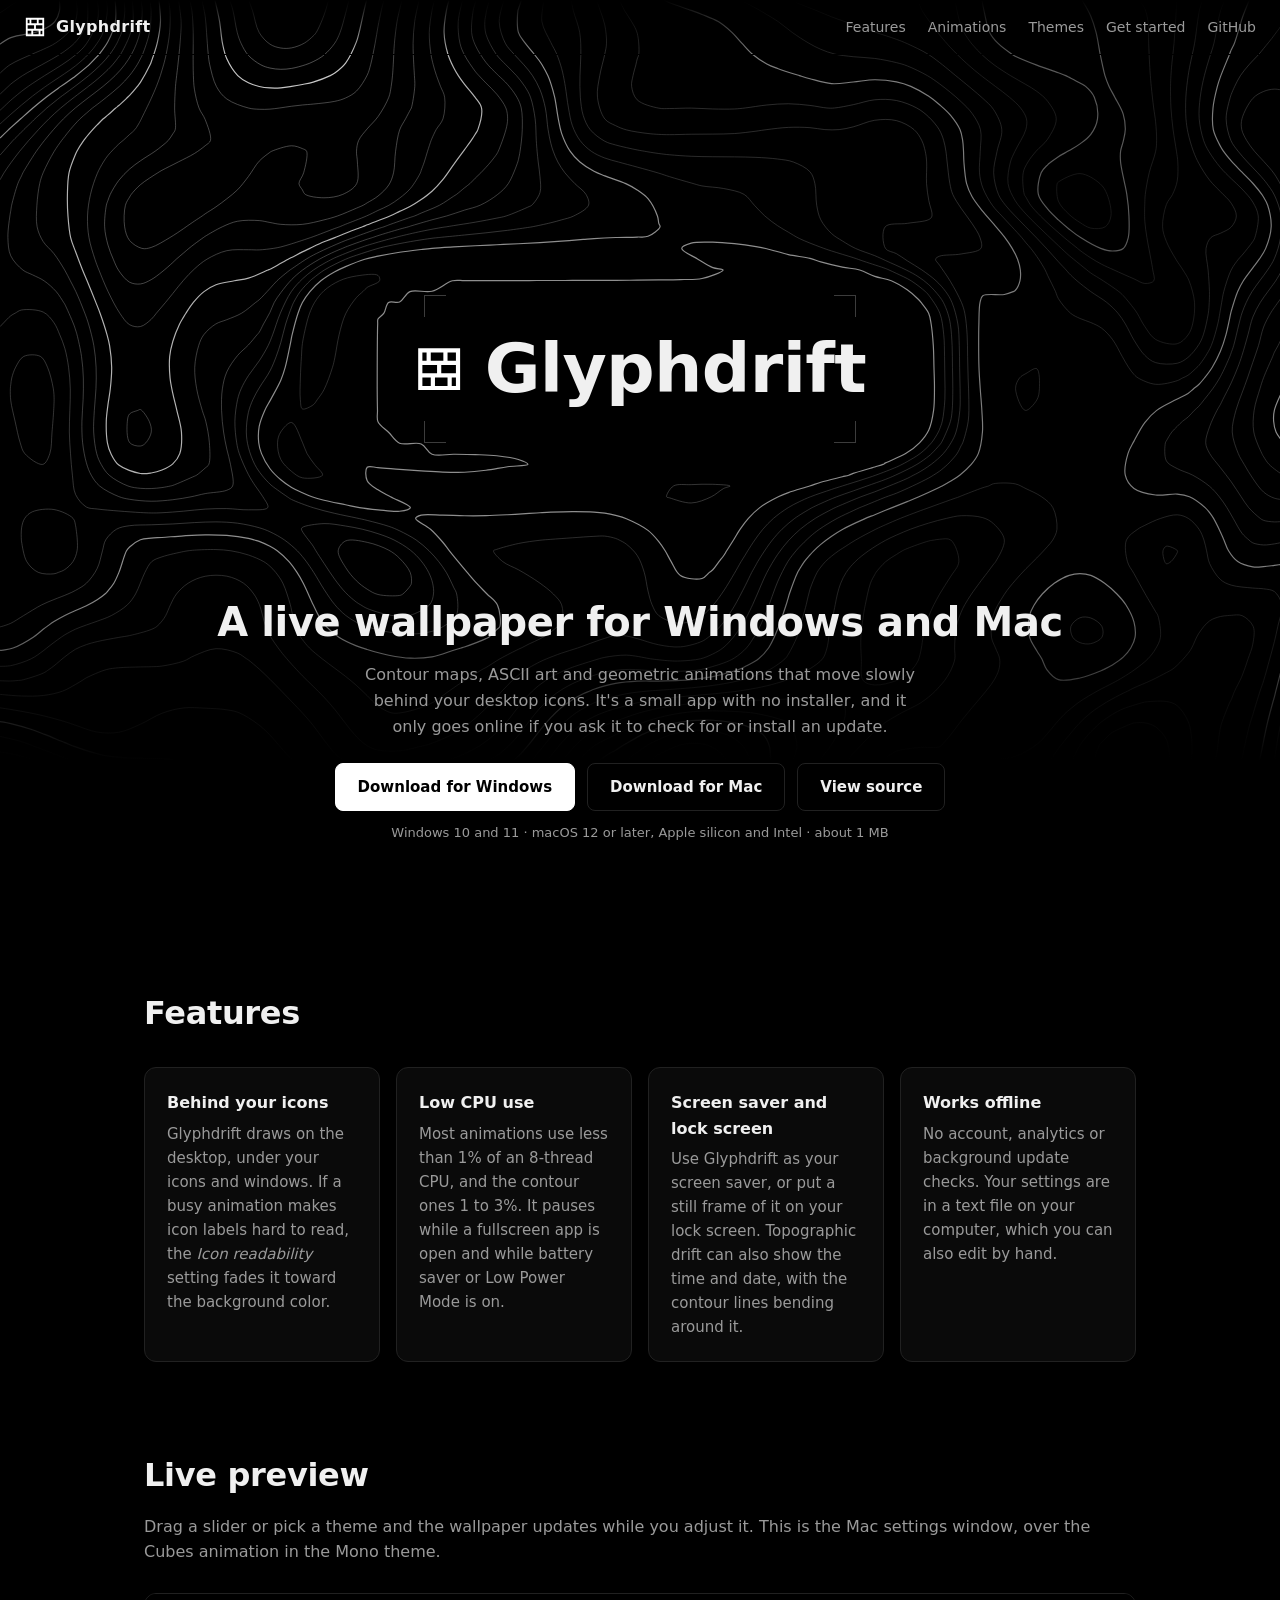
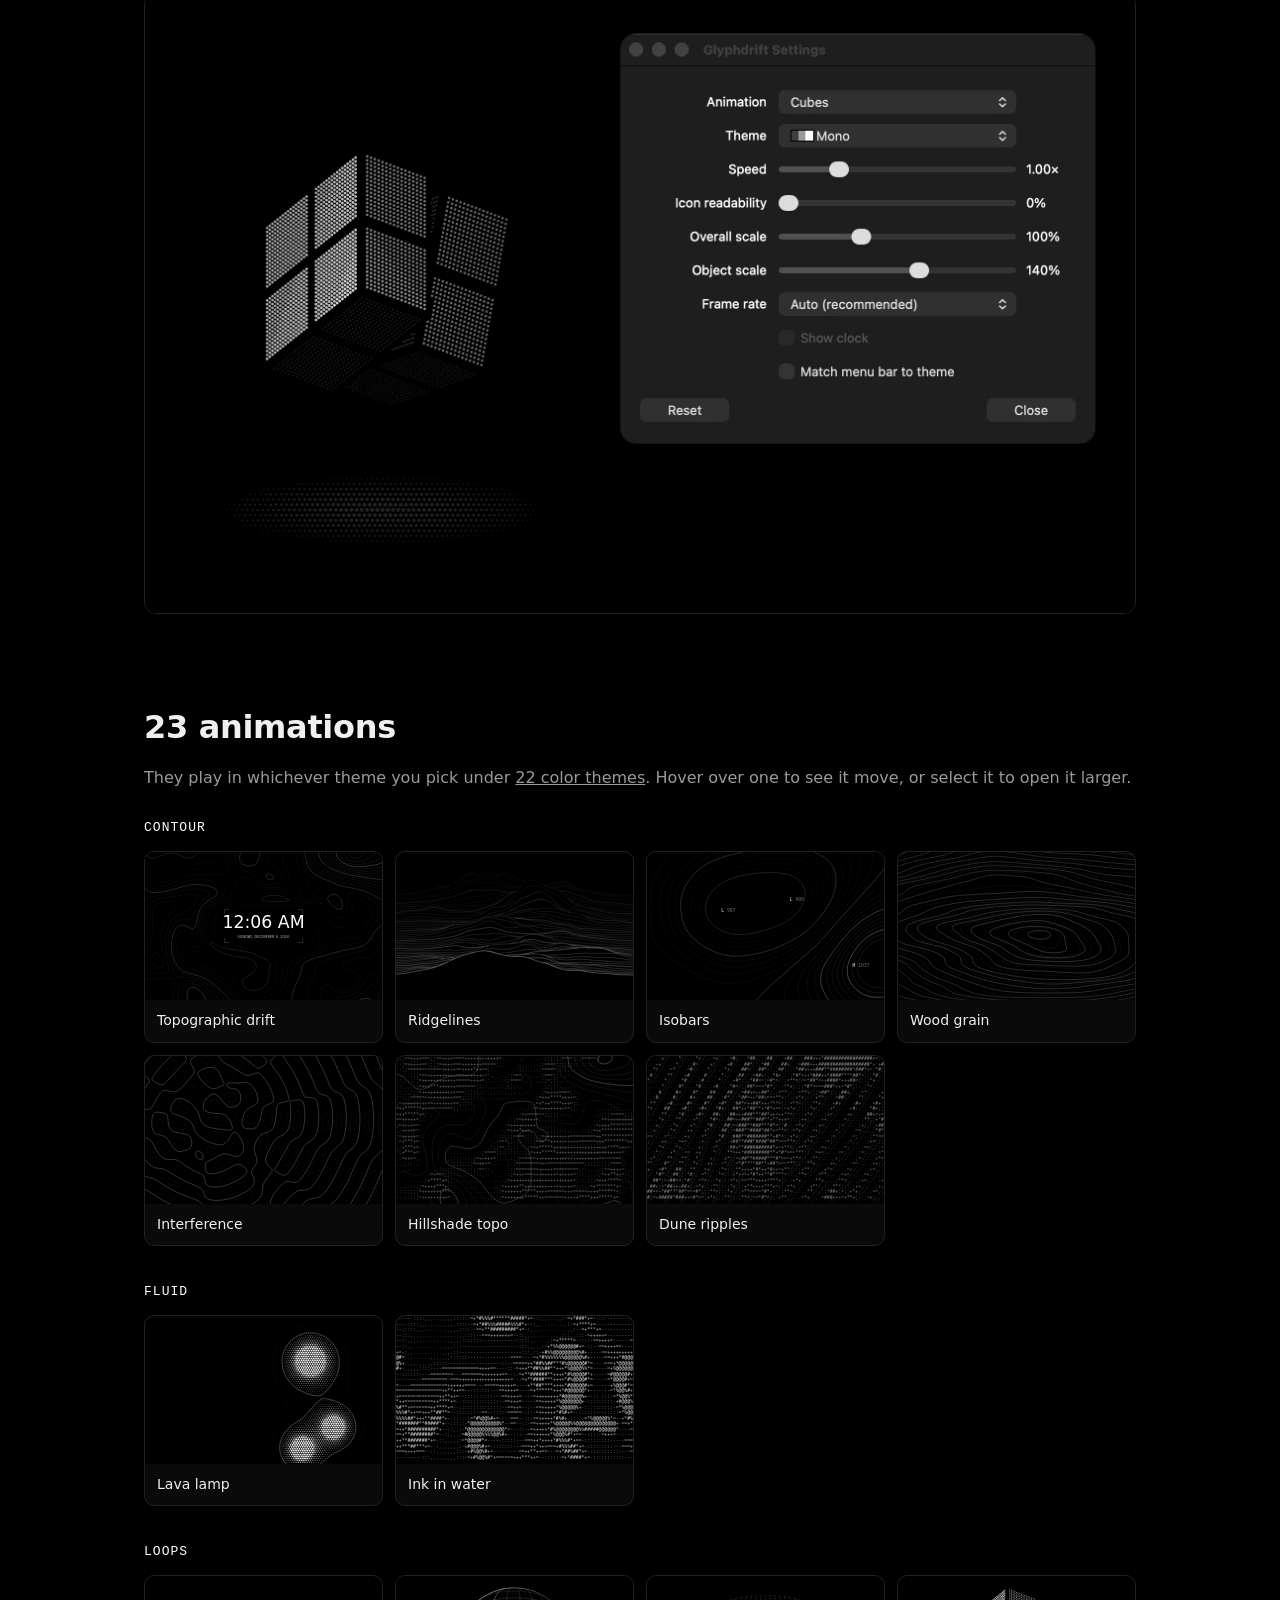
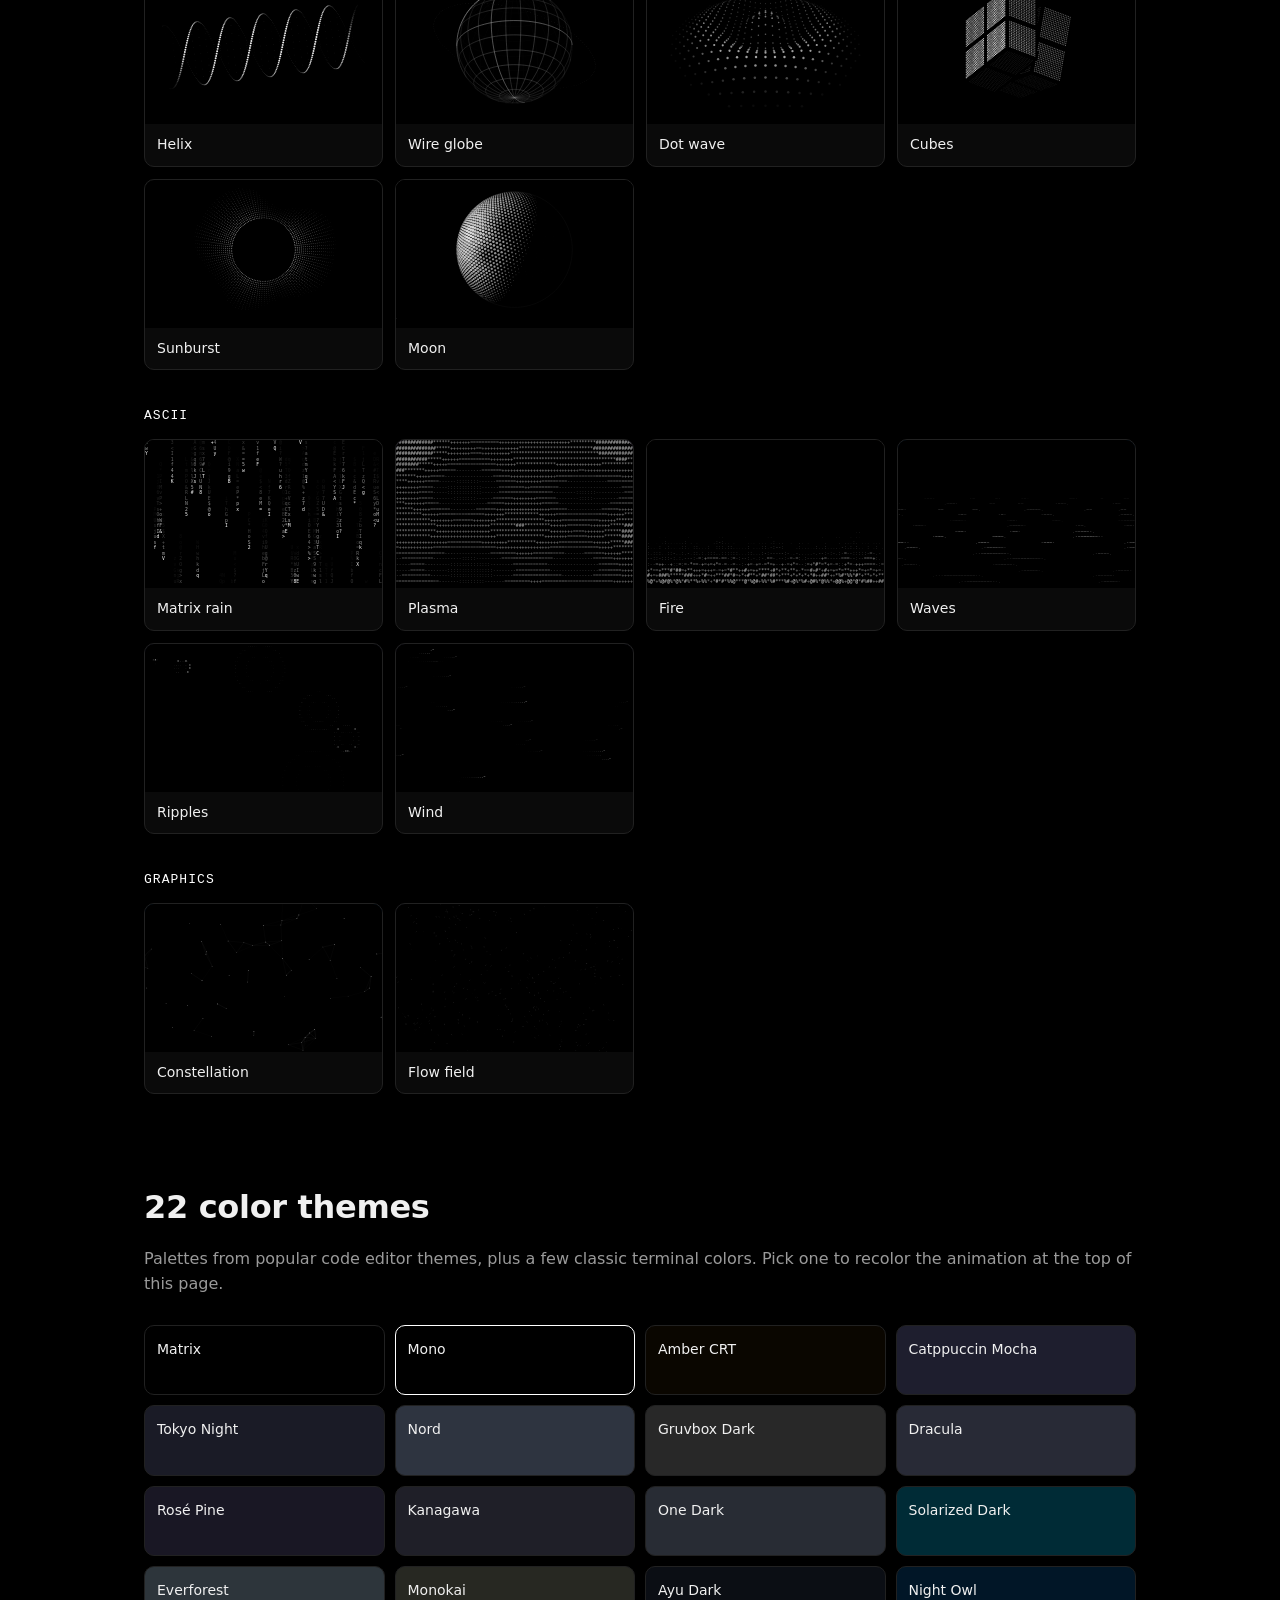
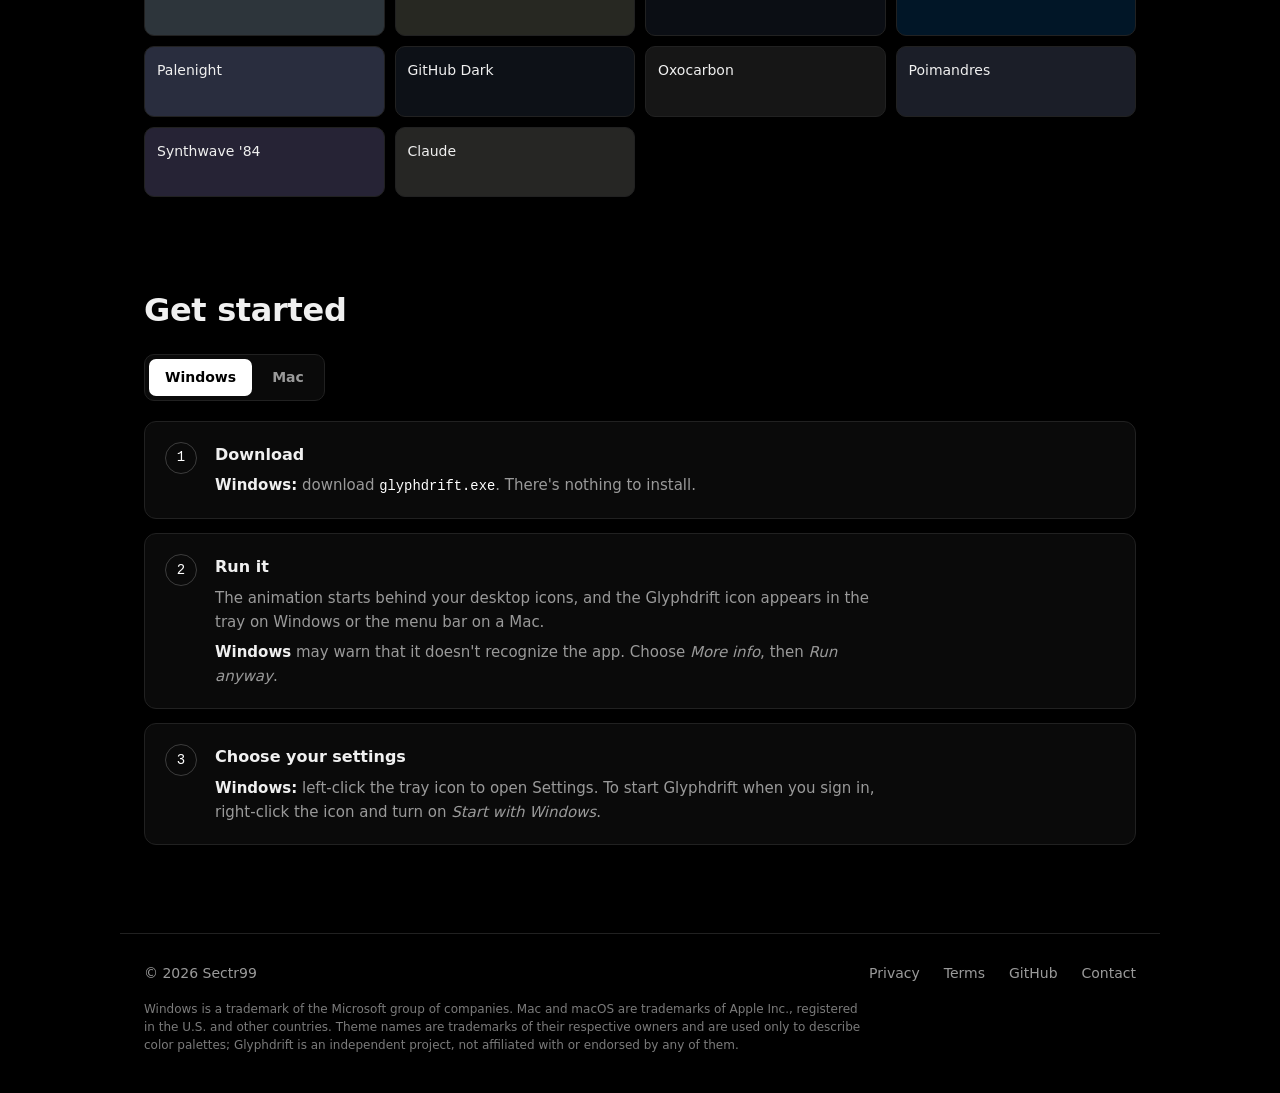
==== commit bd1c036b: "Screenshots: fit the new settings window in the in-use image Co-Authored-By: Claude Opus 5.5 <norepl" ====
--- a/site/index.html
+++ b/site/index.html
@@ -76,8 +76,8 @@
       <figure class="shot">
         <a class="zoom" href="img/in-use.webp" data-single
           data-caption="Cubes in the Mono theme, with the settings window">
-          <img src="img/in-use.webp" width="2000" height="1250" loading="lazy" decoding="async"
-            alt="The Glyphdrift settings window over the Cubes animation: animation and theme menus, sliders for speed, icon readability and scale, and frame rate.">
+          <img src="img/in-use.webp" width="2640" height="1650" loading="lazy" decoding="async"
+            alt="The Glyphdrift settings window over the Cubes animation: the animation menu and a theme list with color swatches on the left; sliders for speed, scale and icon readability, frame rate, switches and the window's style and appearance on the right.">
         </a>
       </figure>
     </section>
